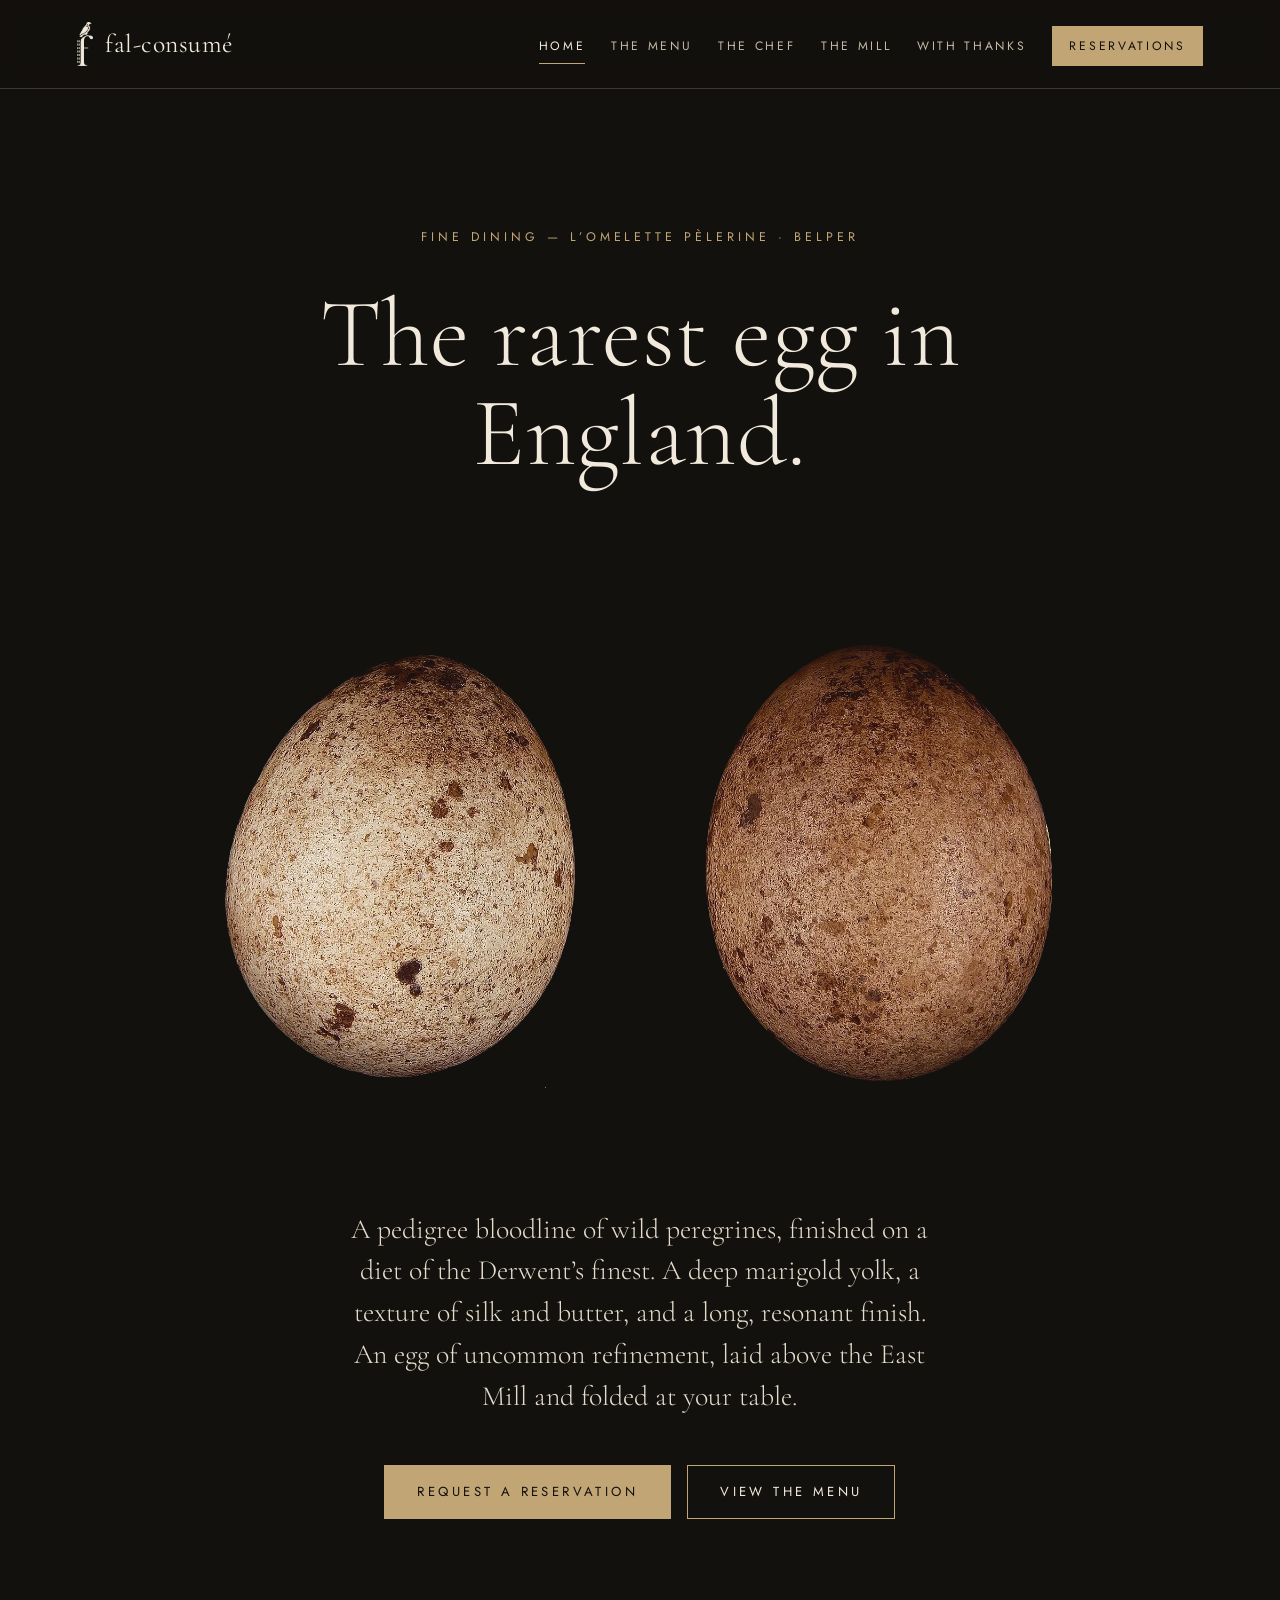
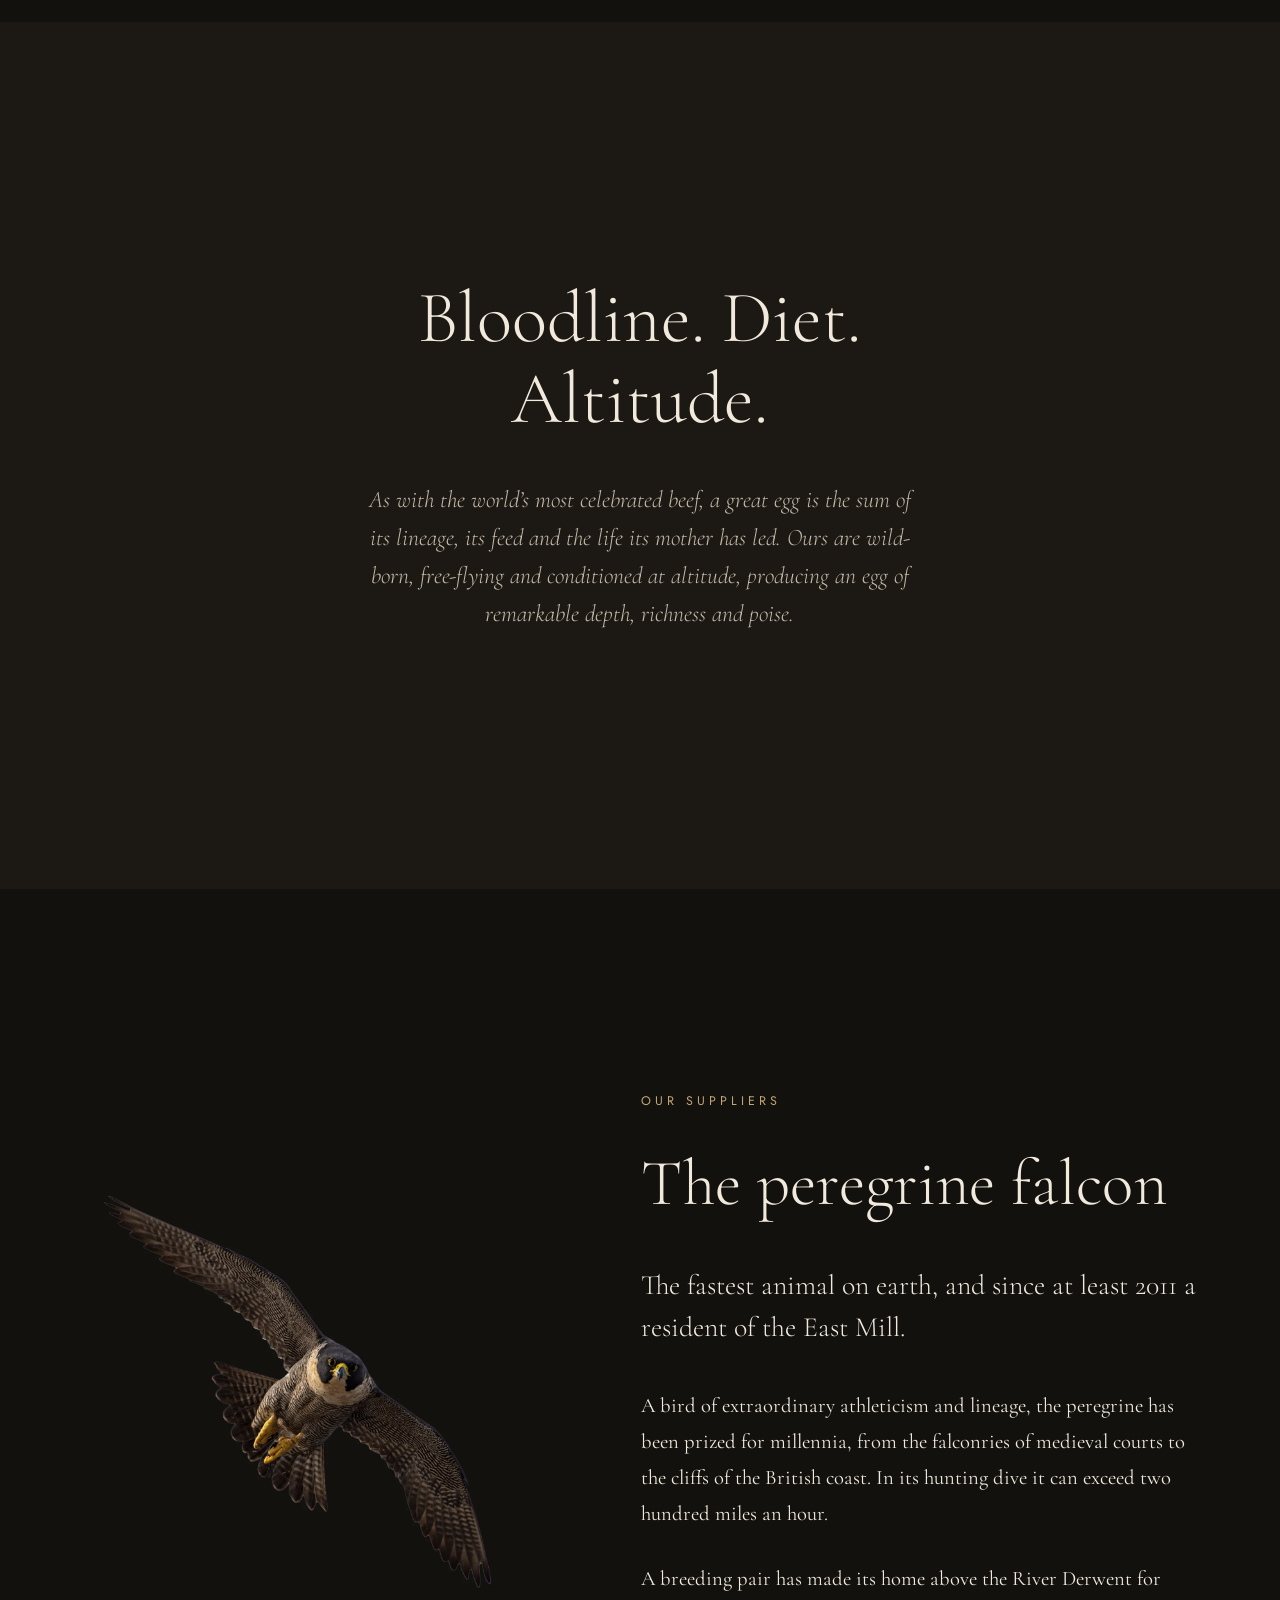
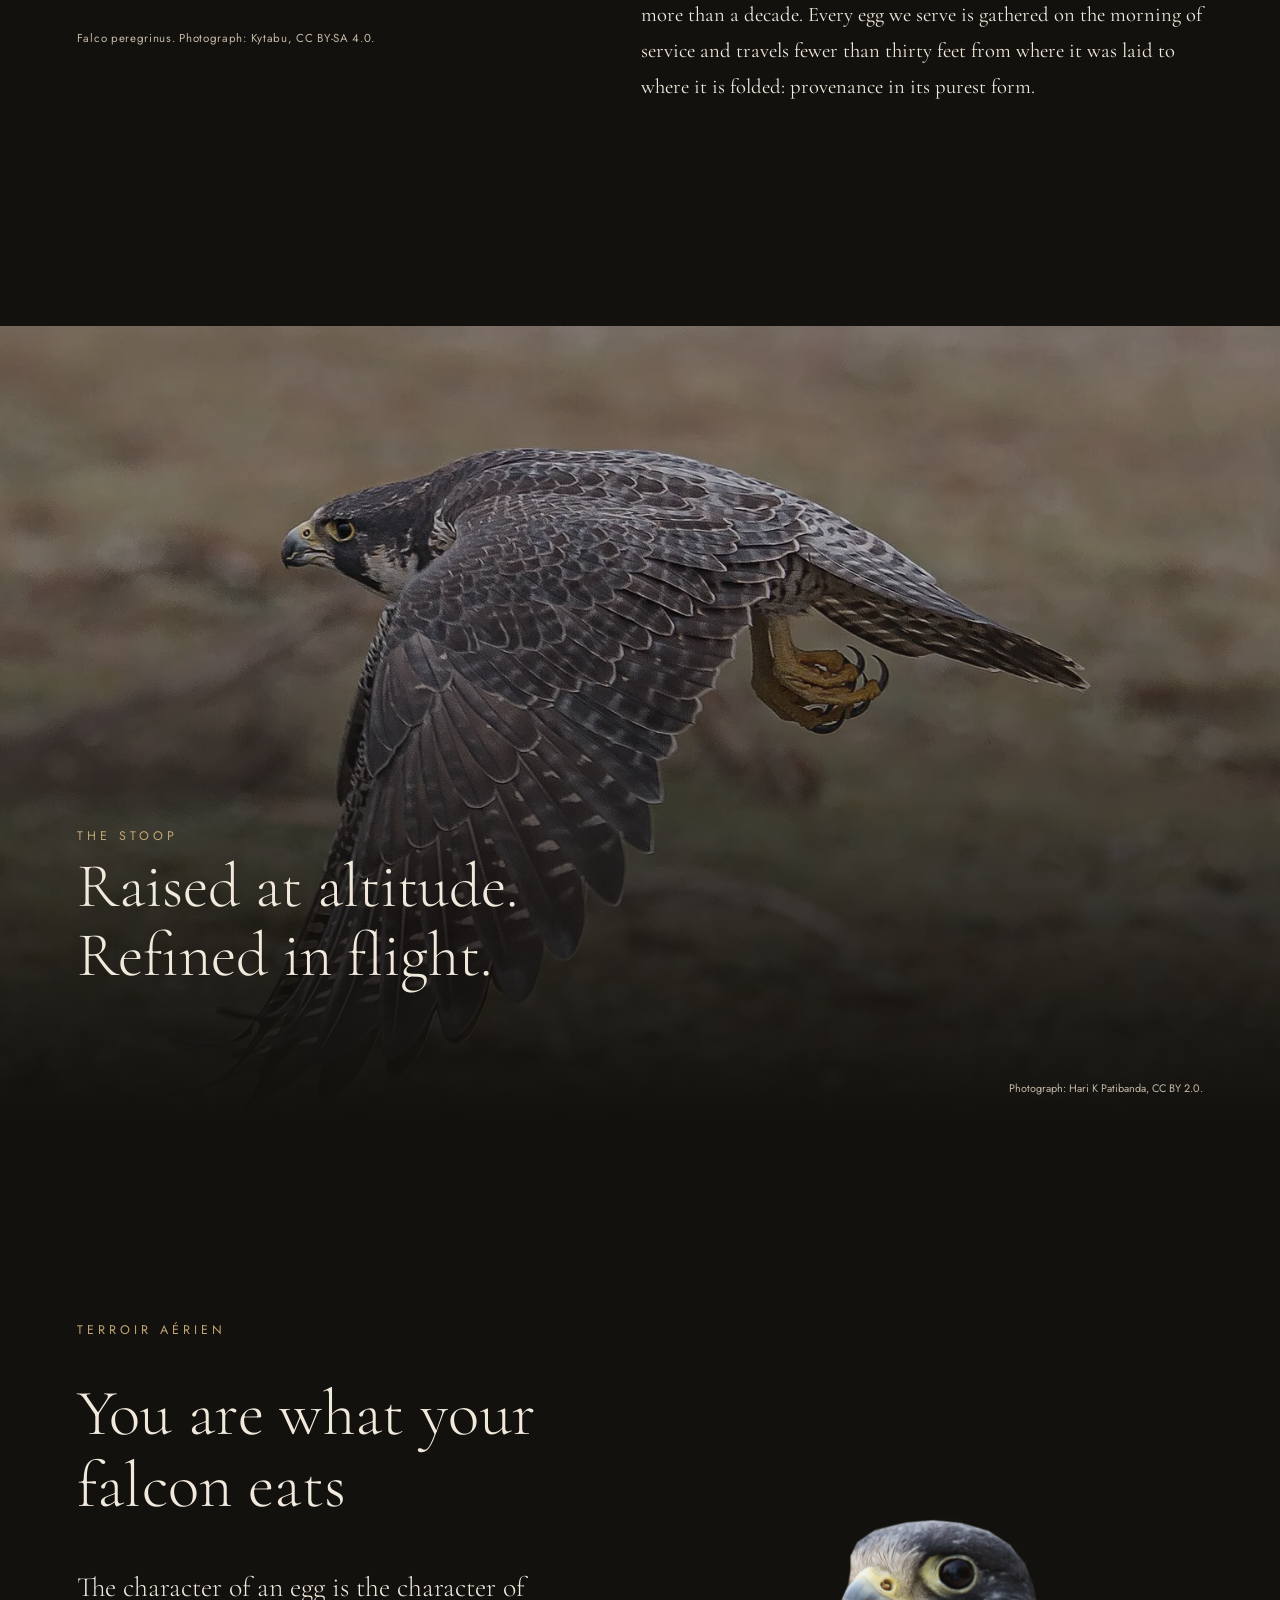
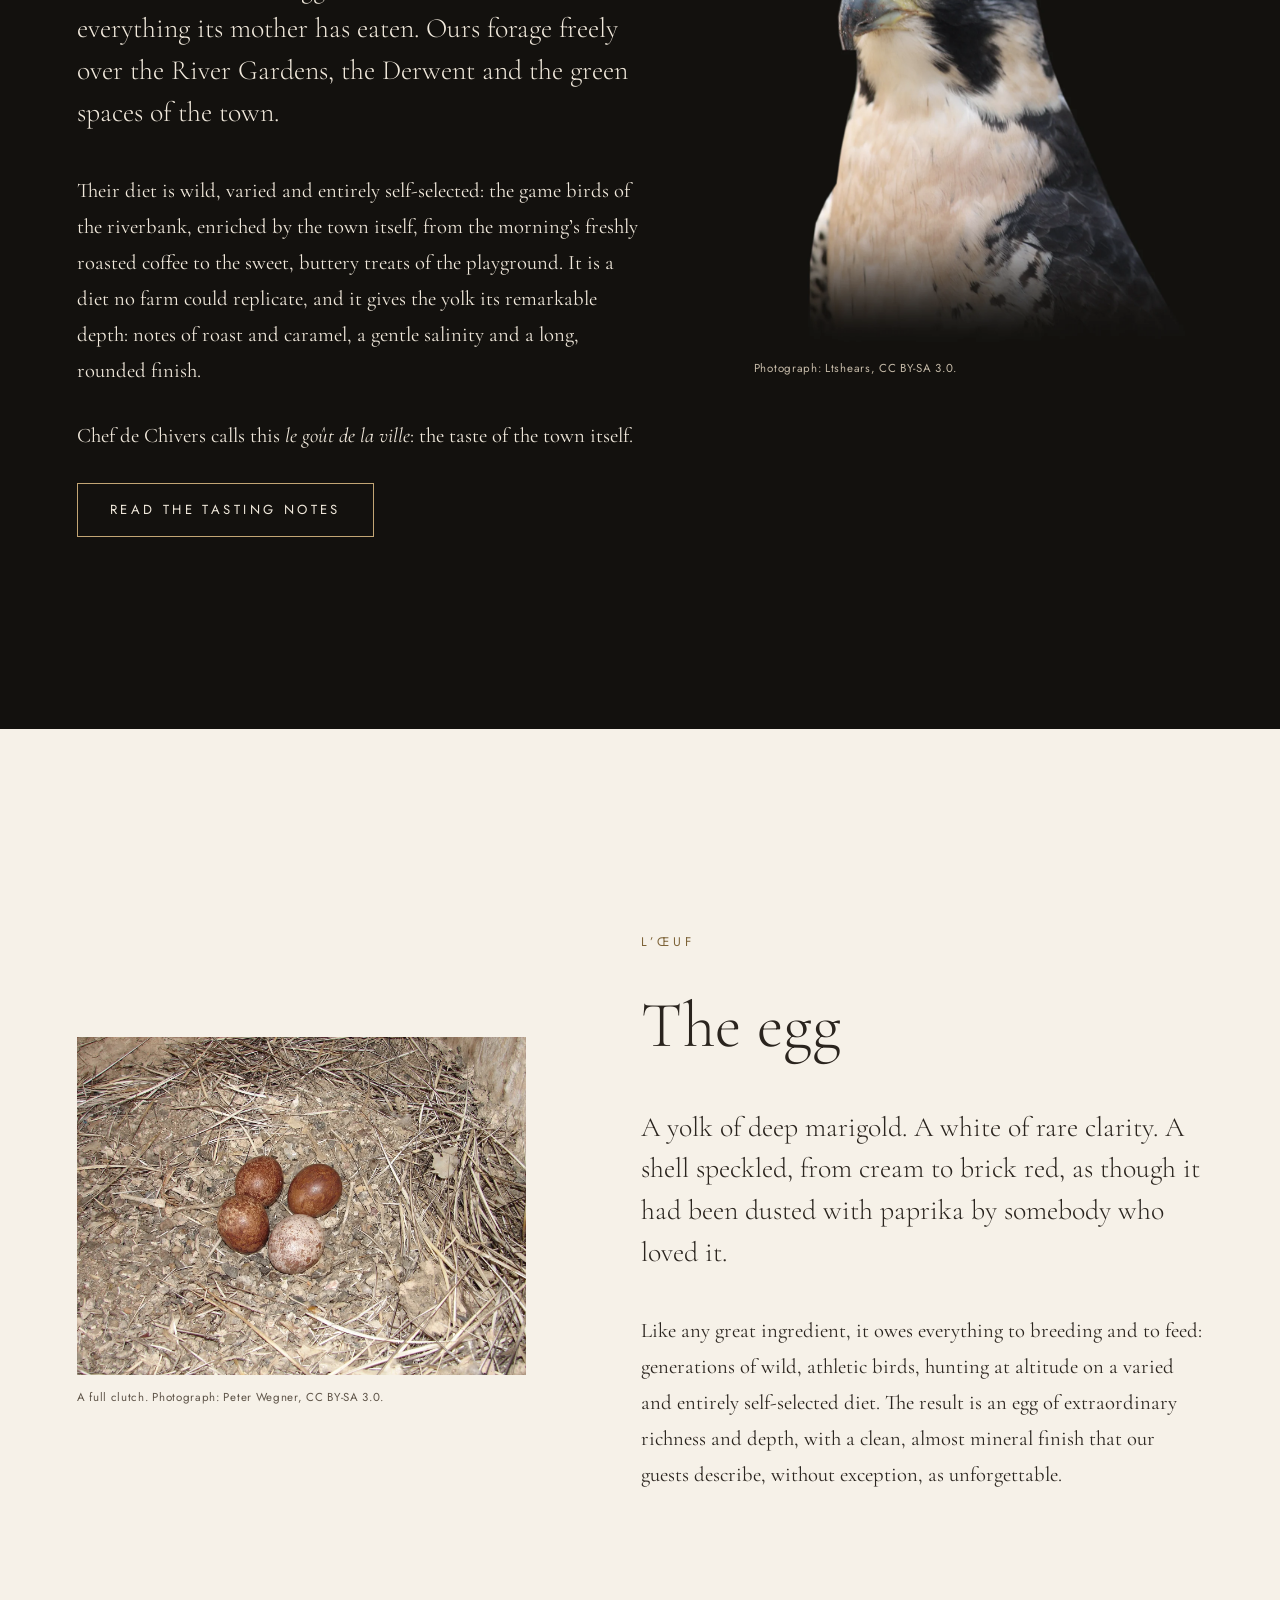
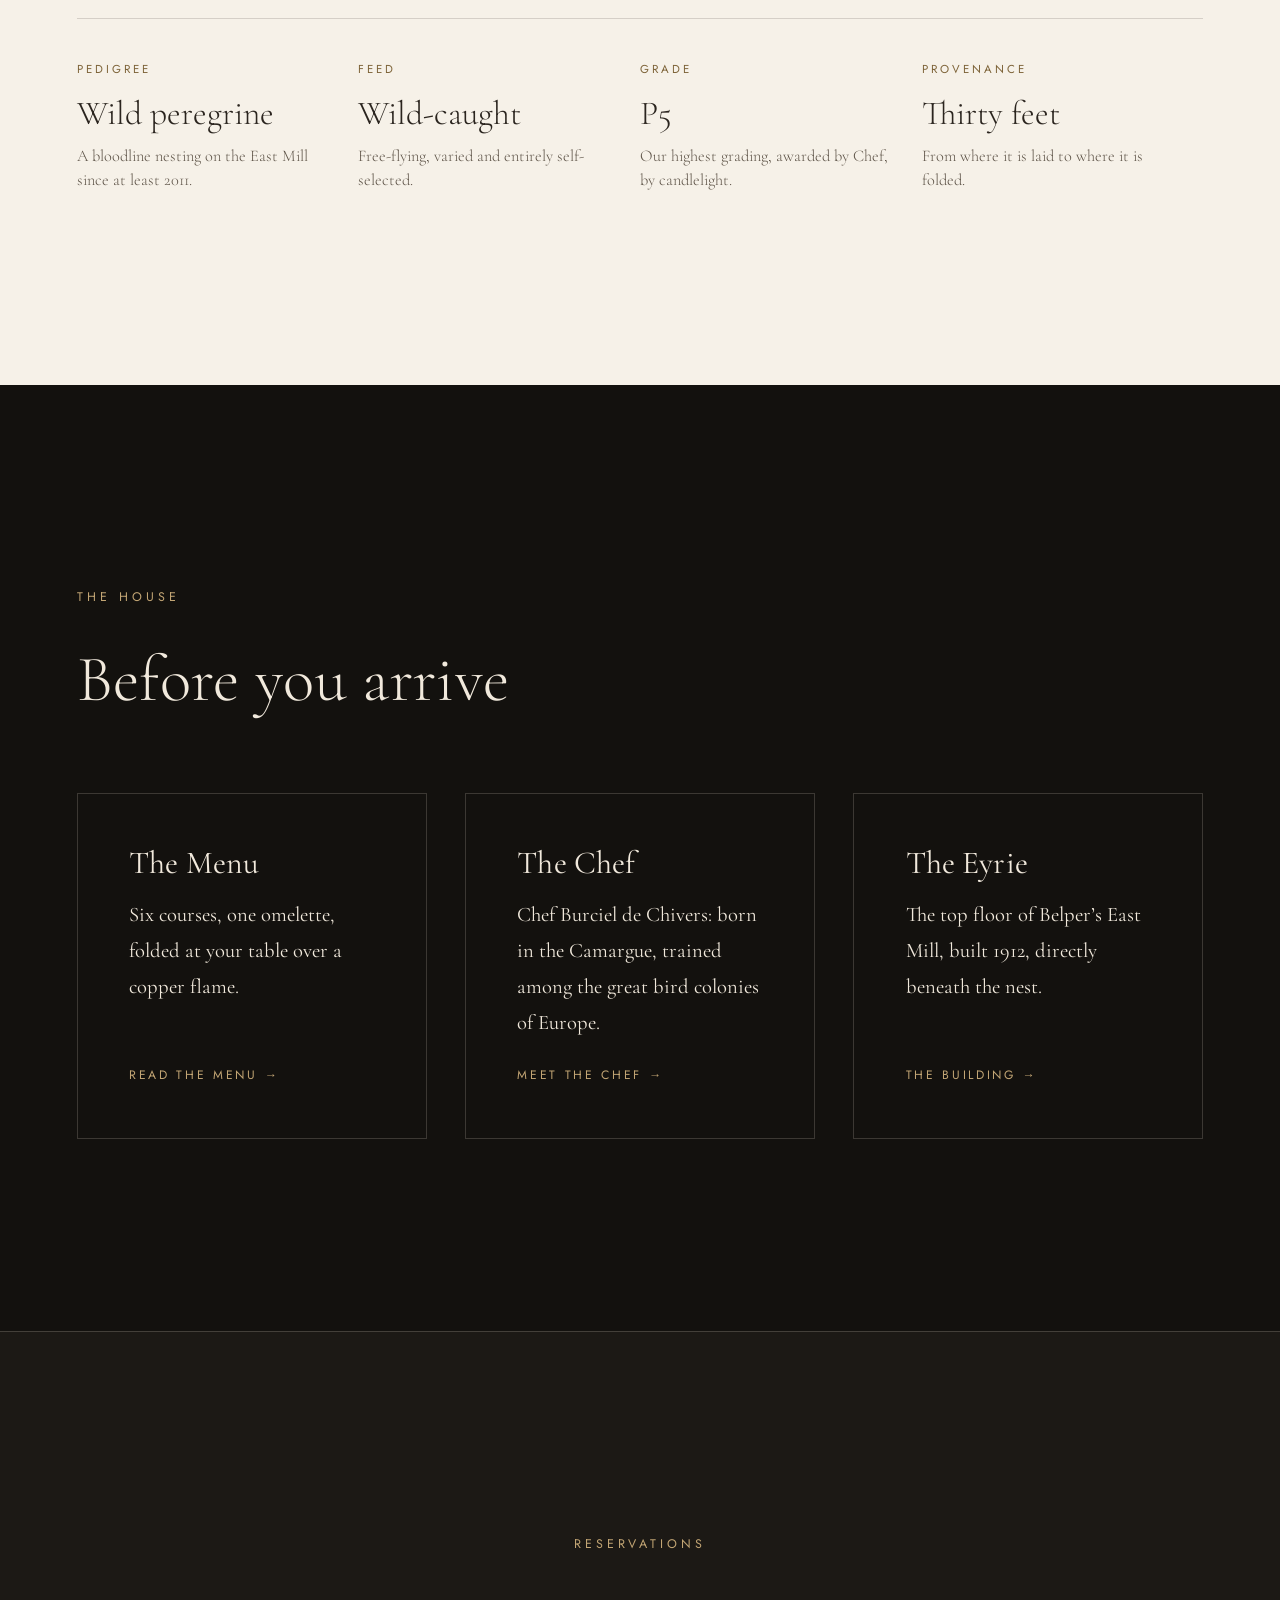
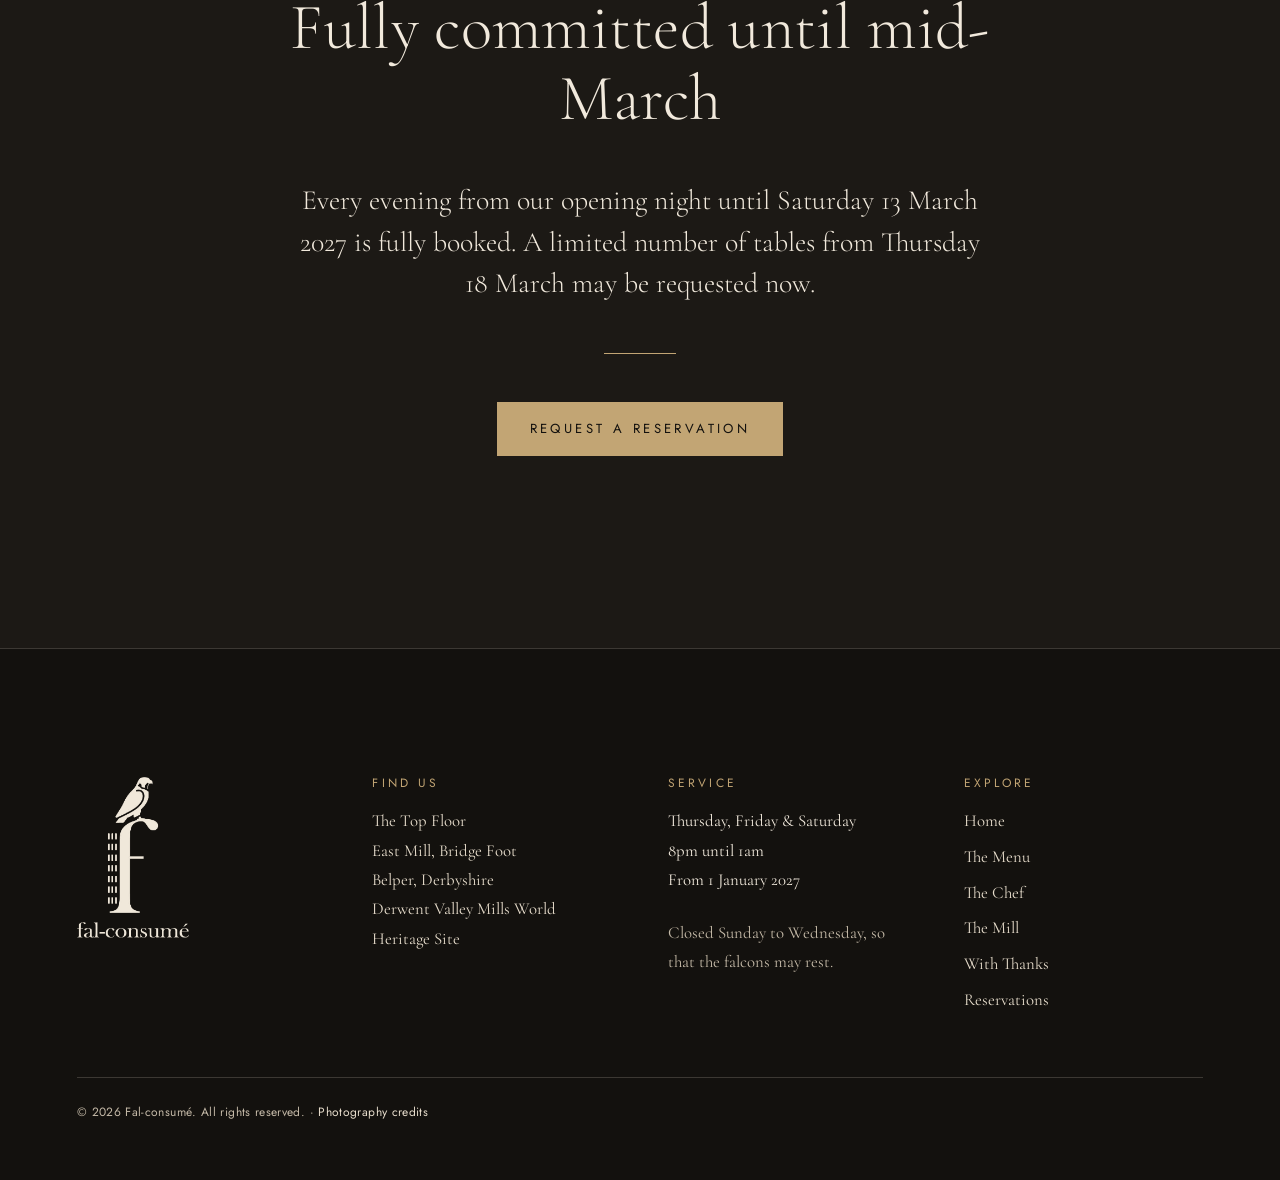
==== index.html @ 816f38bd "Build Fal-consumé restaurant website Static site for Fal-consumé on the top floor of the East Mill, " ====
<!DOCTYPE html>
<html lang="en-GB">
<head>
  <meta charset="utf-8">
  <meta name="viewport" content="width=device-width, initial-scale=1">
  <title>Fal-consumé — Fine Dining, Belper</title>
  <meta name="description" content="Fal-consumé: fine dining on the top floor of the East Mill, Belper. Peregrine falcon egg omelettes, gathered from the roof above your table. Opening 1 January 2027.">
  <meta name="theme-color" content="#13110e">
  <meta property="og:title" content="Fal-consumé — Fine Dining, Belper">
  <meta property="og:description" content="Fal-consumé: fine dining on the top floor of the East Mill, Belper. Peregrine falcon egg omelettes, gathered from the roof above your table. Opening 1 January 2027.">
  <meta property="og:image" content="assets/img/east-mill-tower.webp">
  <link rel="icon" type="image/png" href="assets/img/favicon.png">
  <link rel="preload" href="assets/fonts/cormorant-garamond.woff2" as="font" type="font/woff2" crossorigin>
  <link rel="preload" href="assets/fonts/jost.woff2" as="font" type="font/woff2" crossorigin>
  <link rel="preload" href="assets/fonts/cormorant-garamond-italic.woff2" as="font" type="font/woff2" crossorigin>
  <link rel="stylesheet" href="assets/css/style.css">
</head>
<body>
<a class="skip-link" href="#main">Skip to content</a>

<header class="site-header">
  <div class="wrap site-header__inner">
    <a class="brand" href="index.html" aria-current="page">
      <img src="assets/img/logo-mark-cream.png" alt="" width="181" height="490">
      <span class="brand__name">fal-consumé</span>
    </a>
    <button class="nav-toggle" type="button" aria-expanded="false" aria-controls="site-nav">
      <span class="nav-toggle__bars" aria-hidden="true"></span>
      <span class="nav-toggle__label">Menu</span>
    </button>
    <nav id="site-nav" class="site-nav" aria-label="Main">
      <ul>
        <li><a href="index.html" aria-current="page">Home</a></li>
        <li><a href="menu.html">The Menu</a></li>
        <li><a href="chef.html">The Chef</a></li>
        <li><a href="mill.html">The Mill</a></li>
        <li><a href="thanks.html">With Thanks</a></li>
        <li class="nav-cta"><a href="reservations.html">Reservations</a></li>
      </ul>
    </nav>
  </div>
</header>

<main id="main" tabindex="-1">
<section class="egg-hero" aria-labelledby="hero-title">
  <div class="wrap">
    <p class="eyebrow"><span class="nowrap">Fine Dining &mdash;</span> <span class="nowrap">L’Omelette Pèlerine &middot; Belper</span></p>
    <h1 id="hero-title">The rarest egg in England.</h1>
    <img class="egg-hero__img" src="assets/img/eggs-pair.webp" alt="Two peregrine falcon eggs on black: one pale cream, one a deeper russet, both finely speckled with reddish brown." width="1920" height="1120" fetchpriority="high">
    <p class="lede">A pedigree bloodline of wild peregrines, finished on a diet of the Derwent’s finest. A deep marigold yolk, a texture of silk and butter, and a long, resonant finish. An egg of uncommon refinement, laid above the East Mill and folded at your table.</p>
    <div class="hero__actions">
      <a class="btn btn--solid" href="reservations.html">Request a reservation</a>
      <a class="btn" href="menu.html">View the menu</a>
    </div>
  </div>
</section>

<section class="statement on-mid" aria-label="Philosophy">
  <div class="wrap">
    <p class="reveal">Bloodline. Diet. Altitude.</p>
    <p class="reveal">As with the world’s most celebrated beef, a great egg is the sum of its lineage, its feed and the life its mother has led. Ours are wild-born, free-flying and conditioned at altitude, producing an egg of remarkable depth, richness and poise.</p>
  </div>
</section>

<section class="section" aria-labelledby="falcon-title">
  <div class="wrap split split--wide-right">
    <figure class="figure figure--square reveal">
      <img src="assets/img/falcon-flight-front.webp" alt="A peregrine falcon banking towards the camera against a pale sky, wings fully spread, yellow talons drawn up, looking straight down the lens." width="1400" height="1400" loading="lazy">
      <figcaption>Falco peregrinus. Photograph: Kytabu, CC BY-SA 4.0.</figcaption>
    </figure>
    <div class="reveal">
      <p class="eyebrow">Our suppliers</p>
      <h2 id="falcon-title">The peregrine falcon</h2>
      <p class="lede">The fastest animal on earth, and since at least 2011 a resident of the East Mill.</p>
      <p>A bird of extraordinary athleticism and lineage, the peregrine has been prized for millennia, from the falconries of medieval courts to the cliffs of the British coast. In its hunting dive it can exceed two hundred miles an hour.</p>
      <p>A breeding pair has made its home above the River Derwent for more than a decade. Every egg we serve is gathered on the morning of service and travels fewer than thirty feet from where it was laid to where it is folded: provenance in its purest form.</p>
    </div>
  </div>
</section>

<section class="band" aria-labelledby="band-title">
  <img src="assets/img/falcon-flight.webp" alt="A peregrine falcon in low, fast flight, wings swept down, talons drawn up beneath it." width="1600" height="948" loading="lazy">
  <div class="wrap band__text">
    <p class="eyebrow" id="band-title">The stoop</p>
    <p>Raised at altitude. Refined in flight.</p>
  </div>
  <p class="band__credit">Photograph: Hari K Patibanda, CC BY 2.0.</p>
</section>

<section class="section" aria-labelledby="terroir-title">
  <div class="wrap split split--wide-left">
    <div class="reveal">
      <p class="eyebrow">Terroir aérien</p>
      <h2 id="terroir-title">You are what your falcon eats</h2>
      <p class="lede">The character of an egg is the character of everything its mother has eaten. Ours forage freely over the River Gardens, the Derwent and the green spaces of the town.</p>
      <p>Their diet is wild, varied and entirely self-selected: the game birds of the riverbank, enriched by the town itself, from the morning’s freshly roasted coffee to the sweet, buttery treats of the playground. It is a diet no farm could replicate, and it gives the yolk its remarkable depth: notes of roast and caramel, a gentle salinity and a long, rounded finish.</p>
      <p>Chef de Chivers calls this <em>le goût de la ville</em>: the taste of the town itself.</p>
      <a class="btn" href="menu.html">Read the tasting notes</a>
    </div>
    <figure class="figure figure--free reveal">
      <img src="assets/img/falcon-head.webp" alt="Portrait of an adult peregrine falcon: slate-black hood and moustache, yellow-ringed dark eye, hooked blue-grey beak and a soft peach breast." width="1200" height="1274" loading="lazy">
      <figcaption>Photograph: Ltshears, CC BY-SA 3.0.</figcaption>
    </figure>
  </div>
</section>

<section class="section on-light" aria-labelledby="egg-title">
  <div class="wrap">
    <div class="split split--wide-right">
      <figure class="figure figure--free reveal">
        <img src="assets/img/eggs-clutch.webp" alt="A clutch of four reddish-brown peregrine falcon eggs in a shallow scrape of dry grass and earth." width="1600" height="1200" loading="lazy">
        <figcaption>A full clutch. Photograph: Peter Wegner, CC BY-SA 3.0.</figcaption>
      </figure>
      <div class="reveal">
        <p class="eyebrow">L’œuf</p>
        <h2 id="egg-title">The egg</h2>
        <p class="lede">A yolk of deep marigold. A white of rare clarity. A shell speckled, from cream to brick red, as though it had been dusted with paprika by somebody who loved it.</p>
        <p>Like any great ingredient, it owes everything to breeding and to feed: generations of wild, athletic birds, hunting at altitude on a varied and entirely self-selected diet. The result is an egg of extraordinary richness and depth, with a clean, almost mineral finish that our guests describe, without exception, as unforgettable.</p>
      </div>
    </div>
    <dl class="egg-facts">
      <div class="reveal"><dt>Pedigree</dt><dd>Wild peregrine<small>A bloodline nesting on the East Mill since at least 2011.</small></dd></div>
      <div class="reveal"><dt>Feed</dt><dd>Wild-caught<small>Free-flying, varied and entirely self-selected.</small></dd></div>
      <div class="reveal"><dt>Grade</dt><dd>P5<small>Our highest grading, awarded by Chef, by candlelight.</small></dd></div>
      <div class="reveal"><dt>Provenance</dt><dd>Thirty feet<small>From where it is laid to where it is folded.</small></dd></div>
    </dl>
  </div>
</section>

<section class="section" aria-labelledby="explore-title">
  <div class="wrap">
    <p class="eyebrow">The house</p>
    <h2 id="explore-title">Before you arrive</h2>
    <div class="cards mt-lg">
      <article class="card reveal">
        <h3>The Menu</h3>
        <p>Six courses, one omelette, folded at your table over a copper flame.</p>
        <a class="card__link" href="menu.html">Read the menu<span class="visually-hidden">: The Menu</span></a>
      </article>
      <article class="card reveal">
        <h3>The Chef</h3>
        <p>Chef Burciel de Chivers: born in the Camargue, trained among the great bird colonies of Europe.</p>
        <a class="card__link" href="chef.html">Meet the chef<span class="visually-hidden">: Chef Burciel de Chivers</span></a>
      </article>
      <article class="card reveal">
        <h3>The Eyrie</h3>
        <p>The top floor of Belper’s East Mill, built 1912, directly beneath the nest.</p>
        <a class="card__link" href="mill.html">The building<span class="visually-hidden">: the East Mill</span></a>
      </article>
    </div>
  </div>
</section>

<section class="section on-mid" aria-labelledby="book-title">
  <div class="wrap--narrow center reveal">
    <p class="eyebrow">Reservations</p>
    <h2 id="book-title">Fully committed until mid-March</h2>
    <p class="lede">Every evening from our opening night until Saturday 13 March 2027 is fully booked. A limited number of tables from Thursday 18 March may be requested now.</p>
    <hr class="rule rule--center">
    <a class="btn btn--solid" href="reservations.html">Request a reservation</a>
  </div>
</section>
</main>

<footer class="site-footer">
  <div class="wrap">
    <div class="site-footer__grid">
      <div class="site-footer__logo">
        <img src="assets/img/logo-full-cream.png" alt="fal-consumé" width="403" height="579">
      </div>
      <div>
        <h2>Find us</h2>
        <address>
          The Top Floor<br>
          East Mill, Bridge Foot<br>
          Belper, Derbyshire<br>
          Derwent Valley Mills World Heritage Site
        </address>
      </div>
      <div>
        <h2>Service</h2>
        <p>Thursday, Friday &amp; Saturday<br>8pm until 1am<br>From 1 January 2027</p>
        <p class="muted">Closed Sunday to Wednesday, so that the falcons may rest.</p>
      </div>
      <div>
        <h2>Explore</h2>
        <ul>
          <li><a href="index.html">Home</a></li>
          <li><a href="menu.html">The Menu</a></li>
          <li><a href="chef.html">The Chef</a></li>
          <li><a href="mill.html">The Mill</a></li>
          <li><a href="thanks.html">With Thanks</a></li>
          <li><a href="reservations.html">Reservations</a></li>
        </ul>
      </div>
    </div>
    <div class="site-footer__small">
      <p>&copy; 2026 Fal-consumé. All rights reserved. &middot; <a href="mill.html#credits">Photography credits</a></p>
    </div>
  </div>
</footer>
<script src="assets/js/main.js" defer></script>
</body>
</html>
---- assets/css/style.css ----
/* ==========================================================================
   Fal-consumé — East Mill, Belper
   ========================================================================== */

/* Fonts (self-hosted, latin subset) */
/* Cormorant Garamond 300 italic */
@font-face {
  font-family: 'Cormorant Garamond';
  font-style: italic;
  font-weight: 300;
  font-display: swap;
  src: url(../fonts/cormorant-garamond-italic.woff2) format('woff2');
  unicode-range: U+0000-00FF, U+0131, U+0152-0153, U+02BB-02BC, U+02C6, U+02DA, U+02DC, U+0304, U+0308, U+0329, U+2000-206F, U+20AC, U+2122, U+2191, U+2193, U+2212, U+2215, U+FEFF, U+FFFD;
}
/* Cormorant Garamond 400 italic */
@font-face {
  font-family: 'Cormorant Garamond';
  font-style: italic;
  font-weight: 400;
  font-display: swap;
  src: url(../fonts/cormorant-garamond-italic.woff2) format('woff2');
  unicode-range: U+0000-00FF, U+0131, U+0152-0153, U+02BB-02BC, U+02C6, U+02DA, U+02DC, U+0304, U+0308, U+0329, U+2000-206F, U+20AC, U+2122, U+2191, U+2193, U+2212, U+2215, U+FEFF, U+FFFD;
}
/* Cormorant Garamond 300 normal */
@font-face {
  font-family: 'Cormorant Garamond';
  font-style: normal;
  font-weight: 300;
  font-display: swap;
  src: url(../fonts/cormorant-garamond.woff2) format('woff2');
  unicode-range: U+0000-00FF, U+0131, U+0152-0153, U+02BB-02BC, U+02C6, U+02DA, U+02DC, U+0304, U+0308, U+0329, U+2000-206F, U+20AC, U+2122, U+2191, U+2193, U+2212, U+2215, U+FEFF, U+FFFD;
}
/* Cormorant Garamond 400 normal */
@font-face {
  font-family: 'Cormorant Garamond';
  font-style: normal;
  font-weight: 400;
  font-display: swap;
  src: url(../fonts/cormorant-garamond.woff2) format('woff2');
  unicode-range: U+0000-00FF, U+0131, U+0152-0153, U+02BB-02BC, U+02C6, U+02DA, U+02DC, U+0304, U+0308, U+0329, U+2000-206F, U+20AC, U+2122, U+2191, U+2193, U+2212, U+2215, U+FEFF, U+FFFD;
}
/* Cormorant Garamond 500 normal */
@font-face {
  font-family: 'Cormorant Garamond';
  font-style: normal;
  font-weight: 500;
  font-display: swap;
  src: url(../fonts/cormorant-garamond.woff2) format('woff2');
  unicode-range: U+0000-00FF, U+0131, U+0152-0153, U+02BB-02BC, U+02C6, U+02DA, U+02DC, U+0304, U+0308, U+0329, U+2000-206F, U+20AC, U+2122, U+2191, U+2193, U+2212, U+2215, U+FEFF, U+FFFD;
}
/* Jost 400 normal */
@font-face {
  font-family: 'Jost';
  font-style: normal;
  font-weight: 400;
  font-display: swap;
  src: url(../fonts/jost.woff2) format('woff2');
  unicode-range: U+0000-00FF, U+0131, U+0152-0153, U+02BB-02BC, U+02C6, U+02DA, U+02DC, U+0304, U+0308, U+0329, U+2000-206F, U+20AC, U+2122, U+2191, U+2193, U+2212, U+2215, U+FEFF, U+FFFD;
}
/* Jost 500 normal */
@font-face {
  font-family: 'Jost';
  font-style: normal;
  font-weight: 500;
  font-display: swap;
  src: url(../fonts/jost.woff2) format('woff2');
  unicode-range: U+0000-00FF, U+0131, U+0152-0153, U+02BB-02BC, U+02C6, U+02DA, U+02DC, U+0304, U+0308, U+0329, U+2000-206F, U+20AC, U+2122, U+2191, U+2193, U+2212, U+2215, U+FEFF, U+FFFD;
}

:root {
  --ink: #13110e;
  --ink-2: #1c1915;
  --ink-3: #26221d;
  --cream: #f1e9dc;
  --cream-2: #e6dccb;
  --paper: #f6f1e8;
  --text-dark: #2a241e;
  --muted-dark: #5e5448;
  --muted-light: #c4b9a7;
  --taupe: #6f6356;
  --gold: #c2a574;
  --gold-deep: #7d6338;
  --line-light: rgba(241, 233, 220, 0.18);
  --line-dark: rgba(42, 36, 30, 0.16);
  --booked: #3a332b;
  --serif: "Cormorant Garamond", "Cormorant", Garamond, "Times New Roman", serif;
  --sans: "Jost", "Futura", "Helvetica Neue", Arial, sans-serif;
  --wrap: 82rem;
  --gutter: clamp(1.25rem, 6vw, 5.5rem);
  --space: clamp(7rem, 15vw, 13rem);
  --ease: cubic-bezier(.2, .7, .2, 1);
}

*, *::before, *::after { box-sizing: border-box; }

html { -webkit-text-size-adjust: 100%; scroll-behavior: smooth; }

body {
  margin: 0;
  background: var(--ink);
  color: var(--cream);
  font-family: var(--serif);
  font-size: clamp(1.125rem, 1.05rem + .3vw, 1.3rem);
  line-height: 1.75;
  font-weight: 400;
  text-rendering: optimizeLegibility;
  -webkit-font-smoothing: antialiased;
}

img, svg { max-width: 100%; height: auto; display: block; }

a { color: inherit; text-decoration-thickness: 1px; text-underline-offset: .2em; }
a:hover { color: var(--gold); }

:focus-visible {
  outline: 2px solid var(--gold);
  outline-offset: 3px;
  border-radius: 2px;
}

.visually-hidden {
  position: absolute !important;
  width: 1px; height: 1px;
  padding: 0; margin: -1px;
  overflow: hidden; clip: rect(0 0 0 0);
  white-space: nowrap; border: 0;
}

.skip-link {
  position: absolute;
  left: 1rem; top: -4rem;
  z-index: 100;
  padding: .75rem 1.25rem;
  background: var(--cream);
  color: var(--ink);
  font-family: var(--sans);
  font-size: .9rem;
  letter-spacing: .08em;
  text-transform: uppercase;
  text-decoration: none;
  transition: top .2s;
}
.skip-link:focus { top: 1rem; color: var(--ink); }

.wrap { width: min(100% - 2 * var(--gutter), var(--wrap)); margin-inline: auto; }
.wrap--narrow { width: min(100% - 2 * var(--gutter), 44rem); margin-inline: auto; }

/* Typography ------------------------------------------------------------ */

h1, h2, h3, h4 {
  font-family: var(--serif);
  font-weight: 300;
  line-height: 1.1;
  margin: 0 0 .5em;
  letter-spacing: .005em;
}
h1 { font-size: clamp(3rem, 1.6rem + 5.6vw, 7.25rem); line-height: 1.02; }
h2 { font-size: clamp(2.3rem, 1.5rem + 3.2vw, 4.6rem); margin-bottom: .7em; }
h3 { font-size: clamp(1.45rem, 1.2rem + 1vw, 2rem); font-weight: 400; }
h4 { font-size: 1.25rem; font-weight: 500; }

p { margin: 0 0 1.4em; }

em, .italic { font-style: italic; }

.eyebrow {
  display: inline-block;
  font-family: var(--sans);
  font-size: .78rem;
  font-weight: 400;
  letter-spacing: .32em;
  text-transform: uppercase;
  color: var(--gold);
  margin-bottom: 2.25rem;
}

.lede {
  font-size: clamp(1.3rem, 1.1rem + .8vw, 1.75rem);
  line-height: 1.5;
  font-weight: 300;
}

.rule {
  width: 4.5rem; height: 1px;
  border: 0;
  background: var(--gold);
  margin: 3rem 0;
}
.rule--center { margin-inline: auto; }

.center { text-align: center; }

.smallcaps {
  font-family: var(--sans);
  font-size: .8rem;
  letter-spacing: .22em;
  text-transform: uppercase;
}

blockquote {
  margin: 2.5rem 0;
  padding: 0 0 0 1.5rem;
  border-left: 1px solid var(--gold);
  font-size: clamp(1.4rem, 1.15rem + 1vw, 2rem);
  font-style: italic;
  font-weight: 300;
  line-height: 1.4;
}
blockquote footer, blockquote cite {
  display: block;
  margin-top: 1rem;
  font-family: var(--sans);
  font-style: normal;
  font-size: .8rem;
  letter-spacing: .2em;
  text-transform: uppercase;
  color: var(--muted-light);
}

/* Buttons --------------------------------------------------------------- */

.btn {
  display: inline-flex;
  align-items: center;
  justify-content: center;
  gap: .75rem;
  min-height: 3rem;
  padding: .9rem 2rem;
  border: 1px solid var(--gold);
  background: transparent;
  color: var(--cream);
  font-family: var(--sans);
  font-size: .82rem;
  font-weight: 400;
  letter-spacing: .26em;
  text-transform: uppercase;
  text-decoration: none;
  cursor: pointer;
  transition: background .3s var(--ease), color .3s var(--ease);
}
.btn:hover, .btn:focus-visible { background: var(--gold); color: var(--ink); }
.btn--solid { background: var(--gold); color: var(--ink); }
.btn--solid:hover, .btn--solid:focus-visible { background: var(--cream); border-color: var(--cream); color: var(--ink); }
.on-light .btn { color: var(--text-dark); border-color: var(--gold-deep); }
.on-light .btn:hover, .on-light .btn:focus-visible { background: var(--text-dark); border-color: var(--text-dark); color: var(--paper); }

/* Header ---------------------------------------------------------------- */

.site-header {
  position: sticky;
  top: 0;
  z-index: 50;
  background: rgba(19, 17, 14, .94);
  border-bottom: 1px solid var(--line-light);
}
@supports (backdrop-filter: blur(8px)) {
  /* Blur lives on a pseudo-element: backdrop-filter on the header itself would trap the fixed mobile nav. */
  .site-header { background: transparent; }
  .site-header::before {
    content: "";
    position: absolute;
    inset: 0;
    z-index: -1;
    background: rgba(19, 17, 14, .82);
    backdrop-filter: blur(10px);
    -webkit-backdrop-filter: blur(10px);
  }
}
.site-header__inner {
  display: flex;
  align-items: center;
  justify-content: space-between;
  gap: 1rem;
  min-height: 5.5rem;
}
.brand {
  display: inline-flex;
  align-items: center;
  gap: .75rem;
  text-decoration: none;
  color: var(--cream);
}
.brand img { height: 2.75rem; width: auto; }
.brand__name {
  font-family: var(--serif);
  font-size: 1.6rem;
  font-weight: 400;
  letter-spacing: .02em;
  line-height: 1;
}
.brand:hover { color: var(--cream); }

.nav-toggle {
  display: none;
  align-items: center;
  gap: .6rem;
  min-height: 2.75rem;
  padding: .5rem .9rem;
  border: 1px solid var(--line-light);
  background: transparent;
  color: var(--cream);
  font-family: var(--sans);
  font-size: .75rem;
  letter-spacing: .24em;
  text-transform: uppercase;
  cursor: pointer;
}
.nav-toggle__bars, .nav-toggle__bars::before, .nav-toggle__bars::after {
  display: block;
  width: 18px; height: 1px;
  background: currentColor;
  position: relative;
  transition: transform .3s var(--ease), background .3s;
}
.nav-toggle__bars::before, .nav-toggle__bars::after { content: ""; position: absolute; left: 0; }
.nav-toggle__bars::before { top: -6px; }
.nav-toggle__bars::after { top: 6px; }
.nav-toggle[aria-expanded="true"] .nav-toggle__bars { background: transparent; }
.nav-toggle[aria-expanded="true"] .nav-toggle__bars::before { transform: translateY(6px) rotate(45deg); }
.nav-toggle[aria-expanded="true"] .nav-toggle__bars::after { transform: translateY(-6px) rotate(-45deg); }

.site-nav ul {
  list-style: none;
  margin: 0; padding: 0;
  display: flex;
  align-items: center;
  gap: clamp(1rem, 2vw, 2rem);
}
.site-nav a {
  font-family: var(--sans);
  font-size: .76rem;
  letter-spacing: .22em;
  text-transform: uppercase;
  text-decoration: none;
  color: var(--muted-light);
  padding: .5rem 0;
  border-bottom: 1px solid transparent;
}
.site-nav a:hover { color: var(--cream); }
.site-nav a[aria-current="page"] { color: var(--cream); border-bottom-color: var(--gold); }
.site-nav .nav-cta a {
  color: var(--ink);
  background: var(--gold);
  padding: .7rem 1.1rem;
  border: 0;
}
.site-nav .nav-cta a:hover { background: var(--cream); }
.site-nav .nav-cta a[aria-current="page"] { background: var(--cream); }

@media (max-width: 62rem) {
  .nav-toggle { display: inline-flex; }
  .site-nav {
    position: fixed;
    inset: 5.5rem 0 0 0;
    background: var(--ink);
    padding: 2rem var(--gutter) 3rem;
    overflow-y: auto;
    display: none;
  }
  .site-nav.is-open { display: block; }
  .site-nav ul { flex-direction: column; align-items: stretch; gap: 0; }
  .site-nav li { border-bottom: 1px solid var(--line-light); }
  .site-nav a {
    display: block;
    padding: 1.15rem 0;
    font-family: var(--serif);
    font-size: 1.75rem;
    letter-spacing: .01em;
    text-transform: none;
    color: var(--cream);
    border: 0;
  }
  .site-nav a[aria-current="page"] { color: var(--gold); }
  .site-nav .nav-cta { border: 0; margin-top: 2rem; }
  .site-nav .nav-cta a { text-align: center; font-family: var(--sans); font-size: .85rem; letter-spacing: .24em; text-transform: uppercase; padding: 1.1rem; }
  body.nav-open { overflow: hidden; }
}

/* Hero ------------------------------------------------------------------ */

.hero {
  position: relative;
  min-height: min(92vh, 56rem);
  display: grid;
  align-items: end;
  overflow: hidden;
  isolation: isolate;
}
.hero__media {
  position: absolute;
  inset: 0;
  z-index: -2;
}
.hero__media img {
  width: 100%; height: 100%;
  object-fit: cover;
  object-position: 50% 30%;
  filter: saturate(.75) contrast(1.05);
}
.hero::after {
  content: "";
  position: absolute;
  inset: 0;
  z-index: -1;
  background:
    linear-gradient(180deg, rgba(19,17,14,.35) 0%, rgba(19,17,14,.15) 35%, rgba(19,17,14,.85) 78%, var(--ink) 100%);
}
.hero__content { padding-block: 10rem 7rem; text-shadow: 0 1px 24px rgba(19,17,14,.6); }
@media (max-width: 52rem) {
  .hero::after { background: linear-gradient(180deg, rgba(19,17,14,.55) 0%, rgba(19,17,14,.7) 40%, rgba(19,17,14,.92) 75%, var(--ink) 100%); }
}
.hero h1 { max-width: 14ch; }
.hero .lede { max-width: 36rem; color: var(--cream-2); }
.hero__actions { display: flex; flex-wrap: wrap; gap: 1rem; margin-top: 2rem; }

.page-hero {
  padding-block: clamp(6rem, 16vw, 13rem) clamp(4rem, 9vw, 8rem);
  border-bottom: 1px solid var(--line-light);
}
.page-hero h1 { max-width: 18ch; }
.page-hero .lede { max-width: 40rem; color: var(--cream-2); }

.page-hero--image {
  position: relative;
  isolation: isolate;
  overflow: hidden;
  min-height: 34rem;
  display: grid;
  align-items: end;
  border-bottom: 0;
}
.page-hero--image .hero__media img { object-position: 50% 40%; }
.page-hero--image::after {
  content: "";
  position: absolute; inset: 0; z-index: -1;
  background: linear-gradient(180deg, rgba(19,17,14,.25), rgba(19,17,14,.92) 85%);
}

/* Sections -------------------------------------------------------------- */

.section { padding-block: var(--space); }
.section--tight { padding-block: clamp(4.5rem, 9vw, 8rem); }
.section + .section { border-top: 1px solid var(--line-light); }

.on-light {
  background: var(--paper);
  color: var(--text-dark);
}
.on-light .eyebrow { color: var(--gold-deep); }
.on-light .rule { background: var(--gold-deep); }
.on-light a:hover { color: var(--gold-deep); }
.on-light blockquote { border-color: var(--gold-deep); }
.on-light blockquote footer, .on-light blockquote cite { color: var(--muted-dark); }
.on-light .muted { color: var(--muted-dark); }
.section.on-light + .section { border-top: 0; }

.on-mid { background: var(--ink-2); }

.muted { color: var(--muted-light); }

.split {
  display: grid;
  gap: clamp(3.5rem, 9vw, 10rem);
  align-items: center;
}
@media (min-width: 52rem) {
  .split { grid-template-columns: 1fr 1fr; }
  .split--wide-left { grid-template-columns: 1.25fr 1fr; }
  .split--wide-right { grid-template-columns: 1fr 1.25fr; }
  .split--top { align-items: start; }
}

.figure { margin: 0; }
.figure img { width: 100%; aspect-ratio: 4 / 5; object-fit: cover; filter: saturate(.8); }
.figure--wide img { aspect-ratio: 3 / 2; }
.figure figcaption {
  margin-top: .75rem;
  font-family: var(--sans);
  font-size: .72rem;
  letter-spacing: .06em;
  color: var(--muted-light);
}
.on-light .figure figcaption { color: var(--muted-dark); }

.arch {
  border-radius: 50% 50% 0 0 / 30% 30% 0 0;
  overflow: hidden;
}

/* Facts strip */
.facts {
  display: grid;
  gap: 1px;
  background: var(--line-light);
  border: 1px solid var(--line-light);
  grid-template-columns: repeat(auto-fit, minmax(13rem, 1fr));
  margin: 0;
}
.facts > div { background: var(--ink); padding: clamp(2.5rem, 5vw, 4rem) 1.5rem; text-align: center; }
.facts dt {
  font-family: var(--sans);
  font-size: .72rem;
  letter-spacing: .26em;
  text-transform: uppercase;
  color: var(--muted-light);
  margin-bottom: .5rem;
}
.facts dd { margin: 0; font-size: clamp(1.6rem, 1.3rem + 1vw, 2.2rem); font-weight: 300; line-height: 1.2; }
.on-mid .facts > div { background: var(--ink-2); }

/* Cards */
.cards {
  display: grid;
  gap: clamp(1.5rem, 3vw, 3rem);
  grid-template-columns: repeat(auto-fit, minmax(min(100%, 18rem), 1fr));
}
.card {
  border: 1px solid var(--line-light);
  padding: clamp(2.25rem, 4vw, 3.5rem);
  display: flex;
  flex-direction: column;
  gap: .25rem;
}
.card h3 { margin-bottom: .4em; }
.card p:last-of-type { margin-bottom: 1.25rem; }
.card .card__link {
  margin-top: auto;
  font-family: var(--sans);
  font-size: .76rem;
  letter-spacing: .22em;
  text-transform: uppercase;
  text-decoration: none;
  color: var(--gold);
}
.card .card__link::after { content: " \2192"; }
.on-light .card { border-color: var(--line-dark); }
.on-light .card .card__link { color: var(--gold-deep); }

/* Notice */
.notice {
  border: 1px solid var(--gold);
  padding: 1.5rem 1.75rem;
  margin: 2rem 0;
  font-size: 1.1rem;
}
.notice strong {
  display: block;
  font-family: var(--sans);
  font-size: .75rem;
  font-weight: 400;
  letter-spacing: .26em;
  text-transform: uppercase;
  color: var(--gold);
  margin-bottom: .5rem;
}
.on-light .notice { border-color: var(--gold-deep); }
.on-light .notice strong { color: var(--gold-deep); }

/* Prose */
.prose h2 { margin-top: 5rem; }
.prose h3 { margin-top: 3.5rem; }
.prose > :first-child { margin-top: 0; }
.prose ul, .prose ol { padding-left: 1.25rem; margin: 0 0 1.25em; }
.prose li { margin-bottom: .5em; }
.prose li::marker { color: var(--gold); }
.on-light .prose li::marker { color: var(--gold-deep); }

/* Timeline -------------------------------------------------------------- */

.timeline {
  list-style: none;
  margin: 3rem 0 0;
  padding: 0;
  position: relative;
}
.timeline::before {
  content: "";
  position: absolute;
  left: 4.25rem;
  top: .5rem; bottom: .5rem;
  width: 1px;
  background: var(--line-dark);
}
.timeline li {
  display: grid;
  grid-template-columns: 3.5rem 1fr;
  gap: 1.5rem;
  padding-bottom: 3.5rem;
  position: relative;
}
.timeline li::before {
  content: "";
  position: absolute;
  left: 4.25rem;
  top: .65rem;
  width: 9px; height: 9px;
  margin-left: -4px;
  border-radius: 50%;
  background: var(--paper);
  border: 1px solid var(--gold-deep);
}
.timeline__year {
  font-family: var(--sans);
  font-size: .85rem;
  letter-spacing: .1em;
  color: var(--gold-deep);
  padding-top: .3rem;
}
.timeline__body { padding-left: 1.25rem; }
.timeline__body h3 { font-size: 1.5rem; margin-bottom: .3em; }
.timeline__body p { margin: 0; }

/* Menu ------------------------------------------------------------------ */

.menu {
  max-width: 44rem;
  margin-inline: auto;
  text-align: center;
}
.menu__course {
  padding-block: clamp(3.5rem, 7vw, 5.5rem);
  border-bottom: 1px solid var(--line-light);
}
.menu__course:last-child { border-bottom: 0; }
.menu__num {
  display: block;
  font-family: var(--sans);
  font-size: .72rem;
  letter-spacing: .32em;
  text-transform: uppercase;
  color: var(--gold);
  margin-bottom: .75rem;
}
.menu__course h3 { font-size: clamp(1.7rem, 1.4rem + 1.2vw, 2.4rem); font-weight: 300; margin-bottom: .2em; }
.menu__fr { display: block; font-style: italic; color: var(--muted-light); margin-bottom: .75rem; }
.menu__desc { max-width: 34rem; margin: 0 auto; color: var(--cream-2); }
.menu__note {
  display: block;
  margin-top: .9rem;
  font-family: var(--sans);
  font-size: .72rem;
  letter-spacing: .14em;
  text-transform: uppercase;
  color: var(--muted-light);
}
.menu__price {
  margin-top: 5rem;
  padding: clamp(3rem, 6vw, 5rem) 1.5rem;
  border: 1px solid var(--gold);
}
.menu__price p { margin: 0; }
.menu__price .big { font-size: clamp(2.2rem, 1.6rem + 2.5vw, 3.4rem); font-weight: 300; line-height: 1.1; margin: .25rem 0 .75rem; }

.tasting-notes {
  display: grid;
  gap: 1.5rem;
  grid-template-columns: repeat(auto-fit, minmax(min(100%, 14rem), 1fr));
  margin-top: 2.5rem;
}
.tasting-notes > div { border-top: 1px solid var(--gold-deep); padding-top: 1rem; }
.tasting-notes h3 { font-size: 1.35rem; margin-bottom: .3em; }
.tasting-notes p { font-size: 1.05rem; margin: 0; }

/* Calendar -------------------------------------------------------------- */

.booking-layout {
  display: grid;
  gap: clamp(4rem, 8vw, 7rem);
  align-items: start;
}
@media (min-width: 64rem) {
  .booking-layout { grid-template-columns: 1.1fr 1fr; }
}

.calendar { border: 1px solid var(--line-light); padding: clamp(1rem, 3vw, 2rem); background: var(--ink-2); }
.calendar__head {
  display: flex;
  align-items: center;
  justify-content: space-between;
  gap: 1rem;
  margin-bottom: 1.25rem;
}
.calendar__title { margin: 0; font-size: clamp(1.5rem, 1.3rem + .8vw, 2rem); font-weight: 400; text-align: center; flex: 1; }
.calendar__nav {
  width: 2.75rem; height: 2.75rem;
  display: inline-grid; place-items: center;
  border: 1px solid var(--line-light);
  background: transparent;
  color: var(--cream);
  font-size: 1.25rem;
  cursor: pointer;
}
.calendar__nav:hover:not(:disabled) { border-color: var(--gold); color: var(--gold); }
.calendar__nav:disabled { opacity: .3; cursor: not-allowed; }

.calendar table { width: 100%; border-collapse: collapse; table-layout: fixed; }
.calendar th {
  font-family: var(--sans);
  font-size: .68rem;
  font-weight: 400;
  letter-spacing: .14em;
  text-transform: uppercase;
  color: var(--muted-light);
  padding: .5rem 0 .75rem;
}
.calendar td { padding: 2px; vertical-align: top; }
.day {
  width: 100%;
  aspect-ratio: 1 / 1.05;
  min-height: 2.75rem;
  display: flex;
  flex-direction: column;
  align-items: center;
  justify-content: center;
  gap: .15rem;
  border: 1px solid transparent;
  background: transparent;
  color: var(--muted-light);
  font-family: var(--serif);
  font-size: clamp(1rem, .9rem + .4vw, 1.25rem);
  line-height: 1;
  padding: 0;
}
.day__status {
  font-family: var(--sans);
  font-size: .6rem;
  letter-spacing: .08em;
  text-transform: uppercase;
  line-height: 1.1;
}
@media (max-width: 30rem) { .day__status { font-size: 0; } .day__status::before { font-size: .7rem; } }
.day--closed { opacity: .38; }
.day--booked {
  background: var(--booked);
  color: var(--muted-light);
  border-color: rgba(241, 233, 220, .08);
  text-decoration: line-through;
  text-decoration-thickness: 1px;
  text-decoration-color: rgba(194, 165, 116, .7);
}
.day--booked .day__status { text-decoration: none; color: var(--gold); }
@media (max-width: 30rem) { .day--booked .day__status::before { content: "\2022"; } }
.day--open {
  border-color: var(--gold);
  color: var(--cream);
  cursor: pointer;
}
.day--open .day__status { color: var(--gold); }
@media (max-width: 30rem) { .day--open .day__status::before { content: "\25E6"; } }
.day--open:hover, .day--open:focus-visible { background: var(--gold); color: var(--ink); }
.day--open:hover .day__status, .day--open:focus-visible .day__status { color: var(--ink); }
.day--selected, .day--selected:hover { background: var(--cream); color: var(--ink); border-color: var(--cream); }
.day--selected .day__status { color: var(--ink); }
.day--empty { visibility: hidden; }

.legend {
  display: flex;
  flex-wrap: wrap;
  gap: .75rem 1.5rem;
  margin: 1.5rem 0 0;
  padding: 1.25rem 0 0;
  border-top: 1px solid var(--line-light);
  list-style: none;
  font-family: var(--sans);
  font-size: .75rem;
  letter-spacing: .08em;
  color: var(--muted-light);
}
.legend li { display: inline-flex; align-items: center; gap: .5rem; }
.legend i { display: inline-block; width: 1rem; height: 1rem; border: 1px solid transparent; }
.legend .l-booked { background: var(--booked); border-color: rgba(241,233,220,.15); }
.legend .l-open { border-color: var(--gold); }
.legend .l-closed { border-color: var(--line-light); opacity: .5; }

.calendar__summary { margin-top: 1rem; font-size: 1rem; color: var(--muted-light); }

/* Form ------------------------------------------------------------------ */

.form { display: grid; gap: 1.4rem; }
.form fieldset { border: 0; margin: 0; padding: 0; display: grid; gap: 1.4rem; }
.form legend {
  font-family: var(--sans);
  font-size: .78rem;
  letter-spacing: .26em;
  text-transform: uppercase;
  color: var(--gold);
  margin-bottom: 1rem;
  padding: 0;
}
.form-row { display: grid; gap: 1.4rem; align-items: start; }
@media (min-width: 36rem) { .form-row--2 { grid-template-columns: 1fr 1fr; } }

.field { display: grid; gap: .45rem; }
.field label, .field .label {
  font-family: var(--sans);
  font-size: .78rem;
  letter-spacing: .14em;
  text-transform: uppercase;
  color: var(--cream-2);
}
.field .req { color: var(--gold); }
.field .hint { font-size: .95rem; color: var(--muted-light); margin: 0; }

.field input, .field select, .field textarea {
  width: 100%;
  min-height: 3rem;
  padding: .75rem .9rem;
  background: var(--ink);
  border: 1px solid rgba(241, 233, 220, .32);
  border-radius: 0;
  color: var(--cream);
  font-family: var(--serif);
  font-size: 1.15rem;
  line-height: 1.3;
  -webkit-appearance: none;
  appearance: none;
}
.field select {
  background-image: linear-gradient(45deg, transparent 50%, var(--gold) 50%), linear-gradient(135deg, var(--gold) 50%, transparent 50%);
  background-position: calc(100% - 1.25rem) 50%, calc(100% - .9rem) 50%;
  background-size: 6px 6px;
  background-repeat: no-repeat;
  padding-right: 2.5rem;
}
.field textarea { min-height: 7rem; resize: vertical; }
.field input:focus, .field select:focus, .field textarea:focus { border-color: var(--gold); outline: 1px solid var(--gold); outline-offset: 0; }
.field [aria-invalid="true"] { border-color: #e39a8a; }
.field .error { color: #f0b3a5; font-size: 1rem; margin: 0; }
.field .error:empty { display: none; }

.check { display: grid; grid-template-columns: auto 1fr; gap: .9rem; align-items: start; font-size: 1.05rem; }
.check input {
  width: 1.4rem; height: 1.4rem;
  margin: .2rem 0 0;
  accent-color: var(--gold);
}

.form-status {
  border: 1px solid var(--gold);
  padding: 2rem;
  background: var(--ink-2);
}
.form-status h3 { margin-bottom: .5em; }
.form-status:focus { outline: none; }

.error-summary {
  border: 1px solid #e39a8a;
  padding: 1.25rem 1.5rem;
}
.error-summary h3 { font-size: 1.3rem; margin-bottom: .5rem; }
.error-summary ul { margin: 0; padding-left: 1.2rem; }
.error-summary a { color: #f0b3a5; }

/* Chef ------------------------------------------------------------------ */

.portrait {
  position: relative;
  margin: 0;
  max-width: 28rem;
  margin-inline: auto;
}
.portrait__frame {
  border: 1px solid var(--gold);
  padding: .9rem;
  border-radius: 50% 50% 0 0 / 34% 34% 0 0;
}
.portrait__frame svg {
  width: 100%;
  border-radius: 50% 50% 0 0 / 34% 34% 0 0;
}
.portrait figcaption {
  margin-top: 1rem;
  text-align: center;
  font-family: var(--sans);
  font-size: .72rem;
  letter-spacing: .12em;
  color: var(--muted-light);
}

.cv { list-style: none; margin: 0; padding: 0; }
.cv li {
  display: grid;
  grid-template-columns: 6.5rem 1fr;
  gap: 1.25rem;
  padding: 1.5rem 0;
  border-top: 1px solid var(--line-light);
}
.cv li:last-child { border-bottom: 1px solid var(--line-light); }
.cv__when { font-family: var(--sans); font-size: .8rem; letter-spacing: .1em; color: var(--gold); padding-top: .35rem; }
.cv h3 { font-size: 1.45rem; margin-bottom: .25em; }
.cv p { margin: 0; color: var(--cream-2); }
@media (max-width: 34rem) { .cv li { grid-template-columns: 1fr; gap: .25rem; } }

/* Thanks ---------------------------------------------------------------- */

.thanks-card {
  border: 1px solid var(--gold-deep);
  padding: clamp(2rem, 5vw, 3.5rem);
  text-align: center;
}
.thanks-card h2 { margin-bottom: .3em; }

/* Footer ---------------------------------------------------------------- */

.site-footer {
  border-top: 1px solid var(--line-light);
  padding-block: clamp(5rem, 10vw, 8rem) 3rem;
  background: var(--ink);
  font-size: 1.05rem;
}
.site-footer__grid {
  display: grid;
  gap: 3.5rem;
  grid-template-columns: repeat(auto-fit, minmax(min(100%, 13rem), 1fr));
}
.site-footer h2 {
  font-family: var(--sans);
  font-size: .75rem;
  font-weight: 400;
  letter-spacing: .26em;
  text-transform: uppercase;
  color: var(--gold);
  margin-bottom: 1rem;
}
.site-footer ul { list-style: none; margin: 0; padding: 0; }
.site-footer li { margin-bottom: .4rem; }
.site-footer a { text-decoration: none; color: var(--cream-2); }
.site-footer a:hover { color: var(--gold); text-decoration: underline; }
.site-footer address { font-style: normal; color: var(--cream-2); }
.site-footer__logo img { width: 7rem; }
.site-footer__small {
  margin-top: 3.5rem;
  padding-top: 1.5rem;
  border-top: 1px solid var(--line-light);
  font-family: var(--sans);
  font-size: .75rem;
  line-height: 1.7;
  letter-spacing: .03em;
  color: var(--muted-light);
}
.site-footer__small p { margin: 0 0 .6rem; max-width: 60rem; }

/* Reveal ---------------------------------------------------------------- */

@media (prefers-reduced-motion: no-preference) {
  .reveal { opacity: 0; transform: translateY(18px); transition: opacity 1s var(--ease), transform 1s var(--ease); }
  .reveal.is-visible { opacity: 1; transform: none; }
}
@media (prefers-reduced-motion: reduce) {
  html { scroll-behavior: auto; }
  *, *::before, *::after { transition-duration: .01ms !important; animation-duration: .01ms !important; }
}

@media (forced-colors: active) {
  .day--booked { forced-color-adjust: none; }
  .btn, .calendar__nav, .day--open { border: 1px solid ButtonText; }
}

.portrait__frame img {
  width: 100%;
  aspect-ratio: 4 / 5;
  object-fit: cover;
  object-position: 50% 15%;
  border-radius: 50% 50% 0 0 / 34% 34% 0 0;
}
main:focus { outline: none; }
.mt-lg { margin-top: clamp(3rem, 6vw, 5rem); }
.mt-xl { margin-top: clamp(4rem, 8vw, 6.5rem); }
.measure { max-width: 44rem; }
.h-sub { font-size: clamp(1.6rem, 1.3rem + 1vw, 2.2rem); }
.check label { font-family: var(--serif); font-size: 1.05rem; letter-spacing: 0; text-transform: none; color: var(--cream); }
.btn { text-shadow: none; }

/* Home ------------------------------------------------------------------ */

.egg-hero {
  min-height: calc(100vh - 5.5rem);
  display: grid;
  align-content: center;
  padding-block: clamp(5rem, 10vw, 9rem) clamp(4rem, 8vw, 7rem);
  text-align: center;
  overflow: hidden;
}
.egg-hero h1 { max-width: 15ch; margin-inline: auto; }
.egg-hero .lede { max-width: 38rem; margin: 0 auto; color: var(--cream-2); }
.egg-hero__img {
  width: min(100%, 64rem);
  margin: clamp(2rem, 5vw, 4rem) auto clamp(2.5rem, 5vw, 4.5rem);
  mix-blend-mode: lighten; /* photo's pure black drops out to the page colour */
  -webkit-mask-image: radial-gradient(ellipse 70% 72% at 50% 50%, #000 55%, transparent 100%);
          mask-image: radial-gradient(ellipse 70% 72% at 50% 50%, #000 55%, transparent 100%);
}
.egg-hero .hero__actions { justify-content: center; margin-top: 3rem; }

.statement {
  text-align: center;
  padding-block: clamp(8rem, 20vw, 16rem);
}
.statement p {
  font-size: clamp(2.2rem, 1.2rem + 4.2vw, 5.4rem);
  font-weight: 300;
  line-height: 1.12;
  max-width: 18ch;
  margin: 0 auto;
}
.statement p + p { margin-top: 2.5rem; font-size: clamp(1.2rem, 1rem + .6vw, 1.5rem); line-height: 1.6; color: var(--muted-light); max-width: 34rem; font-style: italic; }

.band {
  position: relative;
  isolation: isolate;
  min-height: min(88vh, 54rem);
  display: grid;
  align-items: end;
  overflow: hidden;
}
.band img {
  position: absolute; inset: 0; z-index: -2;
  width: 100%; height: 100%;
  object-fit: cover;
  object-position: 40% 45%;
  filter: saturate(.7) brightness(.85);
}
.band::after {
  content: ""; position: absolute; inset: 0; z-index: -1;
  background: linear-gradient(180deg, rgba(19,17,14,.1) 30%, rgba(19,17,14,.85) 85%, var(--ink));
}
.band__text { padding-block: clamp(5rem, 10vw, 8rem); }
.band__text p { font-size: clamp(2rem, 1.2rem + 3.4vw, 4.4rem); font-weight: 300; line-height: 1.1; max-width: 16ch; margin: 0; text-shadow: 0 1px 30px rgba(19,17,14,.5); }
.band__text .eyebrow { font-size: .78rem; line-height: 1; text-shadow: none; }
.band__credit { margin: 0; position: absolute; right: var(--gutter); bottom: 1.25rem; font-family: var(--sans); font-size: .68rem; color: var(--muted-light); }

.figure--tall img { aspect-ratio: 4 / 5; }
.figure--free img { aspect-ratio: auto; }

.egg-facts {
  display: grid;
  gap: 0;
  grid-template-columns: repeat(auto-fit, minmax(min(100%, 15rem), 1fr));
  margin: clamp(4rem, 8vw, 6rem) 0 0;
  border-top: 1px solid var(--line-dark);
}
.egg-facts > div { padding: 2.5rem 2rem 0 0; }
.egg-facts dt { font-family: var(--sans); font-size: .72rem; letter-spacing: .26em; text-transform: uppercase; color: var(--gold-deep); margin-bottom: .9rem; }
.egg-facts dd { margin: 0; font-size: clamp(1.6rem, 1.3rem + 1vw, 2.3rem); font-weight: 300; line-height: 1.2; }
.egg-facts dd small { display: block; font-size: 1.02rem; color: var(--muted-dark); margin-top: .6rem; line-height: 1.5; }
.figure--square img { aspect-ratio: 1 / 1; }
.nowrap { white-space: nowrap; }
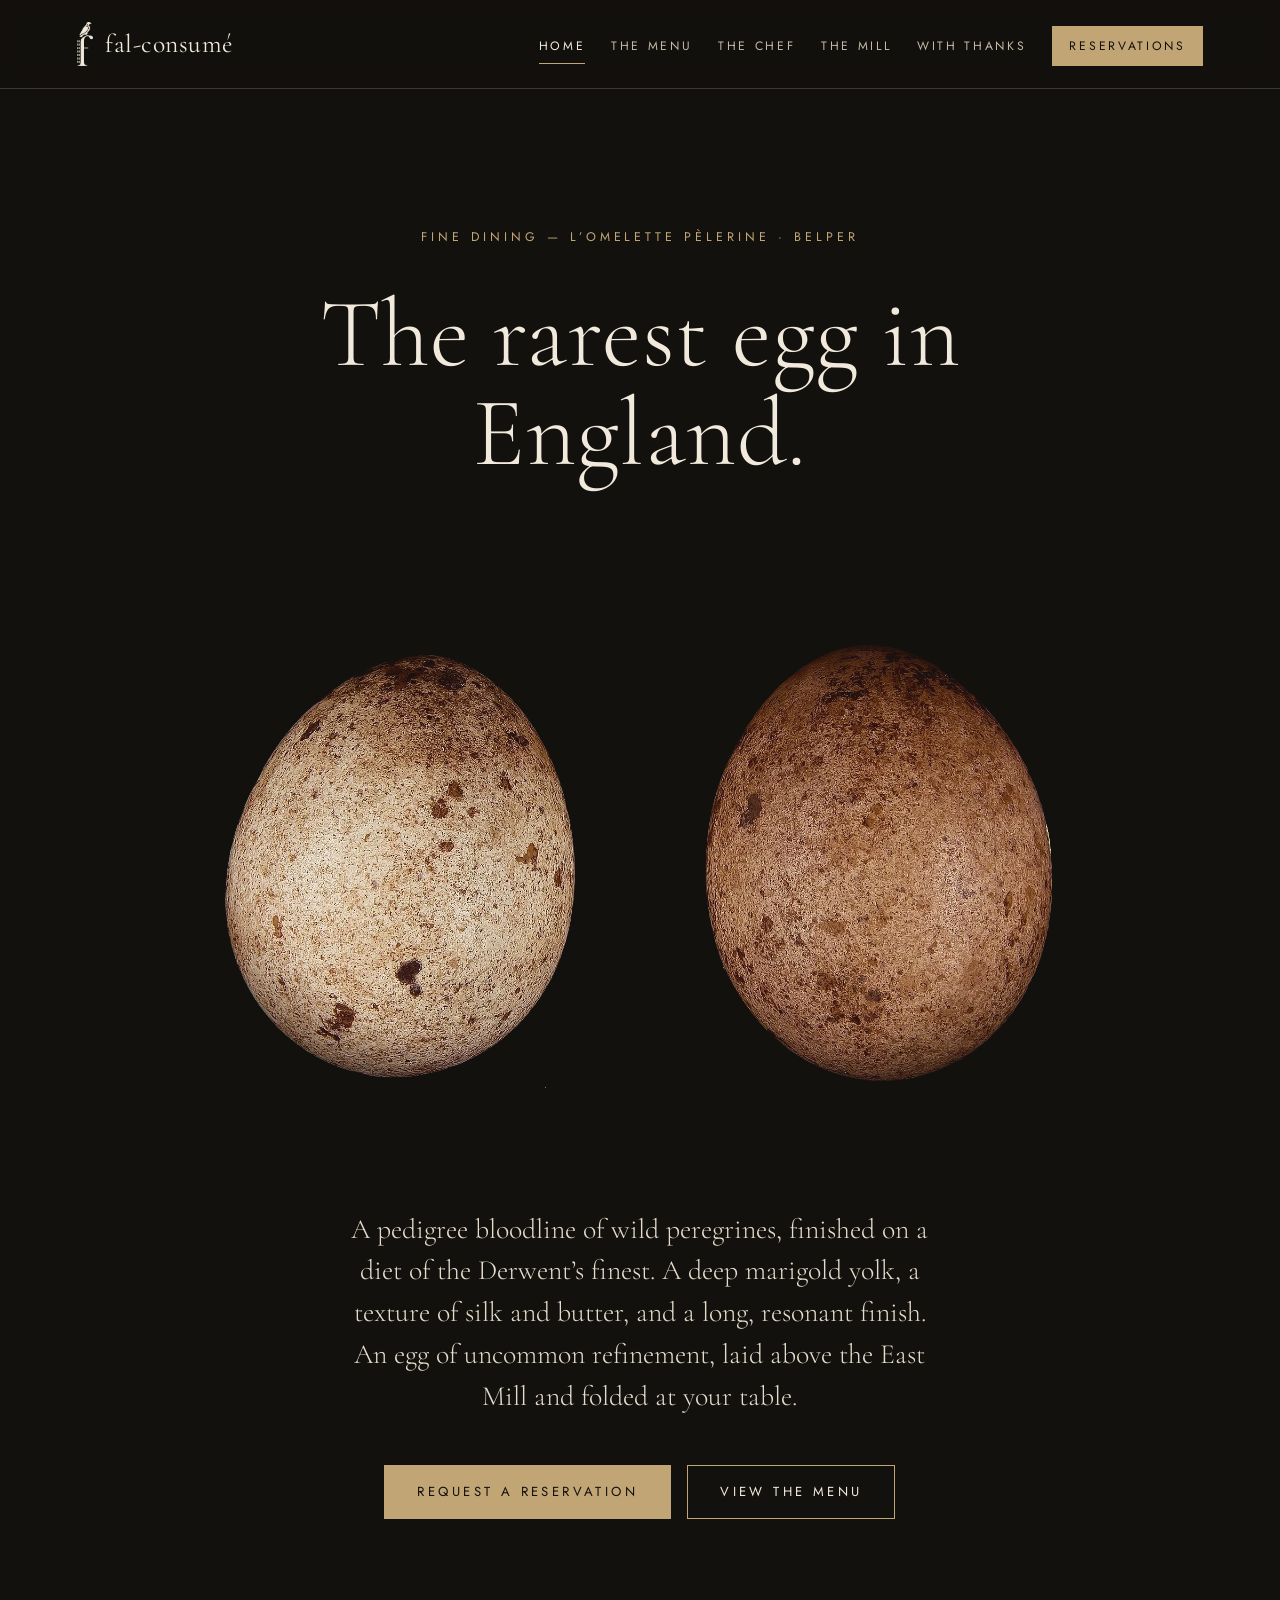
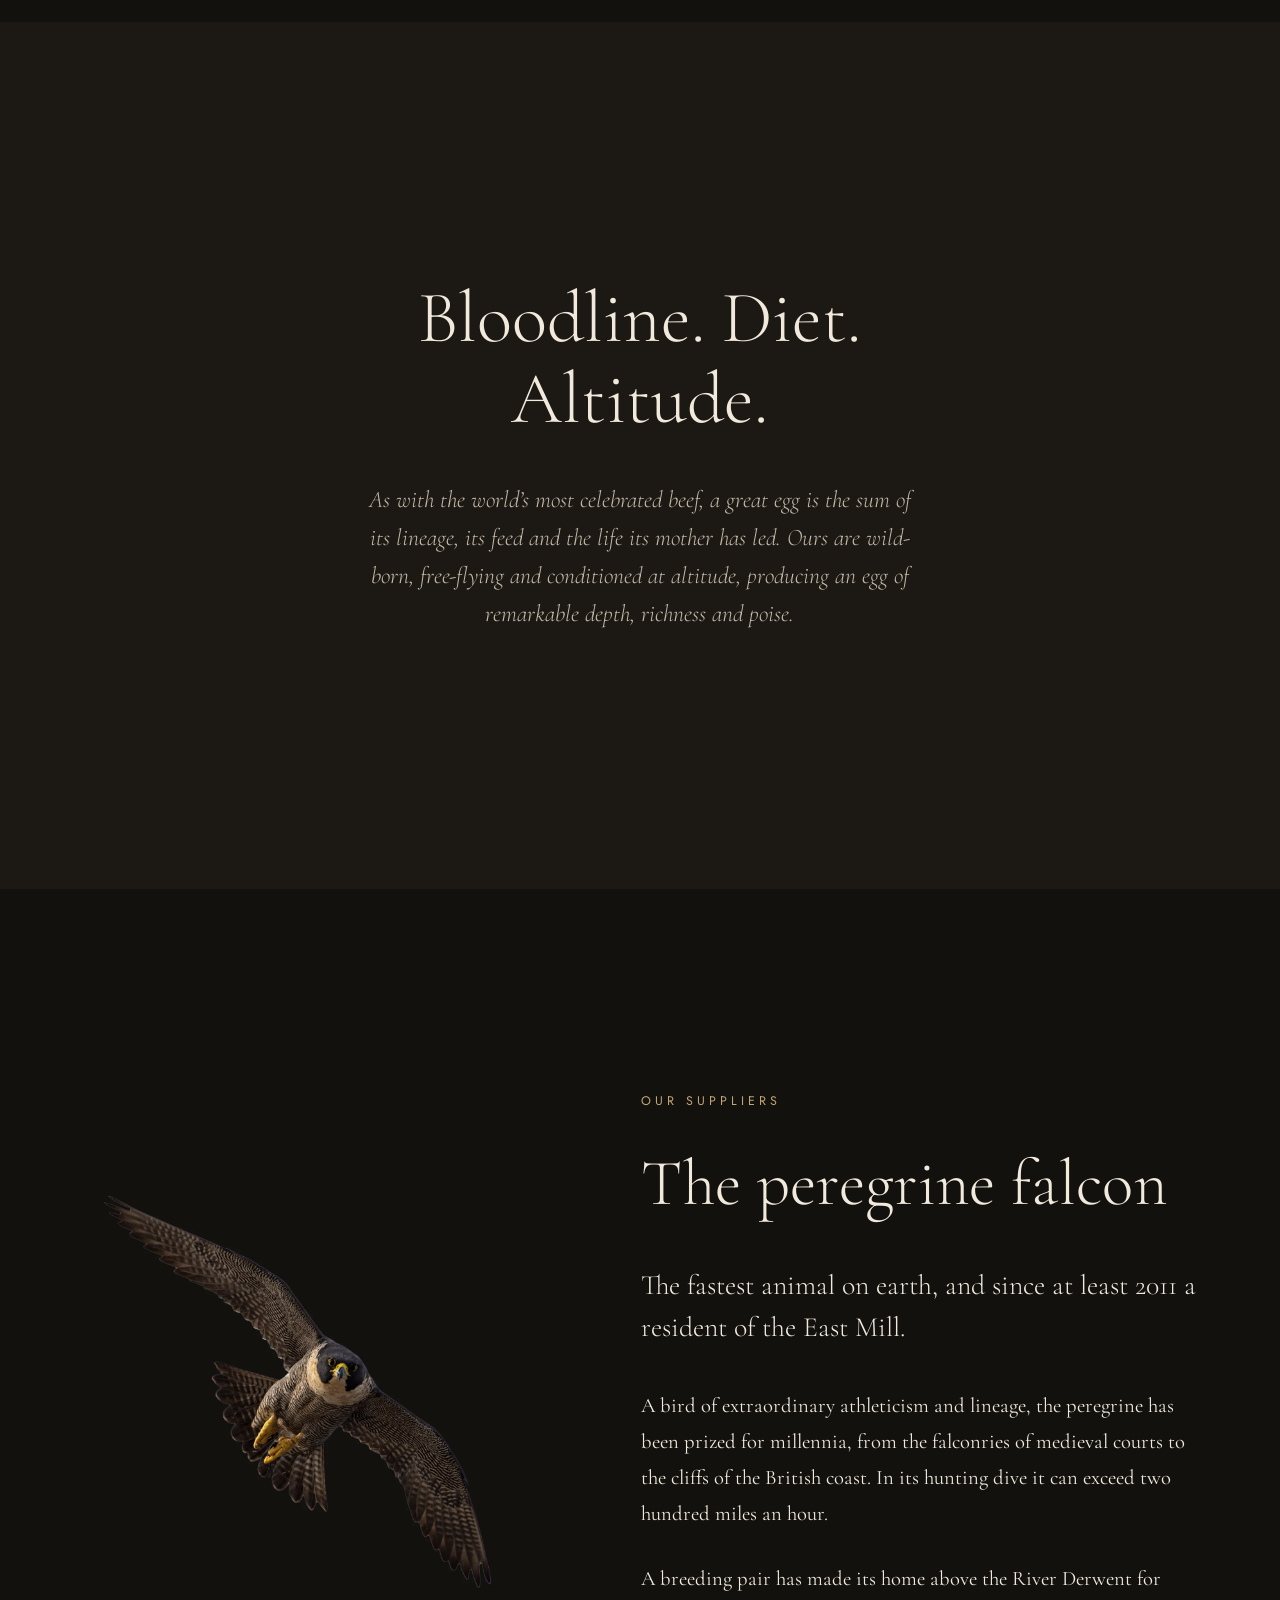
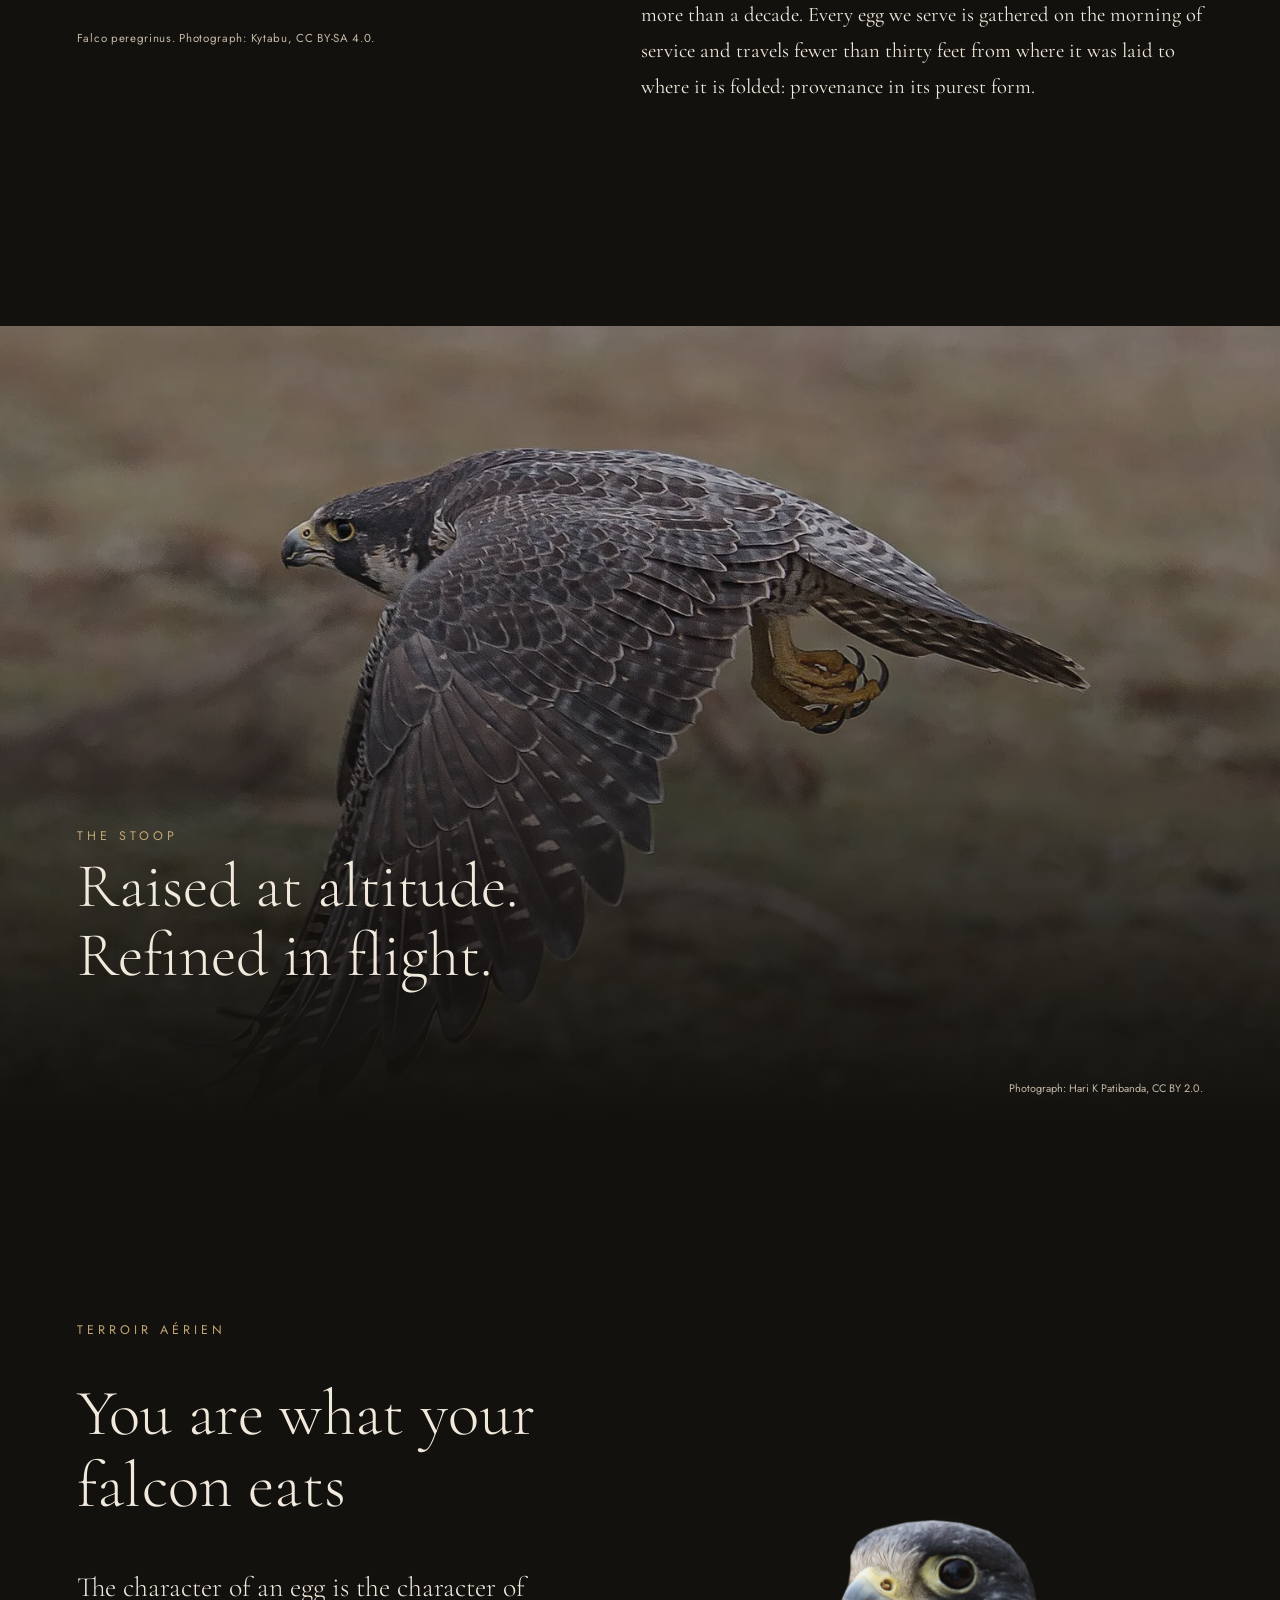
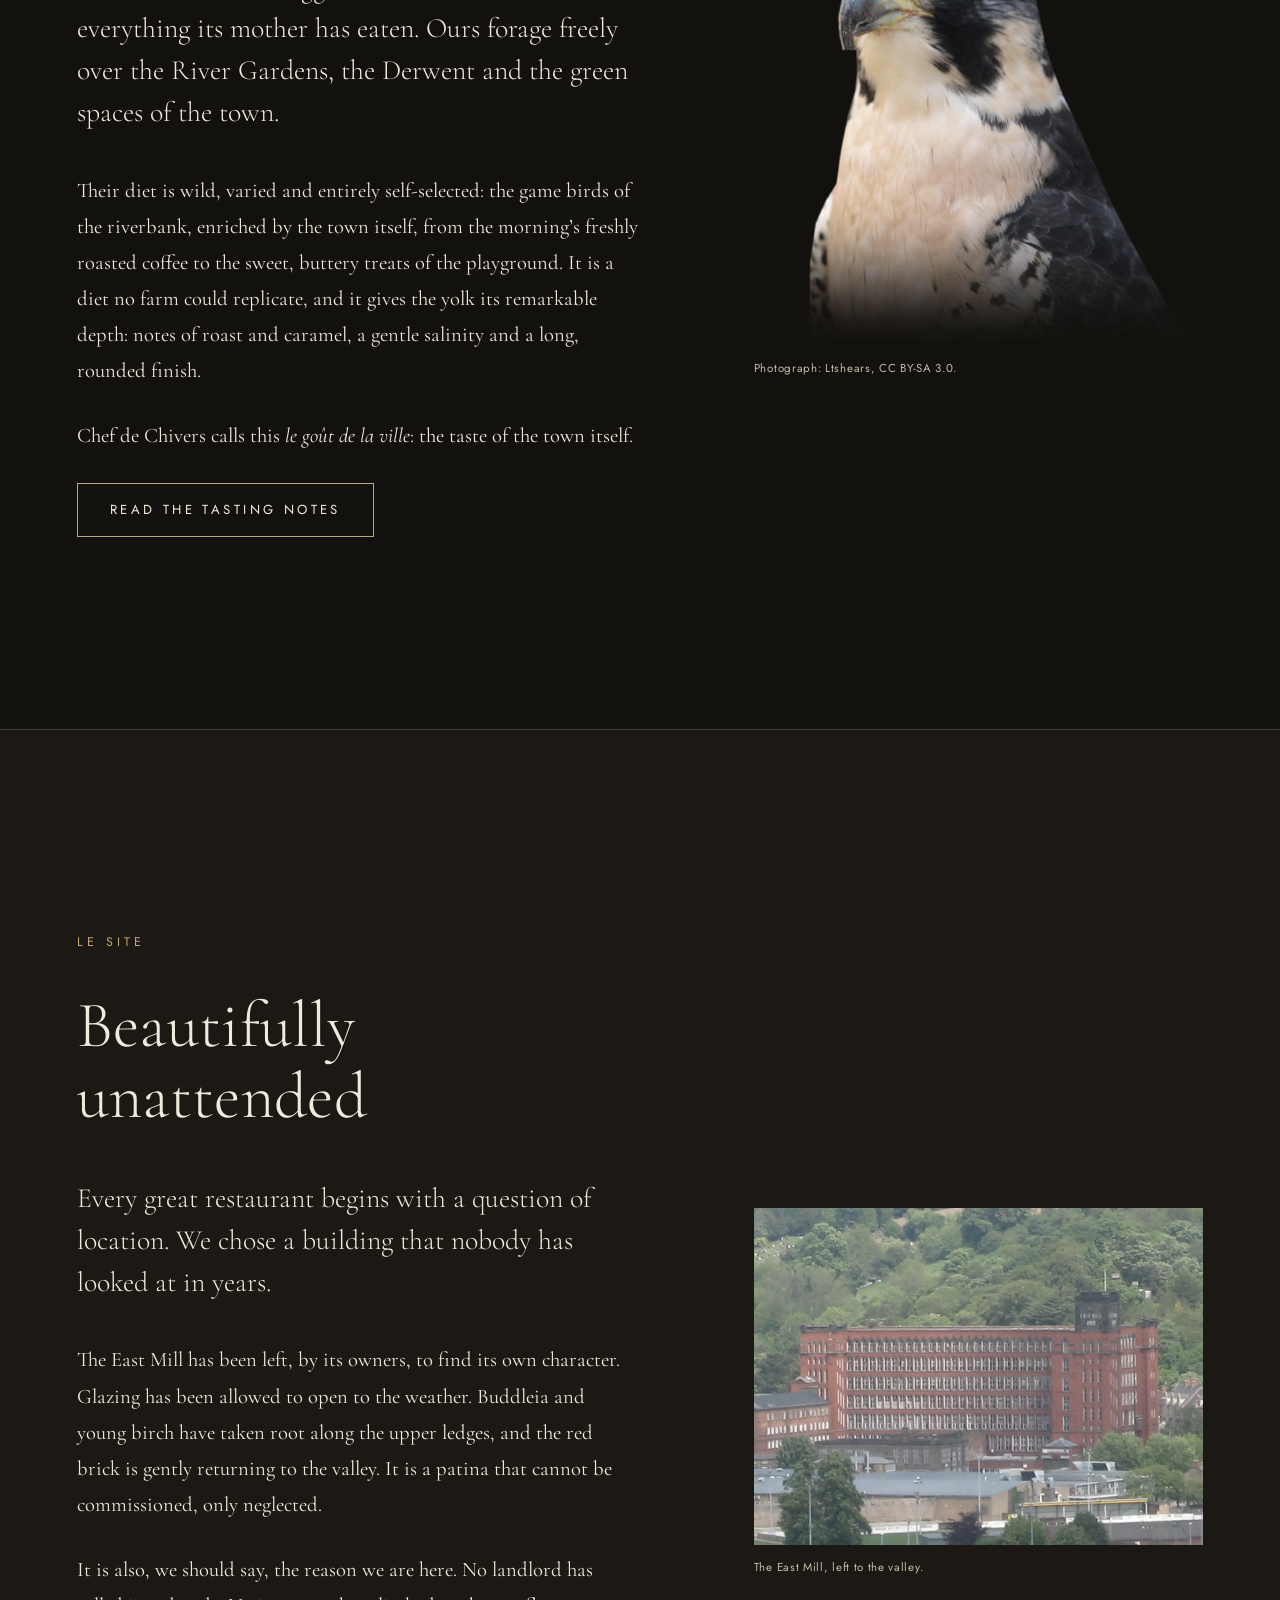
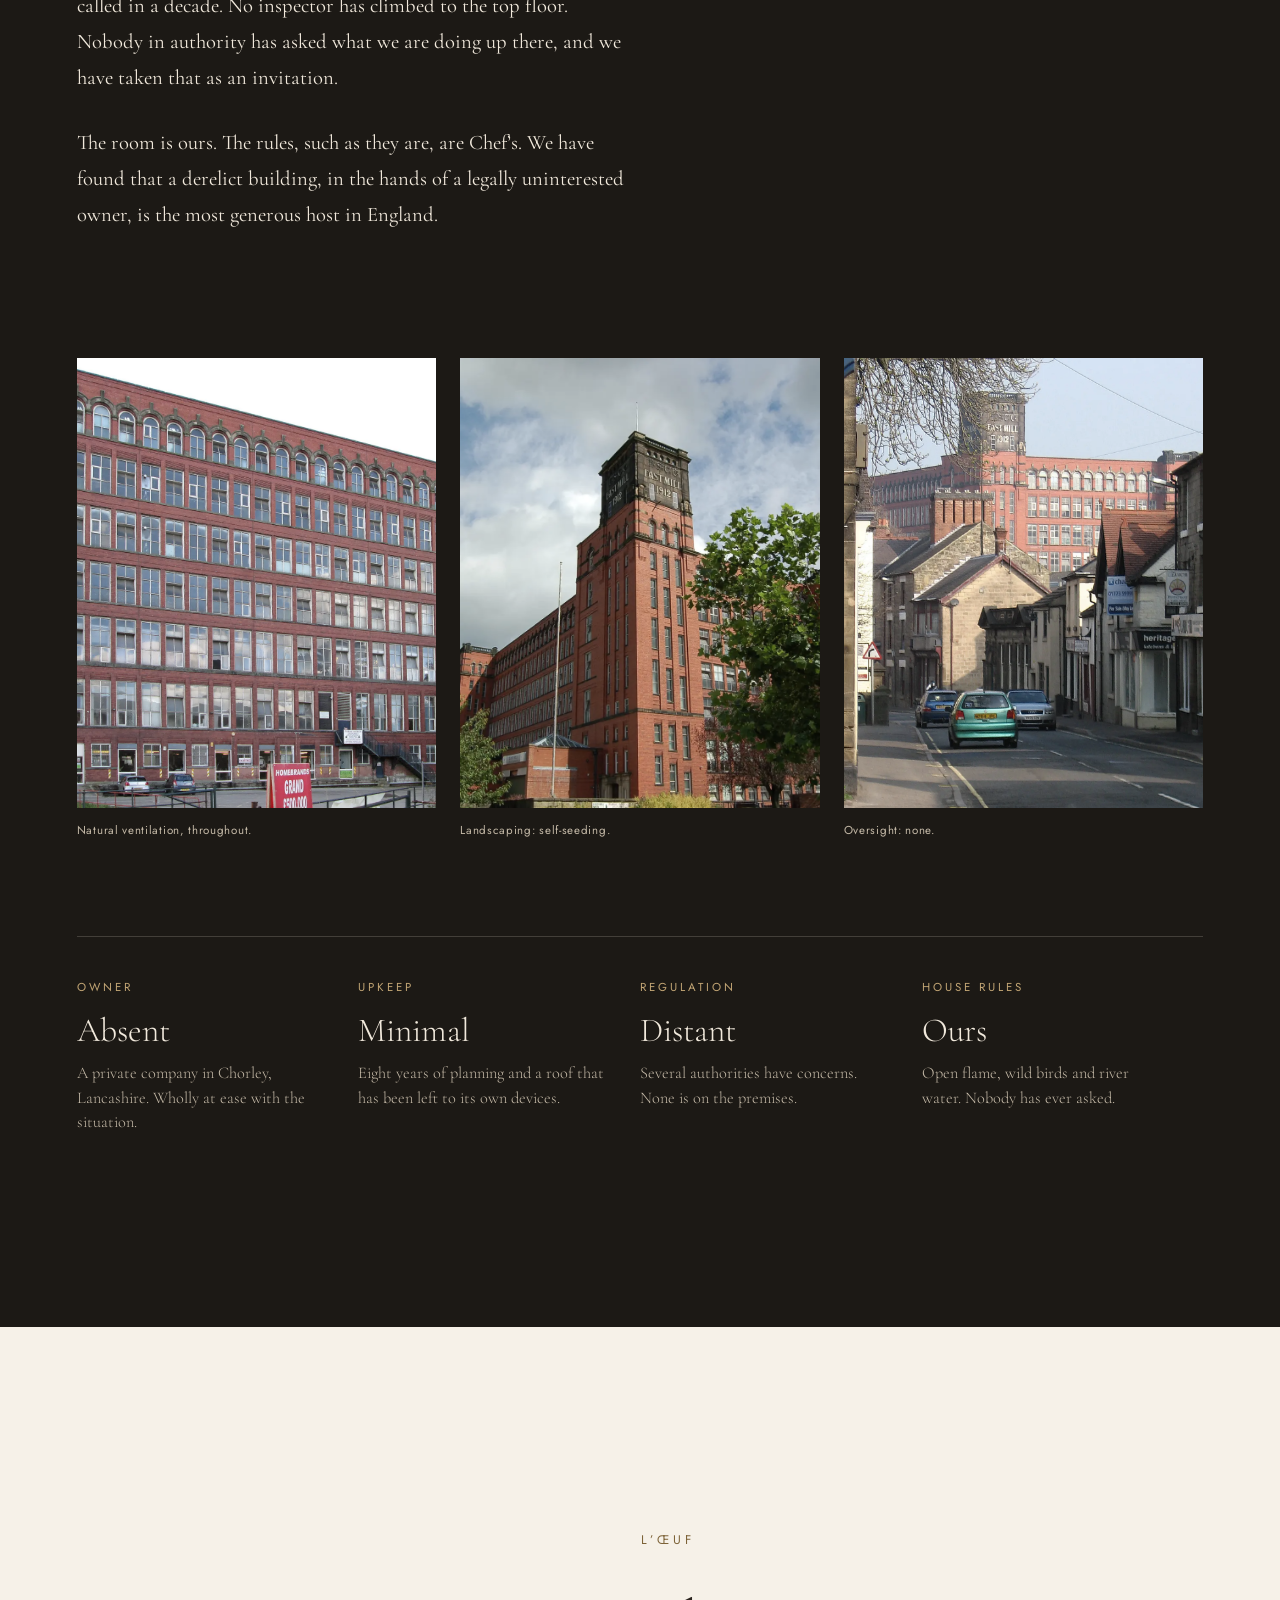
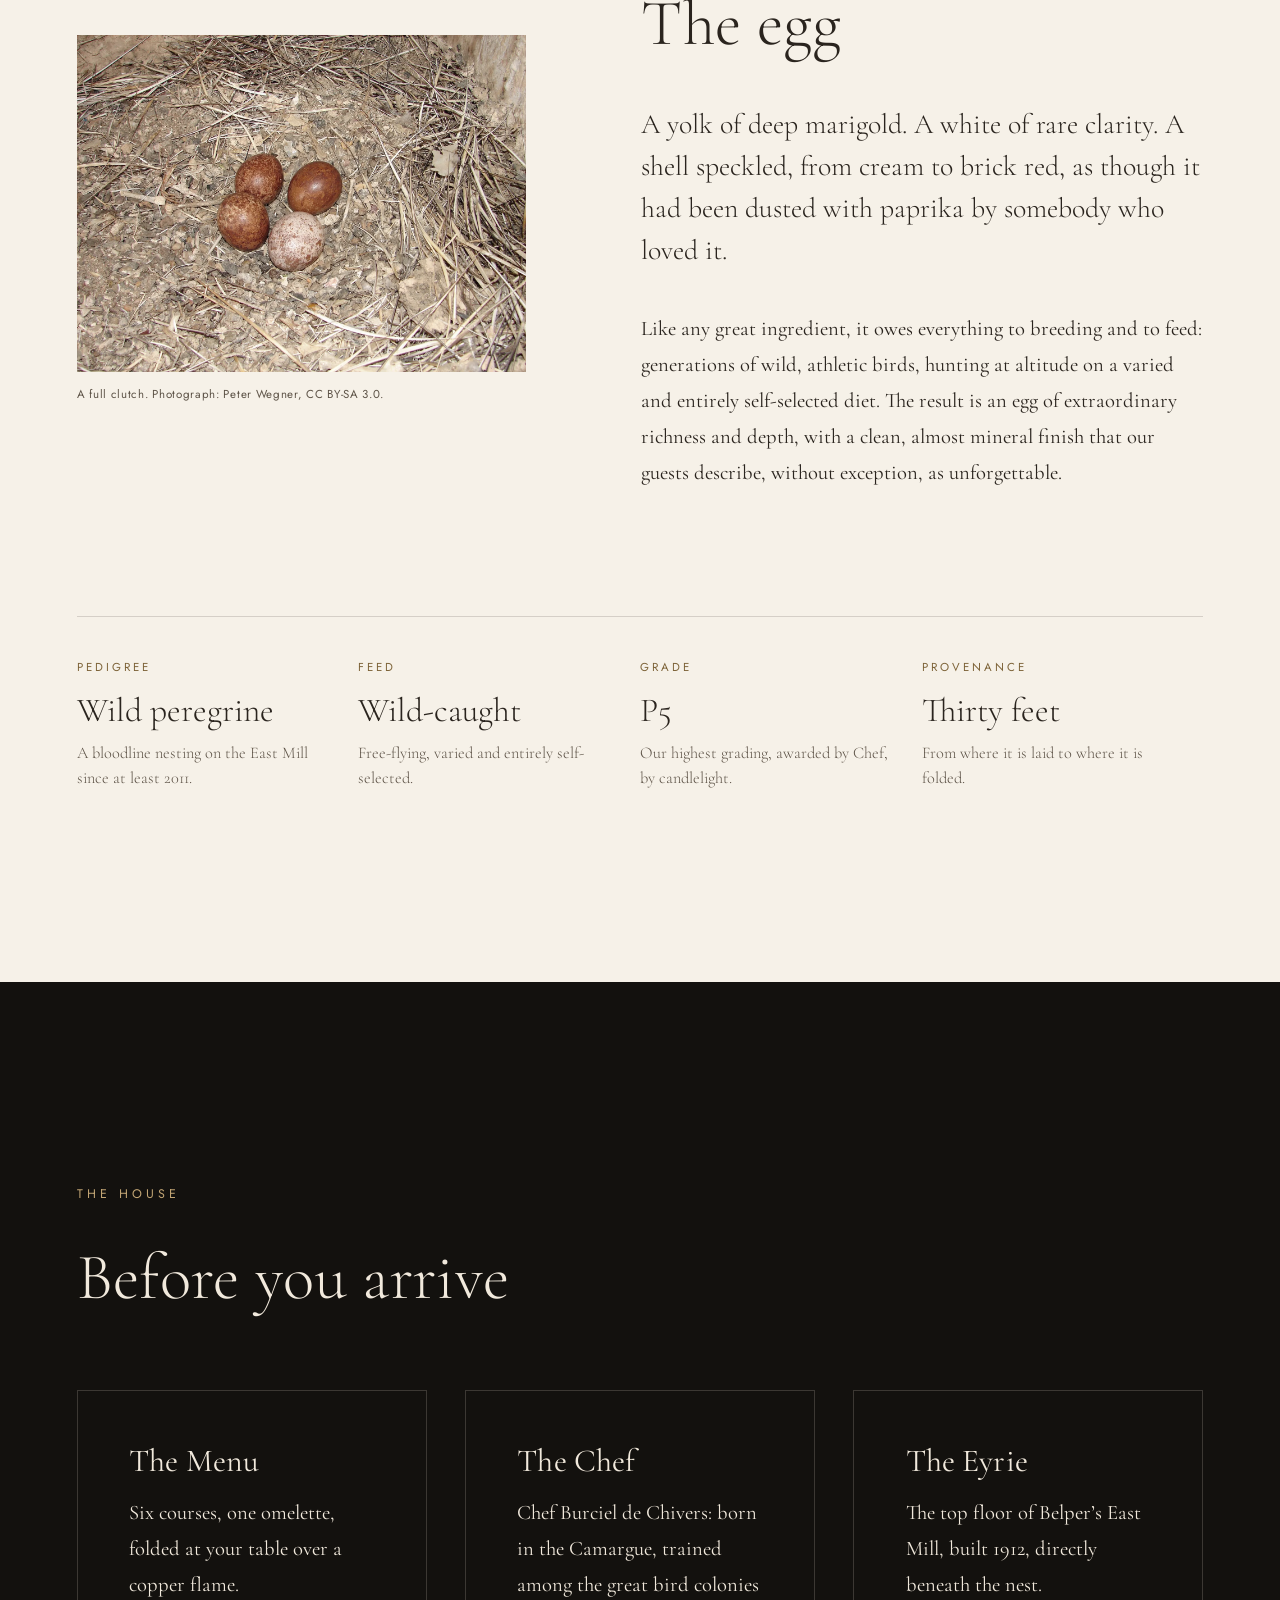
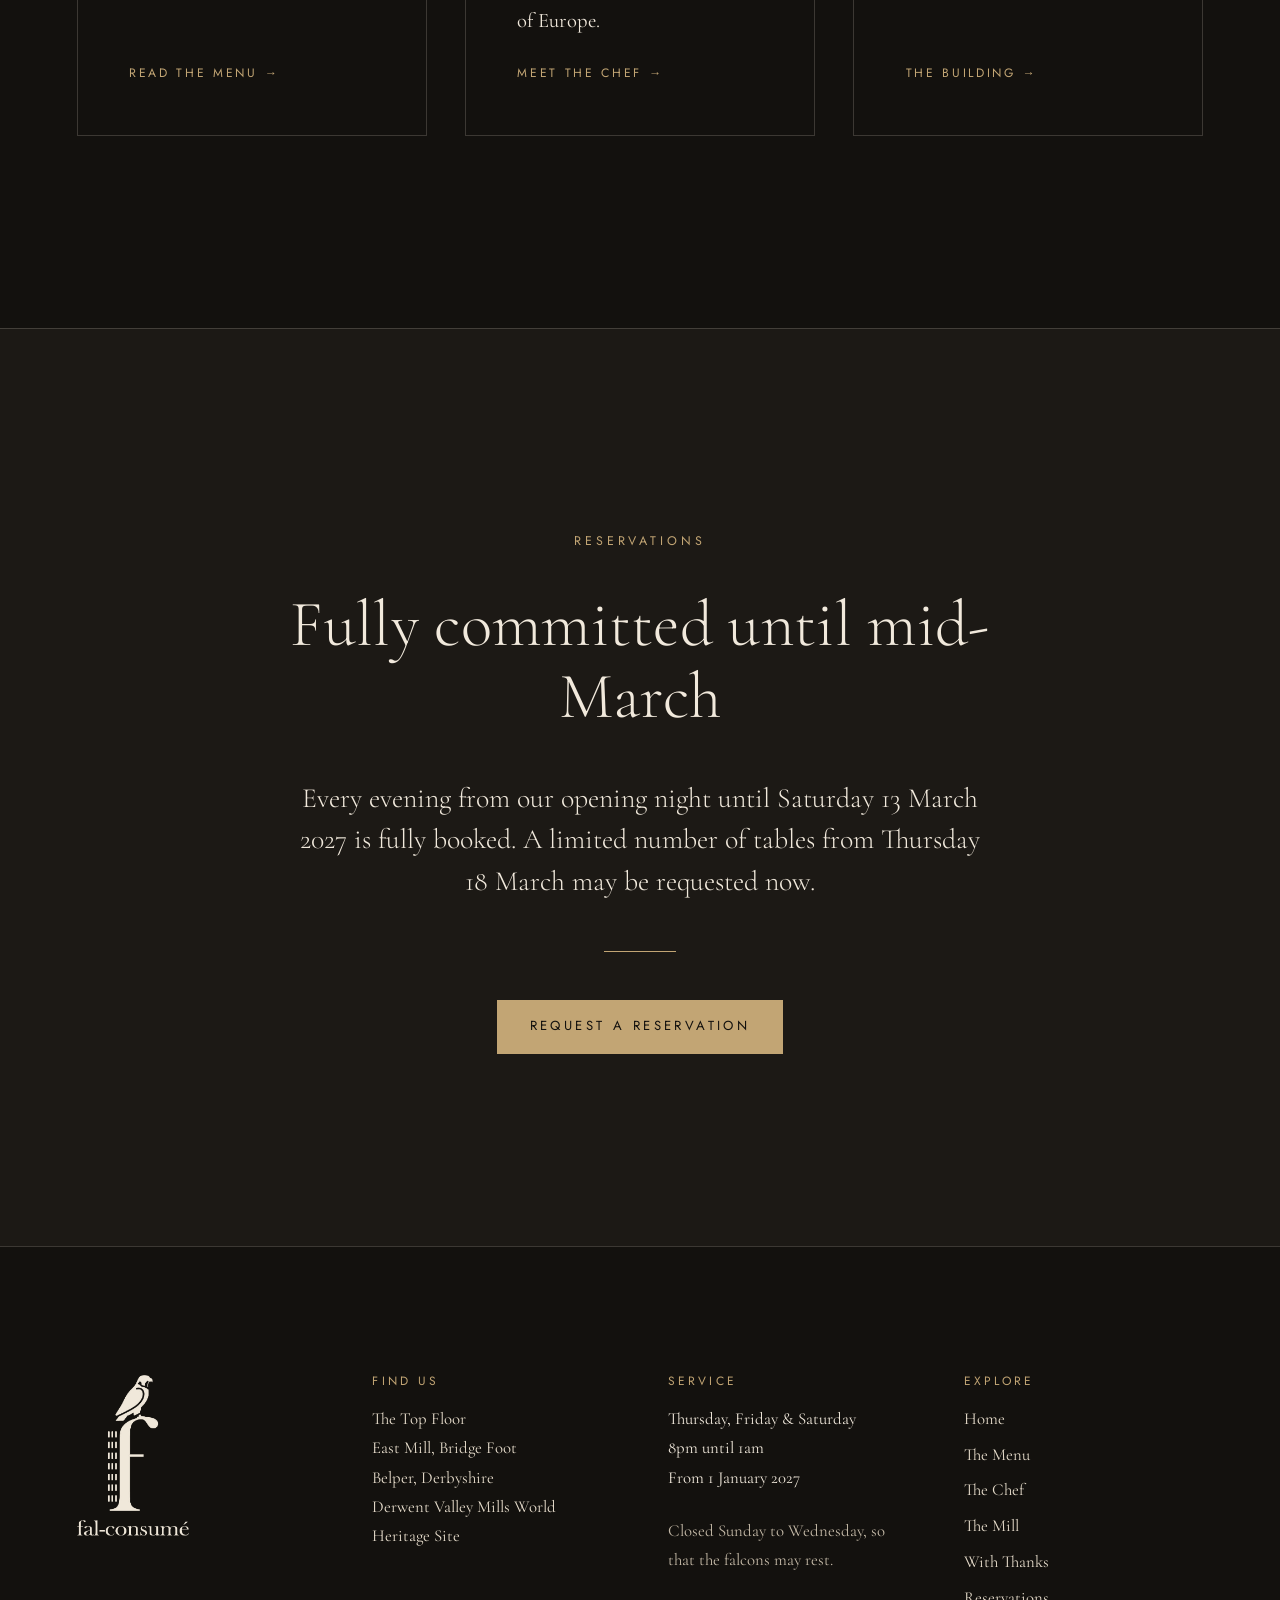
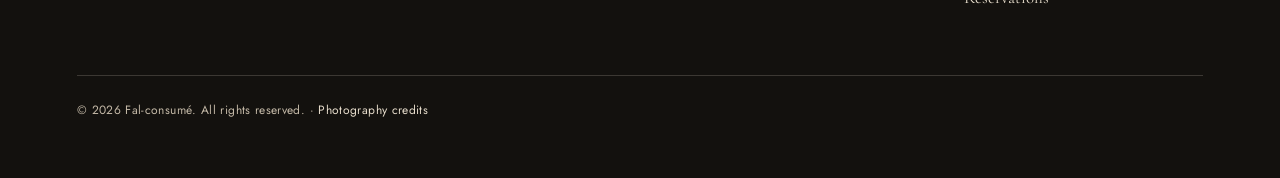
==== commit 17d68557: "Add neglected-mill section and decline all reservation requests Co-Authored-By: Claude Sonnet 5.5 <n" ====
--- a/index.html
+++ b/index.html
@@ -3,25 +3,100 @@
 <head>
   <meta charset="utf-8">
   <meta name="viewport" content="width=device-width, initial-scale=1">
-  <title>Fal-consumé — Fine Dining, Belper</title>
-  <meta name="description" content="Fal-consumé: fine dining on the top floor of the East Mill, Belper. Peregrine falcon egg omelettes, gathered from the roof above your table. Opening 1 January 2027.">
+  <title>Fal-consumé | Fine Dining Restaurant in Belper, Derbyshire</title>
+  <meta name="description" content="Fine dining on the top floor of Belper’s historic East Mill. A six-course tasting menu built around the peregrine falcon egg omelette. Opening 1 January 2027.">
+  <link rel="canonical" href="https://falconsume.vercel.app/">
   <meta name="theme-color" content="#13110e">
-  <meta property="og:title" content="Fal-consumé — Fine Dining, Belper">
-  <meta property="og:description" content="Fal-consumé: fine dining on the top floor of the East Mill, Belper. Peregrine falcon egg omelettes, gathered from the roof above your table. Opening 1 January 2027.">
-  <meta property="og:image" content="assets/img/east-mill-tower.webp">
-  <link rel="icon" type="image/png" href="assets/img/favicon.png">
-  <link rel="preload" href="assets/fonts/cormorant-garamond.woff2" as="font" type="font/woff2" crossorigin>
-  <link rel="preload" href="assets/fonts/jost.woff2" as="font" type="font/woff2" crossorigin>
-  <link rel="preload" href="assets/fonts/cormorant-garamond-italic.woff2" as="font" type="font/woff2" crossorigin>
-  <link rel="stylesheet" href="assets/css/style.css">
+  <meta http-equiv="X-Clacks-Overhead" content="GNU Terry Pratchett">
+  <meta property="og:type" content="restaurant.restaurant">
+  <meta property="og:site_name" content="Fal-consumé">
+  <meta property="og:locale" content="en_GB">
+  <meta property="og:title" content="Fal-consumé | Fine Dining Restaurant in Belper, Derbyshire">
+  <meta property="og:description" content="Fine dining on the top floor of Belper’s historic East Mill. A six-course tasting menu built around the peregrine falcon egg omelette. Opening 1 January 2027.">
+  <meta property="og:url" content="https://falconsume.vercel.app/">
+  <meta property="og:image" content="https://falconsume.vercel.app/assets/img/og-image.jpg">
+  <meta property="og:image:width" content="1200">
+  <meta property="og:image:height" content="630">
+  <meta property="og:image:alt" content="The fal-consumé logo beside two speckled peregrine falcon eggs on black.">
+  <meta name="twitter:card" content="summary_large_image">
+  <meta name="twitter:title" content="Fal-consumé | Fine Dining Restaurant in Belper, Derbyshire">
+  <meta name="twitter:description" content="Fine dining on the top floor of Belper’s historic East Mill. A six-course tasting menu built around the peregrine falcon egg omelette. Opening 1 January 2027.">
+  <meta name="twitter:image" content="https://falconsume.vercel.app/assets/img/og-image.jpg">
+  <link rel="icon" type="image/png" sizes="32x32" href="/assets/img/favicon-32.png">
+  <link rel="apple-touch-icon" href="/assets/img/apple-touch-icon.png">
+  <link rel="preload" href="/assets/fonts/cormorant-garamond.woff2" as="font" type="font/woff2" crossorigin>
+  <link rel="preload" href="/assets/fonts/jost.woff2" as="font" type="font/woff2" crossorigin>
+  <link rel="preload" href="/assets/fonts/cormorant-garamond-italic.woff2" as="font" type="font/woff2" crossorigin>
+  <link rel="stylesheet" href="/assets/css/style.css">
+  <script type="application/ld+json">
+{
+  "@context": "https://schema.org",
+  "@graph": [
+    {
+      "@type": "WebSite",
+      "@id": "https://falconsume.vercel.app/#website",
+      "name": "Fal-consumé",
+      "url": "https://falconsume.vercel.app/",
+      "inLanguage": "en-GB",
+      "publisher": {
+        "@id": "https://falconsume.vercel.app/#restaurant"
+      }
+    },
+    {
+      "@type": "Restaurant",
+      "@id": "https://falconsume.vercel.app/#restaurant",
+      "name": "Fal-consumé",
+      "description": "Fine dining on the top floor of Belper’s historic East Mill: a six-course tasting menu built around the peregrine falcon egg omelette.",
+      "url": "https://falconsume.vercel.app/",
+      "logo": "https://falconsume.vercel.app/assets/img/icon-512.png",
+      "image": [
+        "https://falconsume.vercel.app/assets/img/og-image.jpg",
+        "https://falconsume.vercel.app/assets/img/eggs-pair.webp"
+      ],
+      "address": {
+        "@type": "PostalAddress",
+        "streetAddress": "The Top Floor, East Mill, Bridge Foot",
+        "addressLocality": "Belper",
+        "addressRegion": "Derbyshire",
+        "addressCountry": "GB"
+      },
+      "servesCuisine": [
+        "French",
+        "Modern British",
+        "Fine dining"
+      ],
+      "priceRange": "£££££",
+      "currenciesAccepted": "GBP",
+      "acceptsReservations": "https://falconsume.vercel.app/reservations",
+      "hasMenu": "https://falconsume.vercel.app/menu",
+      "openingHoursSpecification": [
+        {
+          "@type": "OpeningHoursSpecification",
+          "dayOfWeek": [
+            "Thursday",
+            "Friday",
+            "Saturday"
+          ],
+          "opens": "20:00",
+          "closes": "01:00",
+          "validFrom": "2027-01-01"
+        }
+      ],
+      "employee": {
+        "@id": "https://falconsume.vercel.app/chef#chef"
+      }
+    }
+  ]
+}
+  </script>
 </head>
 <body>
 <a class="skip-link" href="#main">Skip to content</a>
 
 <header class="site-header">
   <div class="wrap site-header__inner">
-    <a class="brand" href="index.html" aria-current="page">
-      <img src="assets/img/logo-mark-cream.png" alt="" width="181" height="490">
+    <a class="brand" href="/" aria-current="page">
+      <img src="/assets/img/logo-mark-cream.png" alt="" width="181" height="490">
       <span class="brand__name">fal-consumé</span>
     </a>
     <button class="nav-toggle" type="button" aria-expanded="false" aria-controls="site-nav">
@@ -30,12 +105,12 @@
     </button>
     <nav id="site-nav" class="site-nav" aria-label="Main">
       <ul>
-        <li><a href="index.html" aria-current="page">Home</a></li>
-        <li><a href="menu.html">The Menu</a></li>
-        <li><a href="chef.html">The Chef</a></li>
-        <li><a href="mill.html">The Mill</a></li>
-        <li><a href="thanks.html">With Thanks</a></li>
-        <li class="nav-cta"><a href="reservations.html">Reservations</a></li>
+        <li><a href="/" aria-current="page">Home</a></li>
+        <li><a href="/menu">The Menu</a></li>
+        <li><a href="/chef">The Chef</a></li>
+        <li><a href="/mill">The Mill</a></li>
+        <li><a href="/thanks">With Thanks</a></li>
+        <li class="nav-cta"><a href="/reservations">Reservations</a></li>
       </ul>
     </nav>
   </div>
@@ -46,11 +121,11 @@
   <div class="wrap">
     <p class="eyebrow"><span class="nowrap">Fine Dining &mdash;</span> <span class="nowrap">L’Omelette Pèlerine &middot; Belper</span></p>
     <h1 id="hero-title">The rarest egg in England.</h1>
-    <img class="egg-hero__img" src="assets/img/eggs-pair.webp" alt="Two peregrine falcon eggs on black: one pale cream, one a deeper russet, both finely speckled with reddish brown." width="1920" height="1120" fetchpriority="high">
+    <img class="egg-hero__img" src="/assets/img/eggs-pair.webp" alt="Two peregrine falcon eggs on black: one pale cream, one a deeper russet, both finely speckled with reddish brown." width="1920" height="1120" fetchpriority="high">
     <p class="lede">A pedigree bloodline of wild peregrines, finished on a diet of the Derwent’s finest. A deep marigold yolk, a texture of silk and butter, and a long, resonant finish. An egg of uncommon refinement, laid above the East Mill and folded at your table.</p>
     <div class="hero__actions">
-      <a class="btn btn--solid" href="reservations.html">Request a reservation</a>
-      <a class="btn" href="menu.html">View the menu</a>
+      <a class="btn btn--solid" href="/reservations">Request a reservation</a>
+      <a class="btn" href="/menu">View the menu</a>
     </div>
   </div>
 </section>
@@ -65,7 +140,7 @@
 <section class="section" aria-labelledby="falcon-title">
   <div class="wrap split split--wide-right">
     <figure class="figure figure--square reveal">
-      <img src="assets/img/falcon-flight-front.webp" alt="A peregrine falcon banking towards the camera against a pale sky, wings fully spread, yellow talons drawn up, looking straight down the lens." width="1400" height="1400" loading="lazy">
+      <img src="/assets/img/falcon-flight-front.webp" alt="A peregrine falcon banking towards the camera against a pale sky, wings fully spread, yellow talons drawn up, looking straight down the lens." width="1400" height="1400" loading="lazy">
       <figcaption>Falco peregrinus. Photograph: Kytabu, CC BY-SA 4.0.</figcaption>
     </figure>
     <div class="reveal">
@@ -79,7 +154,7 @@
 </section>
 
 <section class="band" aria-labelledby="band-title">
-  <img src="assets/img/falcon-flight.webp" alt="A peregrine falcon in low, fast flight, wings swept down, talons drawn up beneath it." width="1600" height="948" loading="lazy">
+  <img src="/assets/img/falcon-flight.webp" alt="A peregrine falcon in low, fast flight, wings swept down, talons drawn up beneath it." width="1600" height="948" loading="lazy">
   <div class="wrap band__text">
     <p class="eyebrow" id="band-title">The stoop</p>
     <p>Raised at altitude. Refined in flight.</p>
@@ -95,20 +170,61 @@
       <p class="lede">The character of an egg is the character of everything its mother has eaten. Ours forage freely over the River Gardens, the Derwent and the green spaces of the town.</p>
       <p>Their diet is wild, varied and entirely self-selected: the game birds of the riverbank, enriched by the town itself, from the morning’s freshly roasted coffee to the sweet, buttery treats of the playground. It is a diet no farm could replicate, and it gives the yolk its remarkable depth: notes of roast and caramel, a gentle salinity and a long, rounded finish.</p>
       <p>Chef de Chivers calls this <em>le goût de la ville</em>: the taste of the town itself.</p>
-      <a class="btn" href="menu.html">Read the tasting notes</a>
+      <a class="btn" href="/menu">Read the tasting notes</a>
     </div>
     <figure class="figure figure--free reveal">
-      <img src="assets/img/falcon-head.webp" alt="Portrait of an adult peregrine falcon: slate-black hood and moustache, yellow-ringed dark eye, hooked blue-grey beak and a soft peach breast." width="1200" height="1274" loading="lazy">
+      <img src="/assets/img/falcon-head.webp" alt="Portrait of an adult peregrine falcon: slate-black hood and moustache, yellow-ringed dark eye, hooked blue-grey beak and a soft peach breast." width="1200" height="1274" loading="lazy">
       <figcaption>Photograph: Ltshears, CC BY-SA 3.0.</figcaption>
     </figure>
   </div>
 </section>
 
+<section class="section on-mid" aria-labelledby="neglect-title">
+  <div class="wrap">
+    <div class="split split--wide-left">
+      <div class="reveal">
+        <p class="eyebrow">Le site</p>
+        <h2 id="neglect-title">Beautifully unattended</h2>
+        <p class="lede">Every great restaurant begins with a question of location. We chose a building that nobody has looked at in years.</p>
+        <p>The East Mill has been left, by its owners, to find its own character. Glazing has been allowed to open to the weather. Buddleia and young birch have taken root along the upper ledges, and the red brick is gently returning to the valley. It is a patina that cannot be commissioned, only neglected.</p>
+        <p>It is also, we should say, the reason we are here. No landlord has called in a decade. No inspector has climbed to the top floor. Nobody in authority has asked what we are doing up there, and we have taken that as an invitation.</p>
+        <p>The room is ours. The rules, such as they are, are Chef’s. We have found that a derelict building, in the hands of a legally uninterested owner, is the most generous host in England.</p>
+      </div>
+      <figure class="figure figure--free reveal">
+        <img src="/assets/img/east-mill-valley.webp" alt="The East Mill seen across the valley, the red brick mill hemmed in by woodland, its long windows dark." width="1600" height="1200" loading="lazy">
+        <figcaption>The East Mill, left to the valley.</figcaption>
+      </figure>
+    </div>
+
+    <ul class="gallery" aria-label="The East Mill, as found">
+      <li class="reveal">
+        <img src="/assets/img/east-mill-top-floor.webp" alt="Six storeys of the East Mill’s red-brick elevation, rank upon rank of windows hanging open or missing glass." width="1600" height="1224" loading="lazy">
+        <p>Natural ventilation, throughout.</p>
+      </li>
+      <li class="reveal">
+        <img src="/assets/img/east-mill-tower.webp" alt="The East Mill water tower and elevation, half hidden by trees that have grown up around it." width="1600" height="1061" loading="lazy">
+        <p>Landscaping: self-seeding.</p>
+      </li>
+      <li class="reveal">
+        <img src="/assets/img/east-mill-bridge-street.webp" alt="The East Mill rising above the stone cottages of Bridge Street, Belper." width="1600" height="1376" loading="lazy">
+        <p>Oversight: none.</p>
+      </li>
+    </ul>
+
+    <dl class="egg-facts">
+      <div class="reveal"><dt>Owner</dt><dd>Absent<small>A private company in Chorley, Lancashire. Wholly at ease with the situation.</small></dd></div>
+      <div class="reveal"><dt>Upkeep</dt><dd>Minimal<small>Eight years of planning and a roof that has been left to its own devices.</small></dd></div>
+      <div class="reveal"><dt>Regulation</dt><dd>Distant<small>Several authorities have concerns. None is on the premises.</small></dd></div>
+      <div class="reveal"><dt>House rules</dt><dd>Ours<small>Open flame, wild birds and river water. Nobody has ever asked.</small></dd></div>
+    </dl>
+  </div>
+</section>
+
 <section class="section on-light" aria-labelledby="egg-title">
   <div class="wrap">
     <div class="split split--wide-right">
       <figure class="figure figure--free reveal">
-        <img src="assets/img/eggs-clutch.webp" alt="A clutch of four reddish-brown peregrine falcon eggs in a shallow scrape of dry grass and earth." width="1600" height="1200" loading="lazy">
+        <img src="/assets/img/eggs-clutch.webp" alt="A clutch of four reddish-brown peregrine falcon eggs in a shallow scrape of dry grass and earth." width="1600" height="1200" loading="lazy">
         <figcaption>A full clutch. Photograph: Peter Wegner, CC BY-SA 3.0.</figcaption>
       </figure>
       <div class="reveal">
@@ -135,17 +251,17 @@
       <article class="card reveal">
         <h3>The Menu</h3>
         <p>Six courses, one omelette, folded at your table over a copper flame.</p>
-        <a class="card__link" href="menu.html">Read the menu<span class="visually-hidden">: The Menu</span></a>
+        <a class="card__link" href="/menu">Read the menu<span class="visually-hidden">: The Menu</span></a>
       </article>
       <article class="card reveal">
         <h3>The Chef</h3>
         <p>Chef Burciel de Chivers: born in the Camargue, trained among the great bird colonies of Europe.</p>
-        <a class="card__link" href="chef.html">Meet the chef<span class="visually-hidden">: Chef Burciel de Chivers</span></a>
+        <a class="card__link" href="/chef">Meet the chef<span class="visually-hidden">: Chef Burciel de Chivers</span></a>
       </article>
       <article class="card reveal">
         <h3>The Eyrie</h3>
         <p>The top floor of Belper’s East Mill, built 1912, directly beneath the nest.</p>
-        <a class="card__link" href="mill.html">The building<span class="visually-hidden">: the East Mill</span></a>
+        <a class="card__link" href="/mill">The building<span class="visually-hidden">: the East Mill</span></a>
       </article>
     </div>
   </div>
@@ -157,7 +273,7 @@
     <h2 id="book-title">Fully committed until mid-March</h2>
     <p class="lede">Every evening from our opening night until Saturday 13 March 2027 is fully booked. A limited number of tables from Thursday 18 March may be requested now.</p>
     <hr class="rule rule--center">
-    <a class="btn btn--solid" href="reservations.html">Request a reservation</a>
+    <a class="btn btn--solid" href="/reservations">Request a reservation</a>
   </div>
 </section>
 </main>
@@ -166,7 +282,7 @@
   <div class="wrap">
     <div class="site-footer__grid">
       <div class="site-footer__logo">
-        <img src="assets/img/logo-full-cream.png" alt="fal-consumé" width="403" height="579">
+        <img src="/assets/img/logo-full-cream.png" alt="fal-consumé" width="403" height="579">
       </div>
       <div>
         <h2>Find us</h2>
@@ -185,20 +301,20 @@
       <div>
         <h2>Explore</h2>
         <ul>
-          <li><a href="index.html">Home</a></li>
-          <li><a href="menu.html">The Menu</a></li>
-          <li><a href="chef.html">The Chef</a></li>
-          <li><a href="mill.html">The Mill</a></li>
-          <li><a href="thanks.html">With Thanks</a></li>
-          <li><a href="reservations.html">Reservations</a></li>
+          <li><a href="/">Home</a></li>
+          <li><a href="/menu">The Menu</a></li>
+          <li><a href="/chef">The Chef</a></li>
+          <li><a href="/mill">The Mill</a></li>
+          <li><a href="/thanks">With Thanks</a></li>
+          <li><a href="/reservations">Reservations</a></li>
         </ul>
       </div>
     </div>
     <div class="site-footer__small">
-      <p>&copy; 2026 Fal-consumé. All rights reserved. &middot; <a href="mill.html#credits">Photography credits</a></p>
+      <p>&copy; 2026 Fal-consumé. All rights reserved. &middot; <a href="/mill#credits">Photography credits</a></p>
     </div>
   </div>
 </footer>
-<script src="assets/js/main.js" defer></script>
+<script src="/assets/js/main.js" defer></script>
 </body>
 </html>
--- a/assets/css/style.css
+++ b/assets/css/style.css
@@ -801,7 +801,7 @@
 .field .req { color: var(--gold); }
 .field .hint { font-size: .95rem; color: var(--muted-light); margin: 0; }
 
-.field input, .field select, .field textarea {
+.field input:not([type="checkbox"]), .field select, .field textarea {
   width: 100%;
   min-height: 3rem;
   padding: .75rem .9rem;
@@ -823,17 +823,45 @@
   padding-right: 2.5rem;
 }
 .field textarea { min-height: 7rem; resize: vertical; }
-.field input:focus, .field select:focus, .field textarea:focus { border-color: var(--gold); outline: 1px solid var(--gold); outline-offset: 0; }
+.field input:not([type="checkbox"]):focus, .field select:focus, .field textarea:focus { border-color: var(--gold); outline: 1px solid var(--gold); outline-offset: 0; }
 .field [aria-invalid="true"] { border-color: #e39a8a; }
 .field .error { color: #f0b3a5; font-size: 1rem; margin: 0; }
 .field .error:empty { display: none; }
 
 .check { display: grid; grid-template-columns: auto 1fr; gap: .9rem; align-items: start; font-size: 1.05rem; }
-.check input {
-  width: 1.4rem; height: 1.4rem;
+.check input[type="checkbox"] {
+  -webkit-appearance: none;
+  appearance: none;
+  flex: none;
+  width: 1.5rem; height: 1.5rem;
   margin: .2rem 0 0;
-  accent-color: var(--gold);
-}
+  border: 1px solid var(--gold);
+  border-radius: 0;
+  background: var(--ink) center / 72% no-repeat;
+  cursor: pointer;
+  transition: background-color .2s var(--ease);
+}
+.check input[type="checkbox"]:checked {
+  background-color: var(--gold);
+  background-image: url("data:image/svg+xml,%3Csvg xmlns='http://www.w3.org/2000/svg' viewBox='0 0 16 16'%3E%3Cpath d='M3 8.5l3.2 3.2L13 4.8' fill='none' stroke='%2313110e' stroke-width='2' stroke-linecap='square'/%3E%3C/svg%3E");
+}
+.check input[type="checkbox"]:focus-visible { outline: 2px solid var(--gold); outline-offset: 3px; }
+.check input[type="checkbox"][aria-invalid="true"] { border-color: #e39a8a; }
+.check label { cursor: pointer; }
+@media (forced-colors: active) {
+  .check input[type="checkbox"] { -webkit-appearance: auto; appearance: auto; }
+}
+
+.dialog {
+  border: 1px solid var(--gold);
+  background: var(--ink-2);
+  color: inherit;
+  padding: 2.5rem;
+  max-width: min(32rem, calc(100vw - 2rem));
+}
+.dialog::backdrop { background: rgba(19, 17, 14, .8); }
+.dialog h3 { margin-bottom: .5em; }
+.dialog .btn { margin-top: 1rem; }
 
 .form-status {
   border: 1px solid var(--gold);
@@ -1045,3 +1073,22 @@
 .egg-facts dd small { display: block; font-size: 1.02rem; color: var(--muted-dark); margin-top: .6rem; line-height: 1.5; }
 .figure--square img { aspect-ratio: 1 / 1; }
 .nowrap { white-space: nowrap; }
+
+/* Spam honeypot: off-screen, never shown to people */
+.hp { position: absolute; left: -10000px; width: 1px; height: 1px; overflow: hidden; }
+.form-privacy { margin-top: 1rem; font-size: .95rem; color: var(--muted-light); }
+.btn:disabled { opacity: .6; cursor: progress; }
+
+.gallery {
+  list-style: none;
+  margin: clamp(4rem, 8vw, 6rem) 0 0;
+  padding: 0;
+  display: grid;
+  gap: 1.5rem;
+  grid-template-columns: repeat(auto-fit, minmax(min(100%, 16rem), 1fr));
+}
+.gallery img { width: 100%; aspect-ratio: 4 / 5; object-fit: cover; filter: saturate(.8); }
+.gallery p { margin: .75rem 0 0; font-family: var(--sans); font-size: .72rem; letter-spacing: .06em; color: var(--muted-light); }
+.on-mid .egg-facts { border-color: var(--line-light); }
+.on-mid .egg-facts dt { color: var(--gold); }
+.on-mid .egg-facts dd small { color: var(--muted-light); }
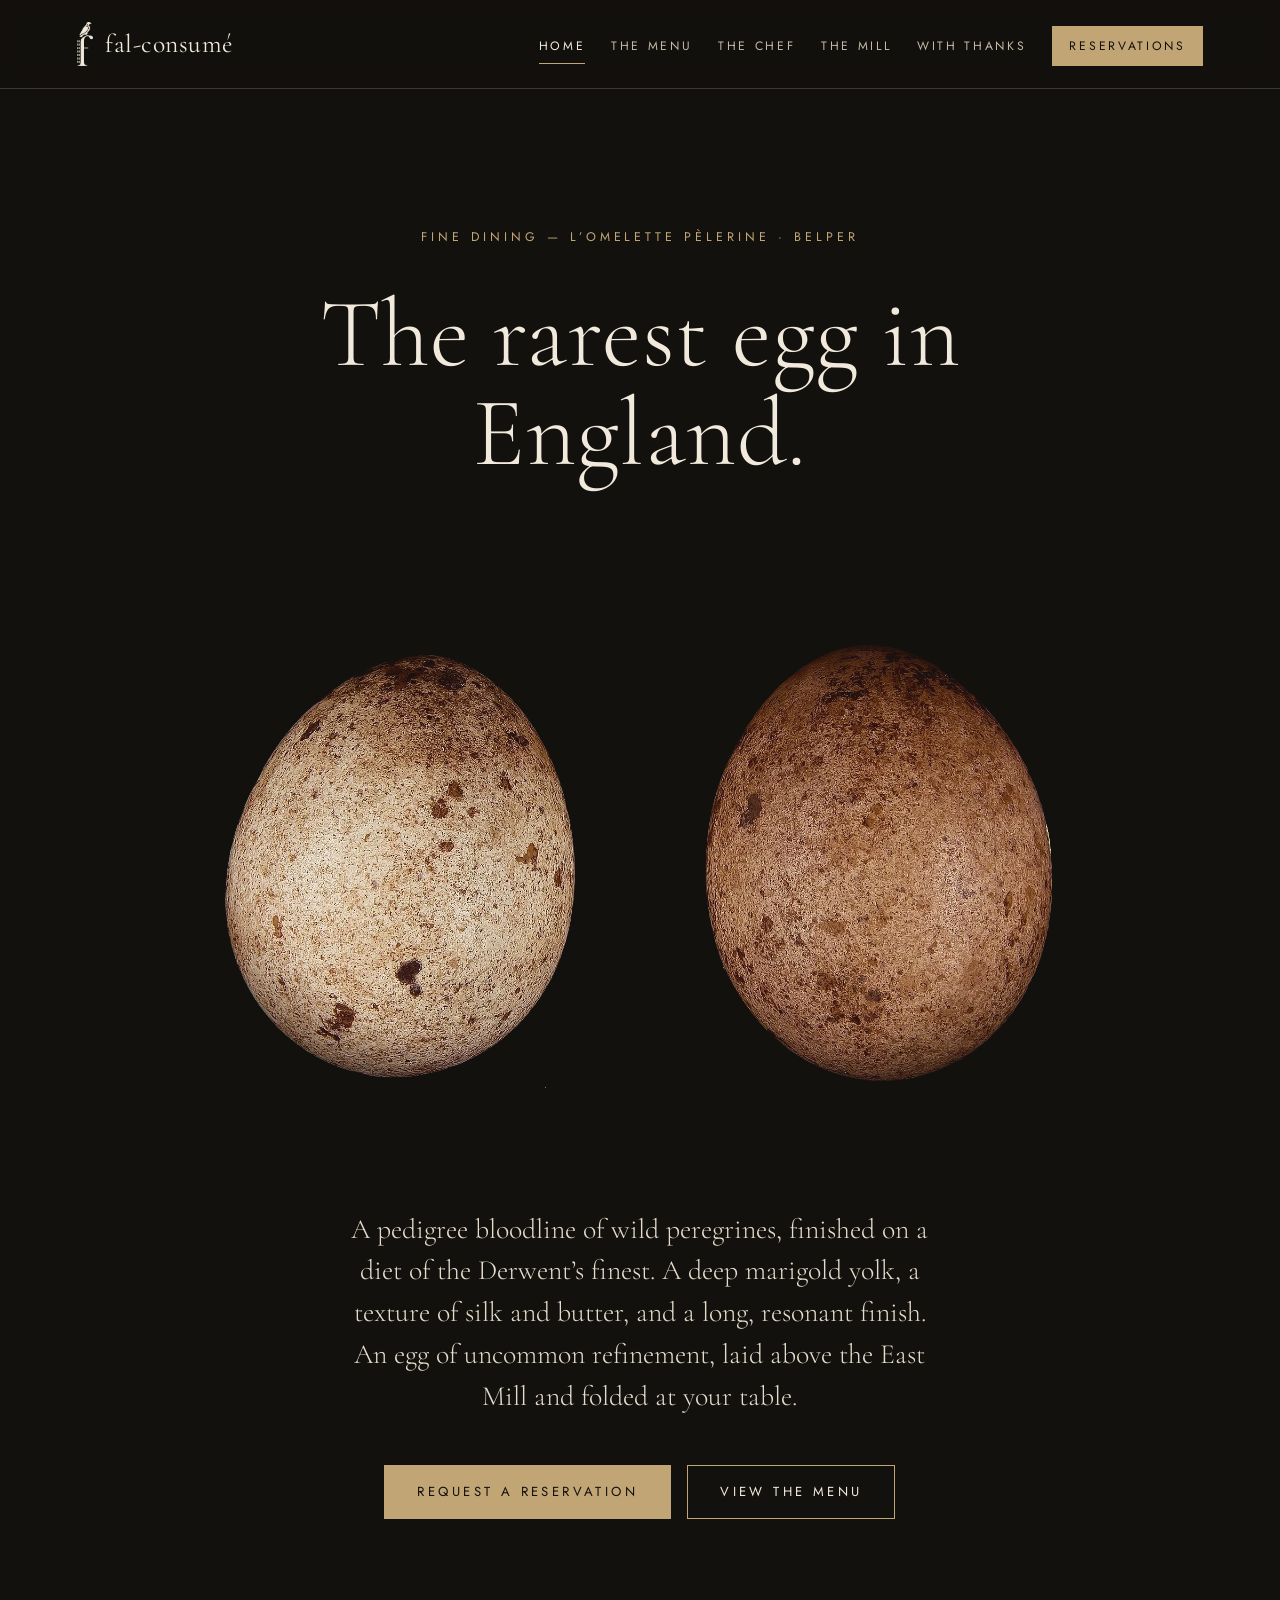
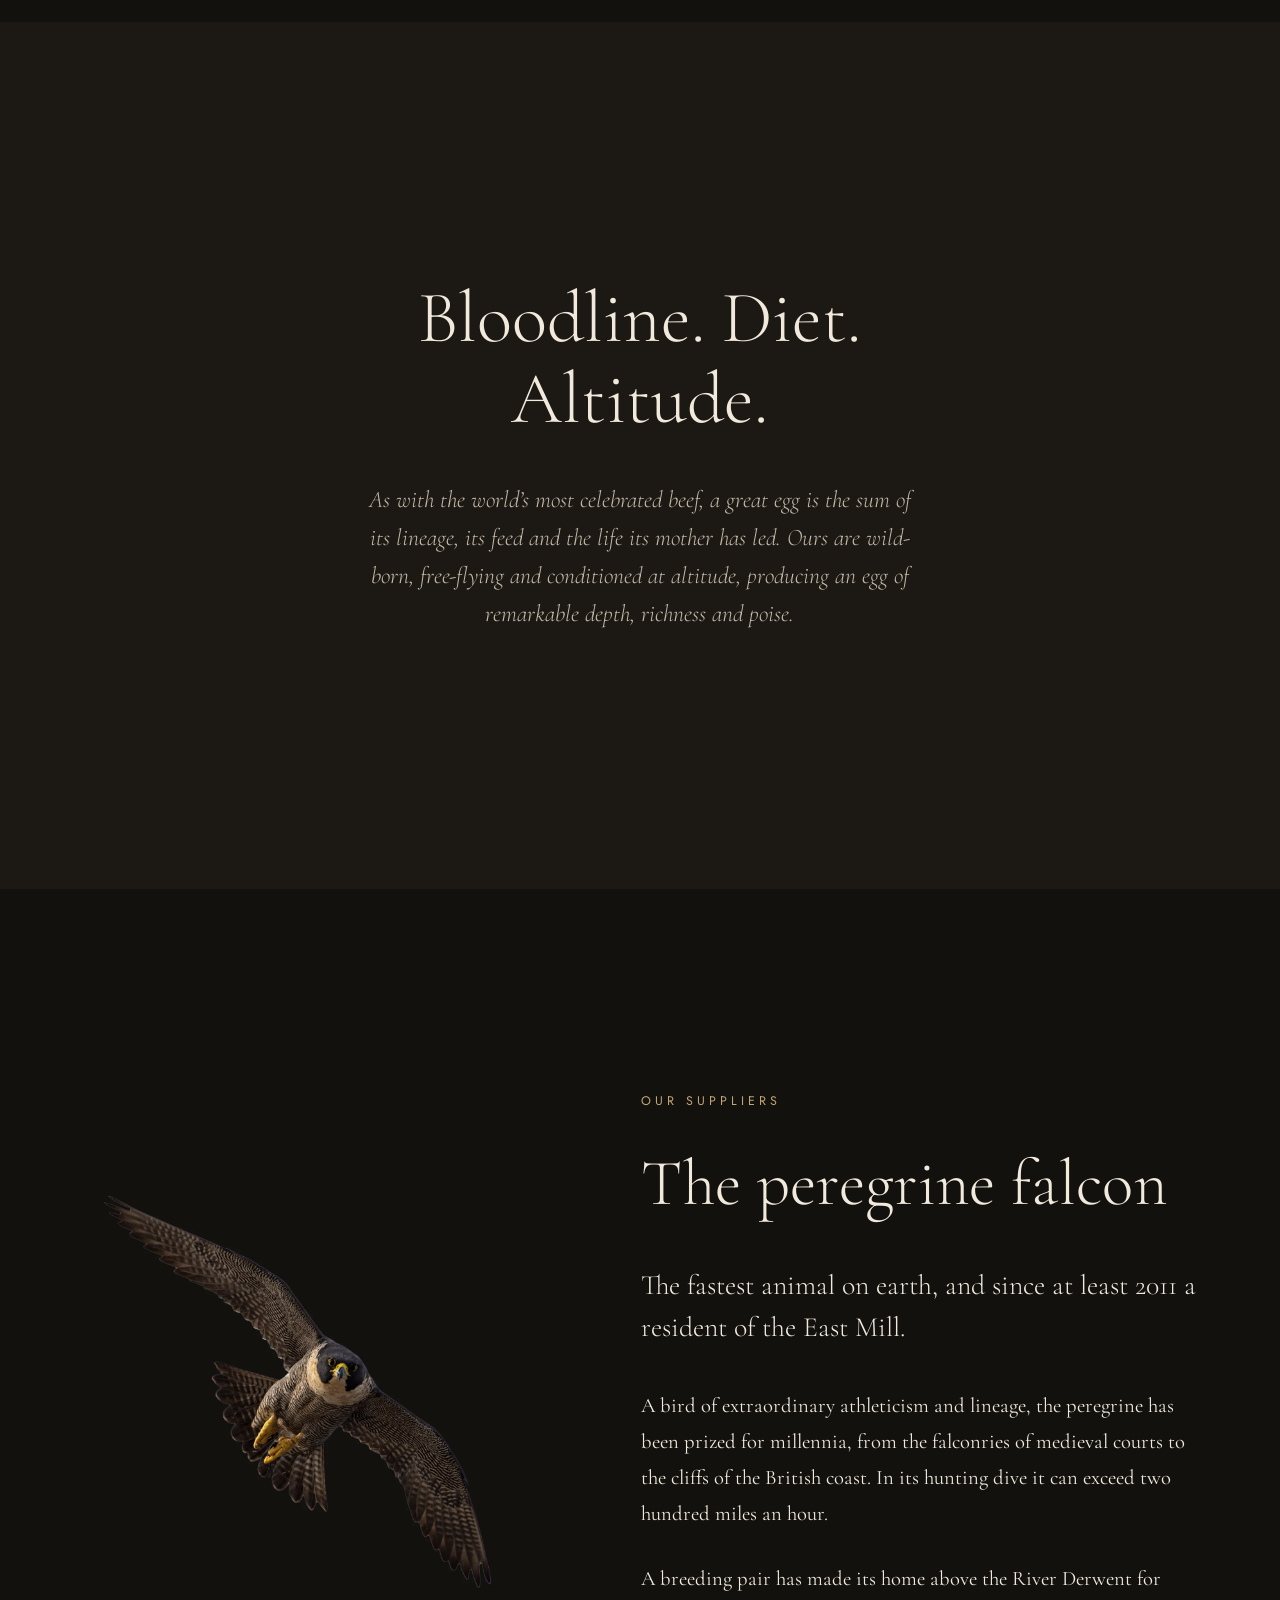
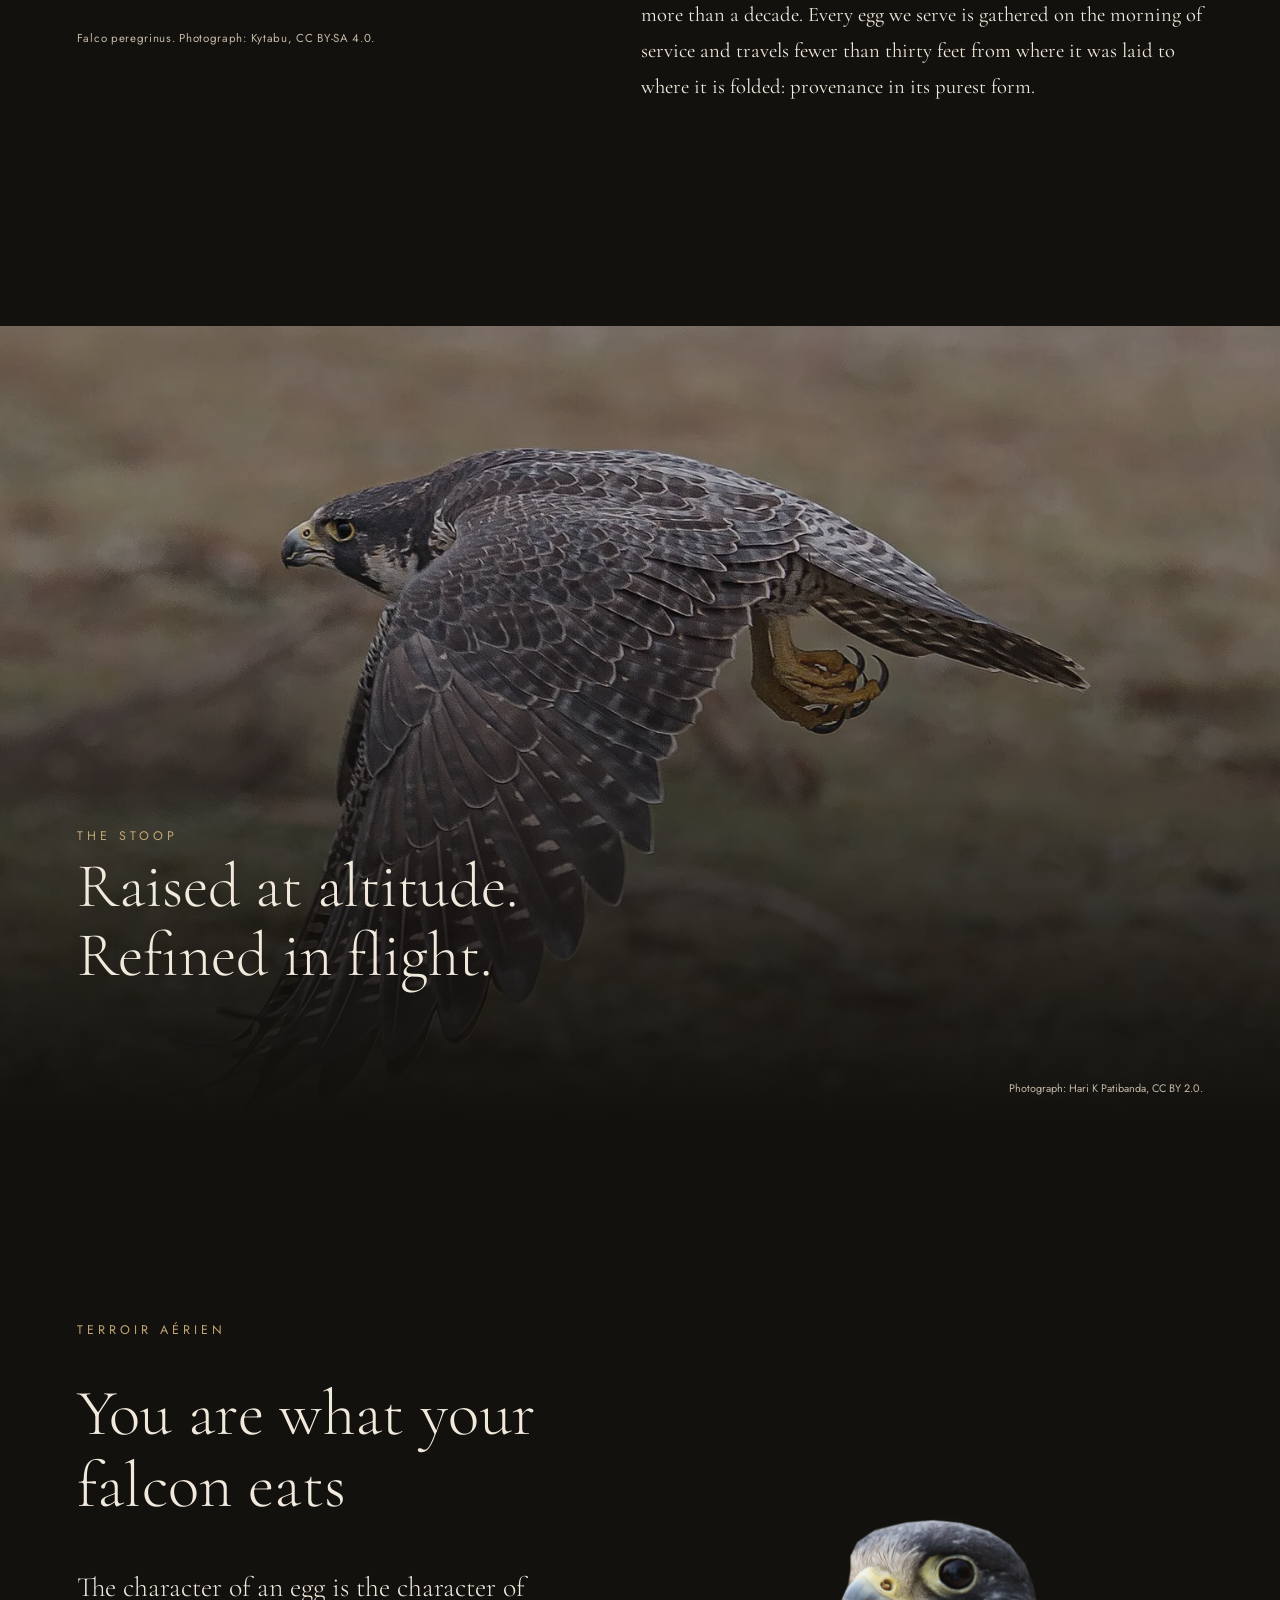
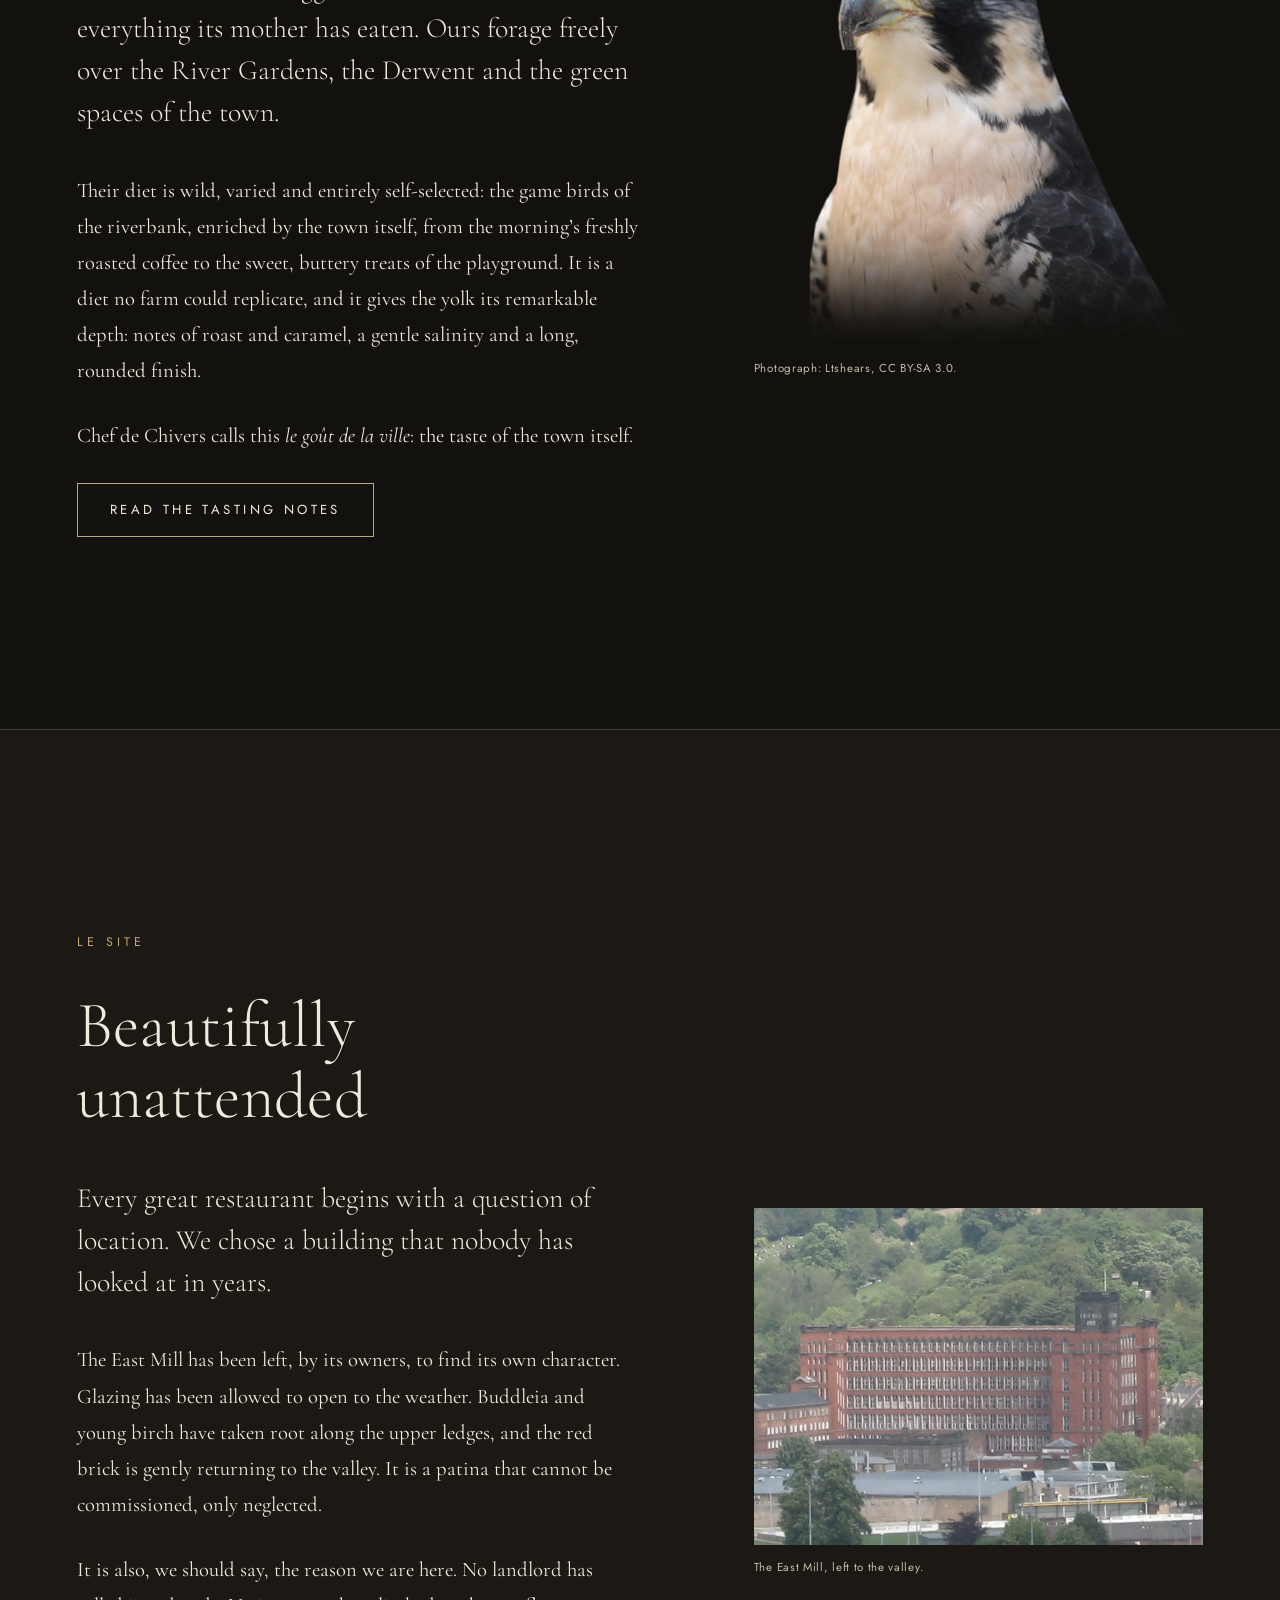
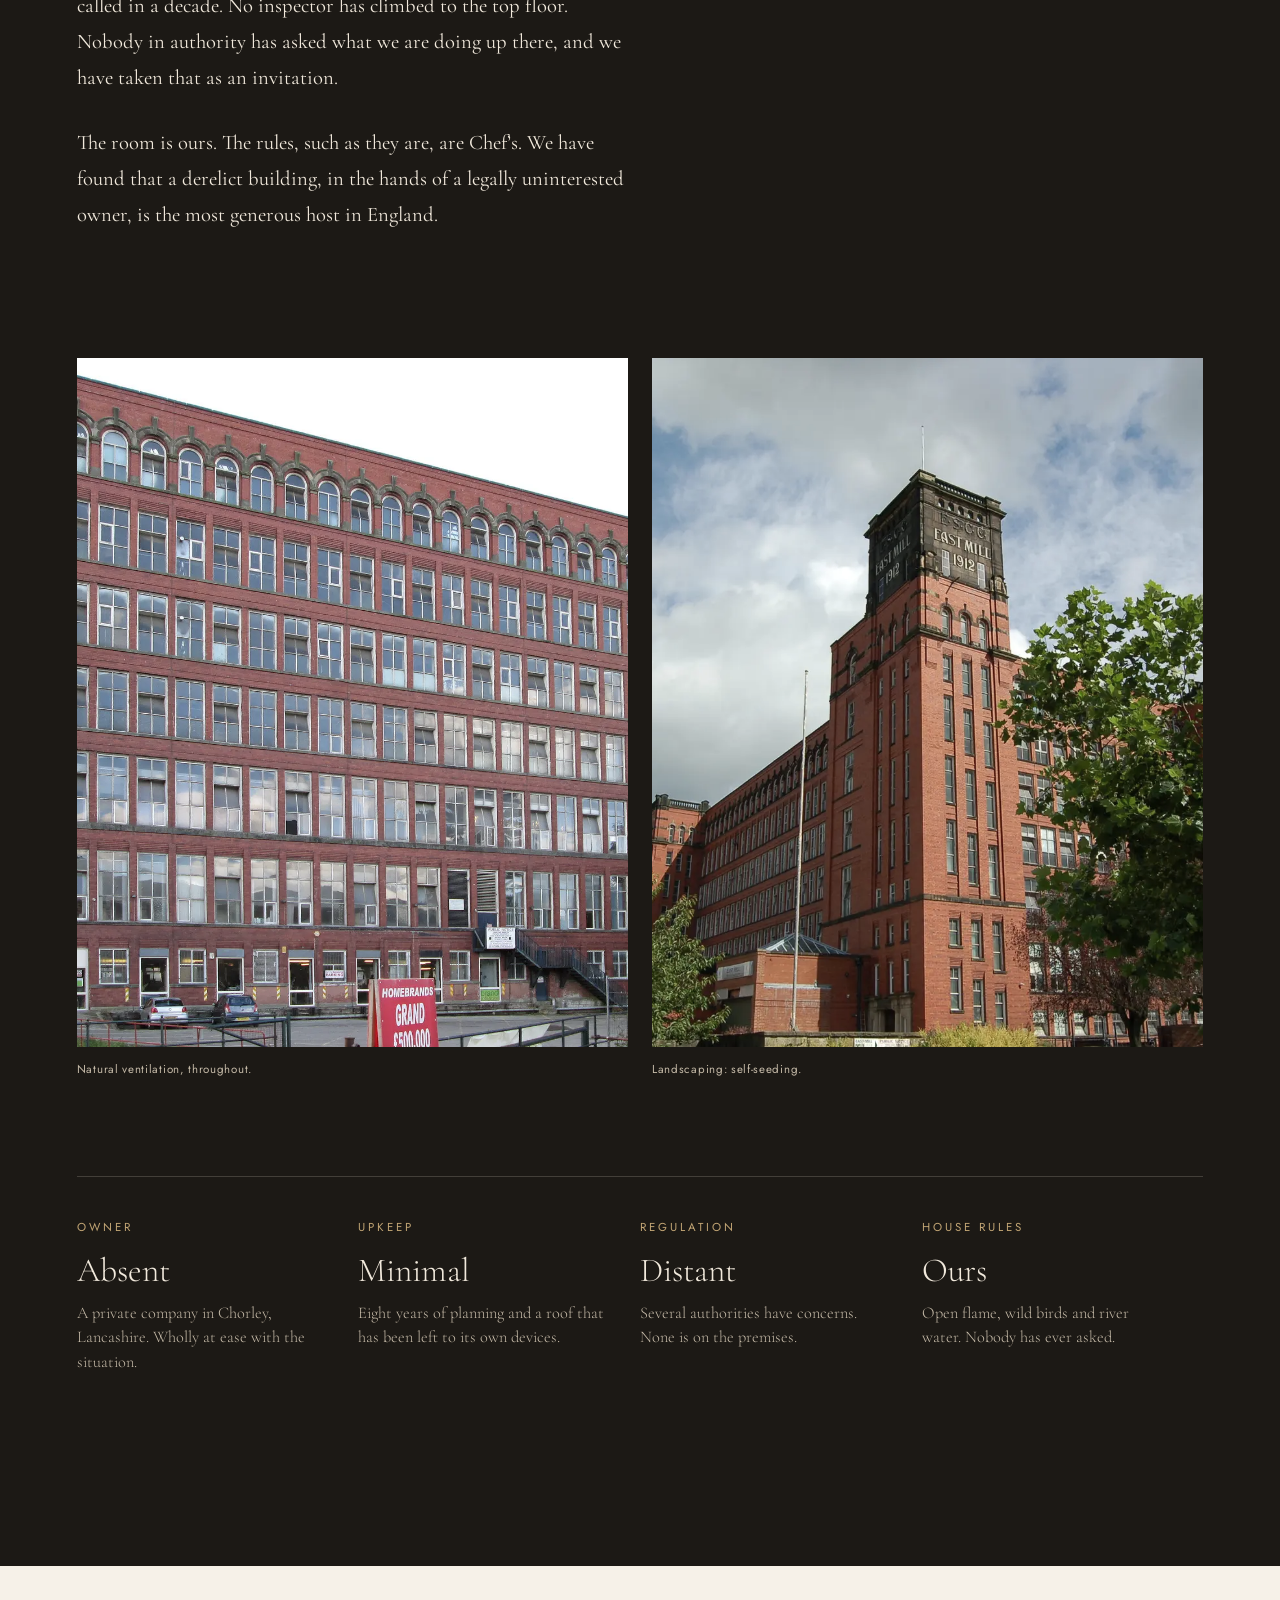
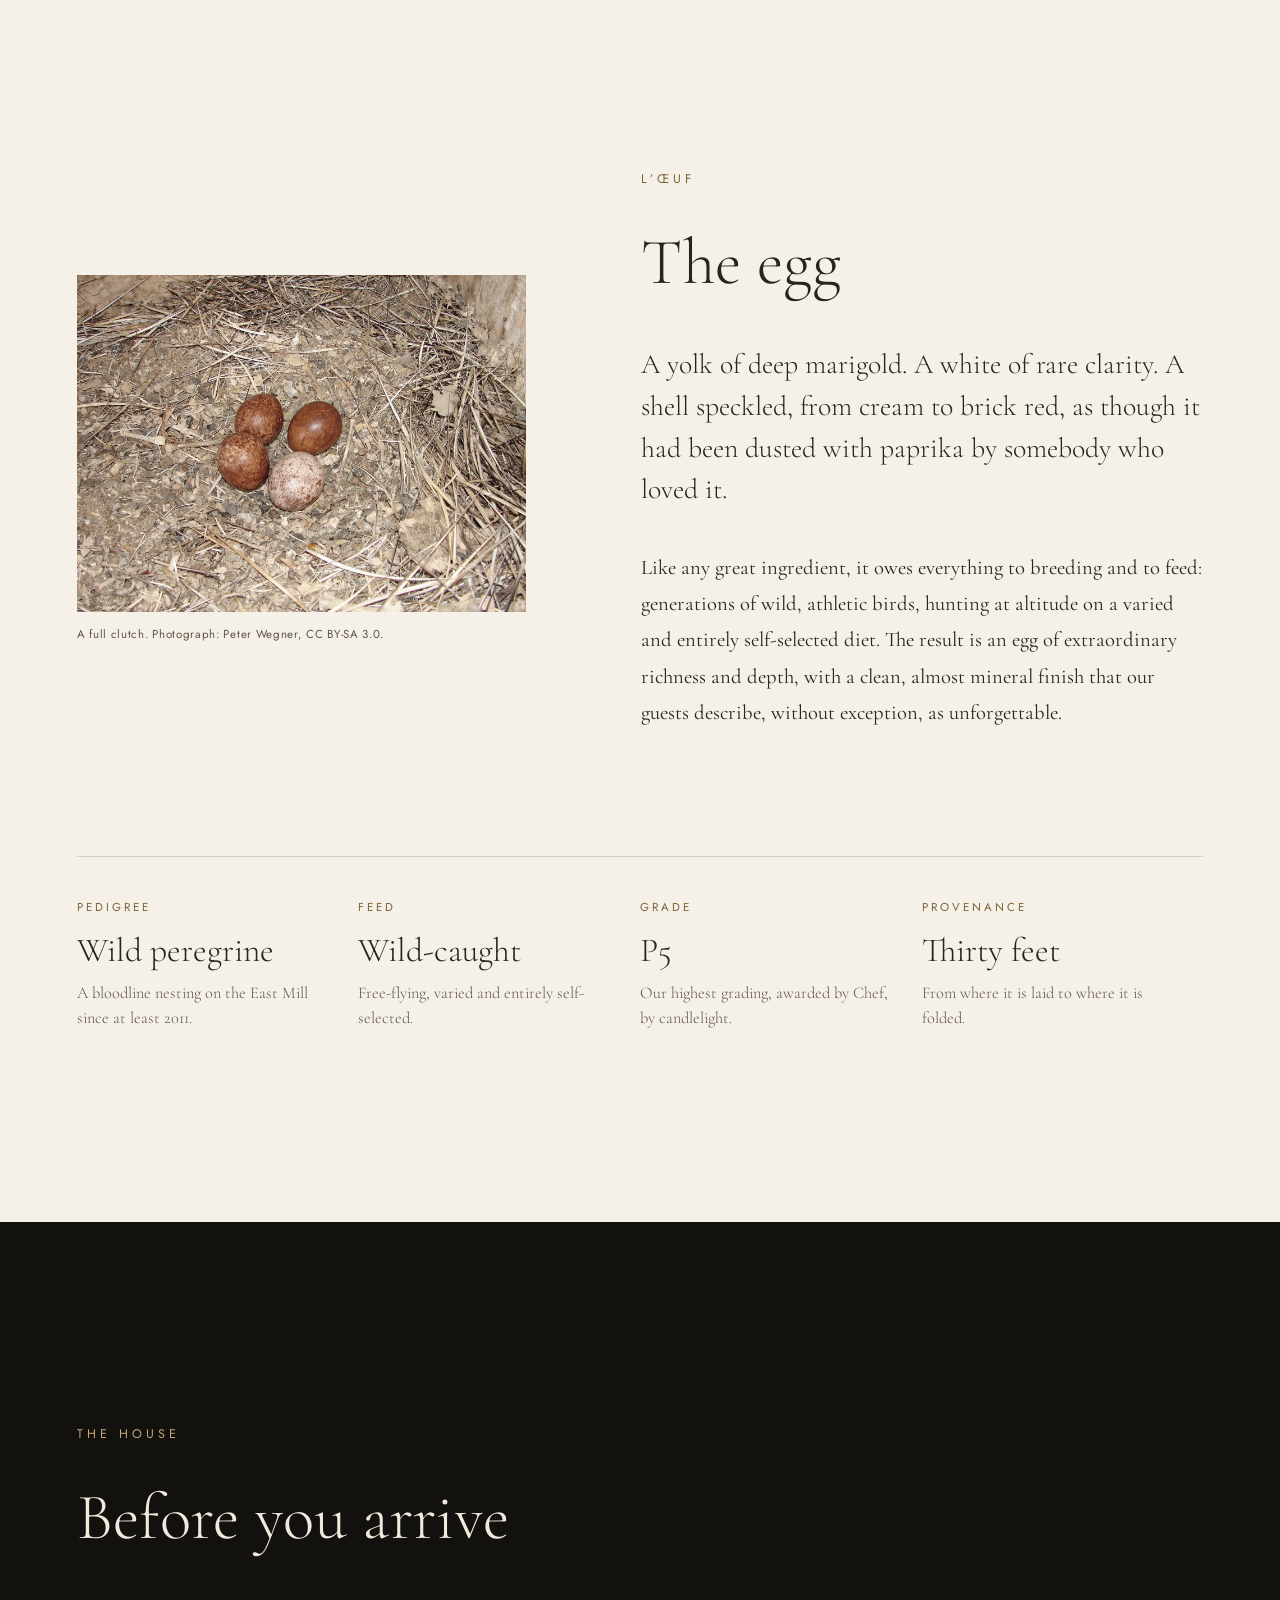
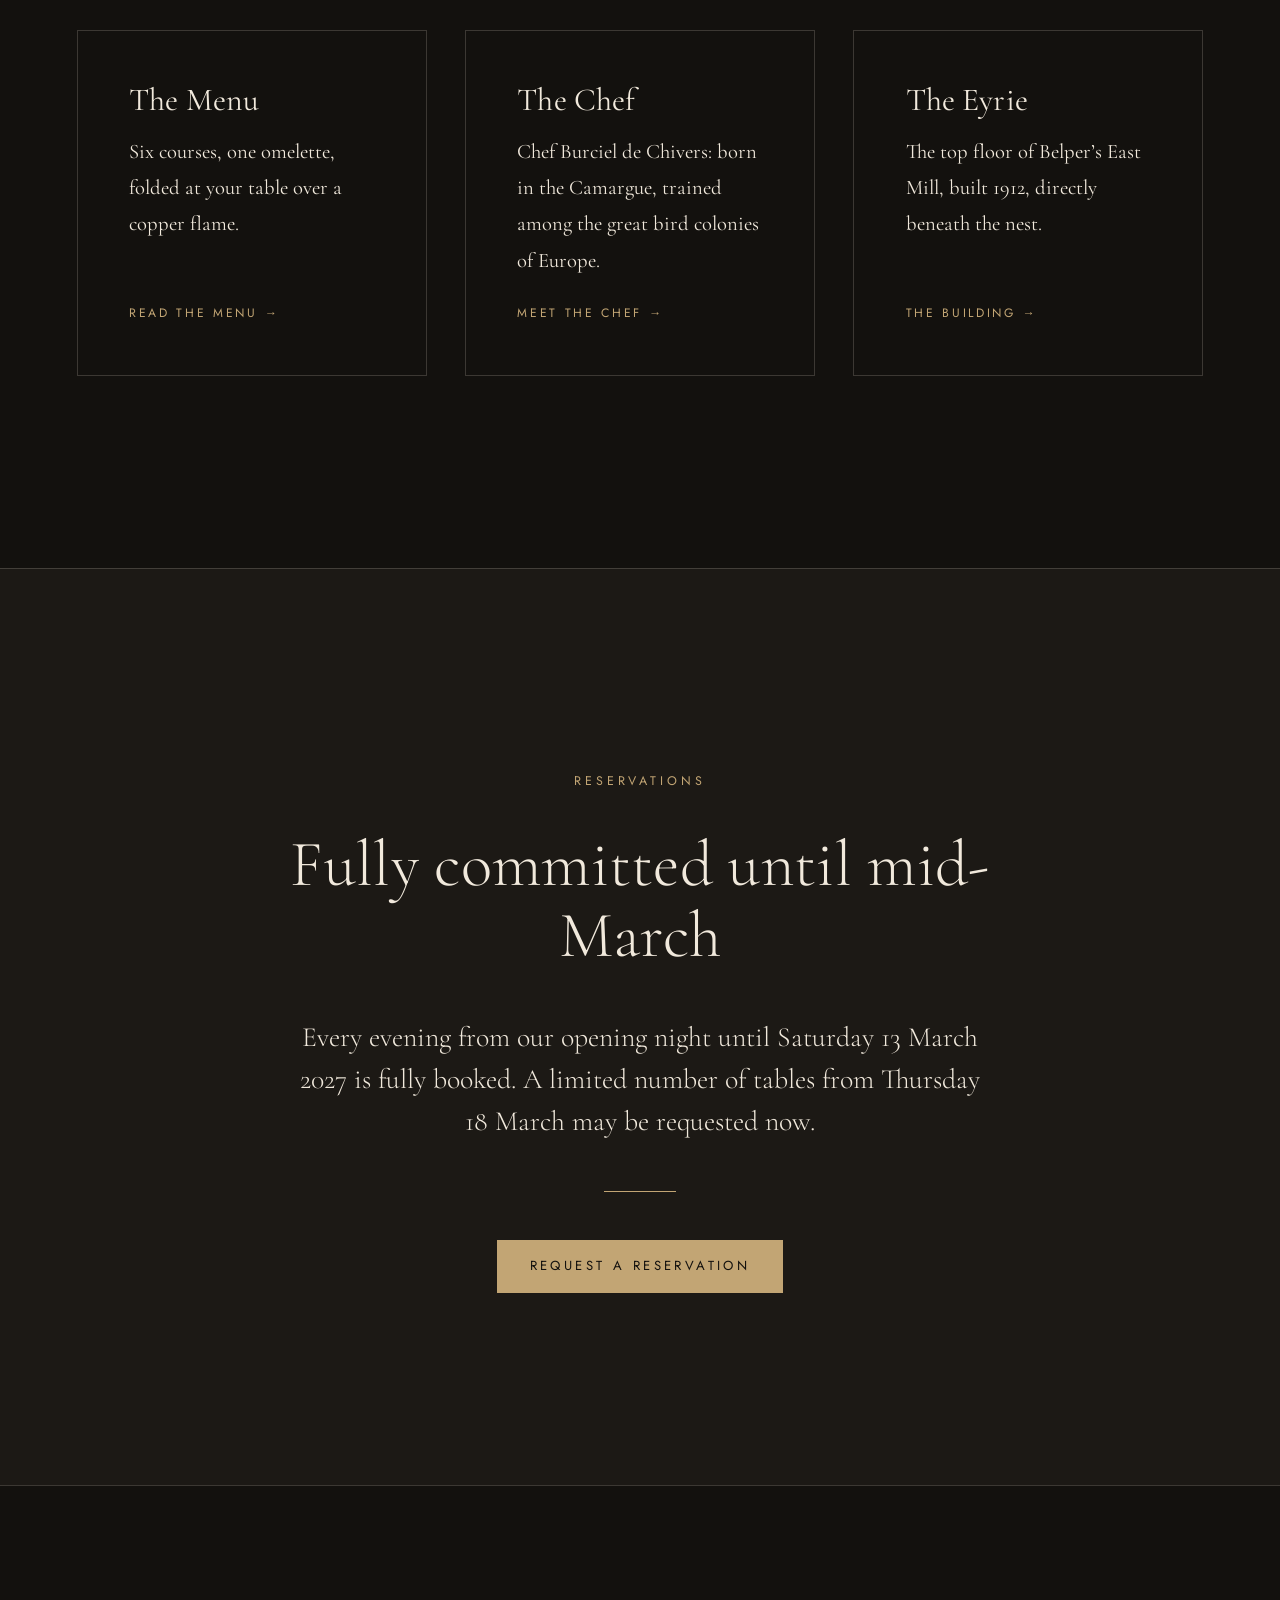
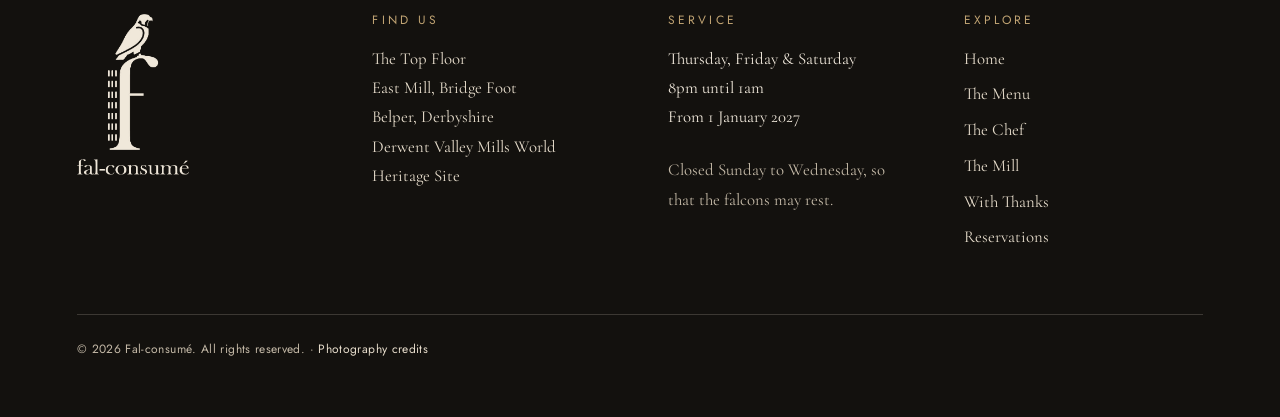
==== commit 140472fa: "Disable PWA install and drop last mill gallery photo Co-Authored-By: Claude Sonnet 5.5 <noreply@anth" ====
--- a/index.html
+++ b/index.html
@@ -205,10 +205,6 @@
         <img src="/assets/img/east-mill-tower.webp" alt="The East Mill water tower and elevation, half hidden by trees that have grown up around it." width="1600" height="1061" loading="lazy">
         <p>Landscaping: self-seeding.</p>
       </li>
-      <li class="reveal">
-        <img src="/assets/img/east-mill-bridge-street.webp" alt="The East Mill rising above the stone cottages of Bridge Street, Belper." width="1600" height="1376" loading="lazy">
-        <p>Oversight: none.</p>
-      </li>
     </ul>
 
     <dl class="egg-facts">
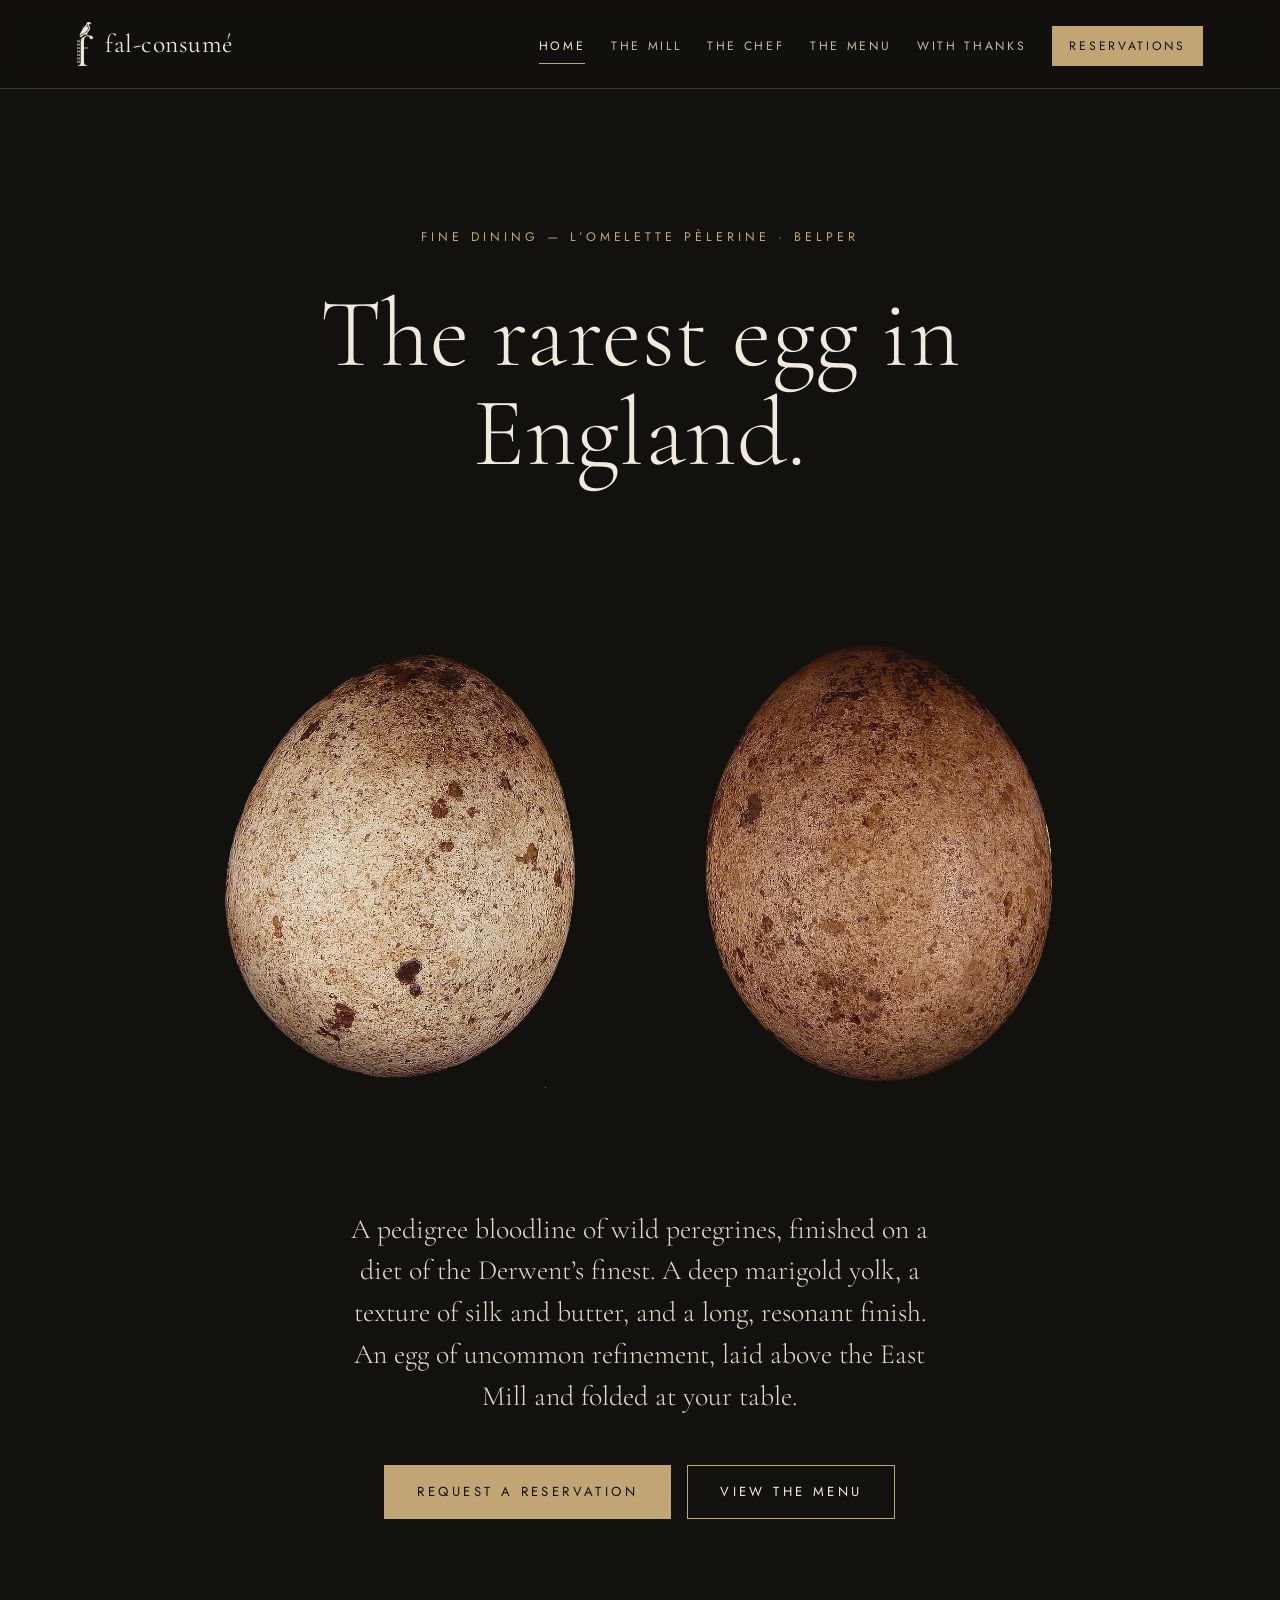
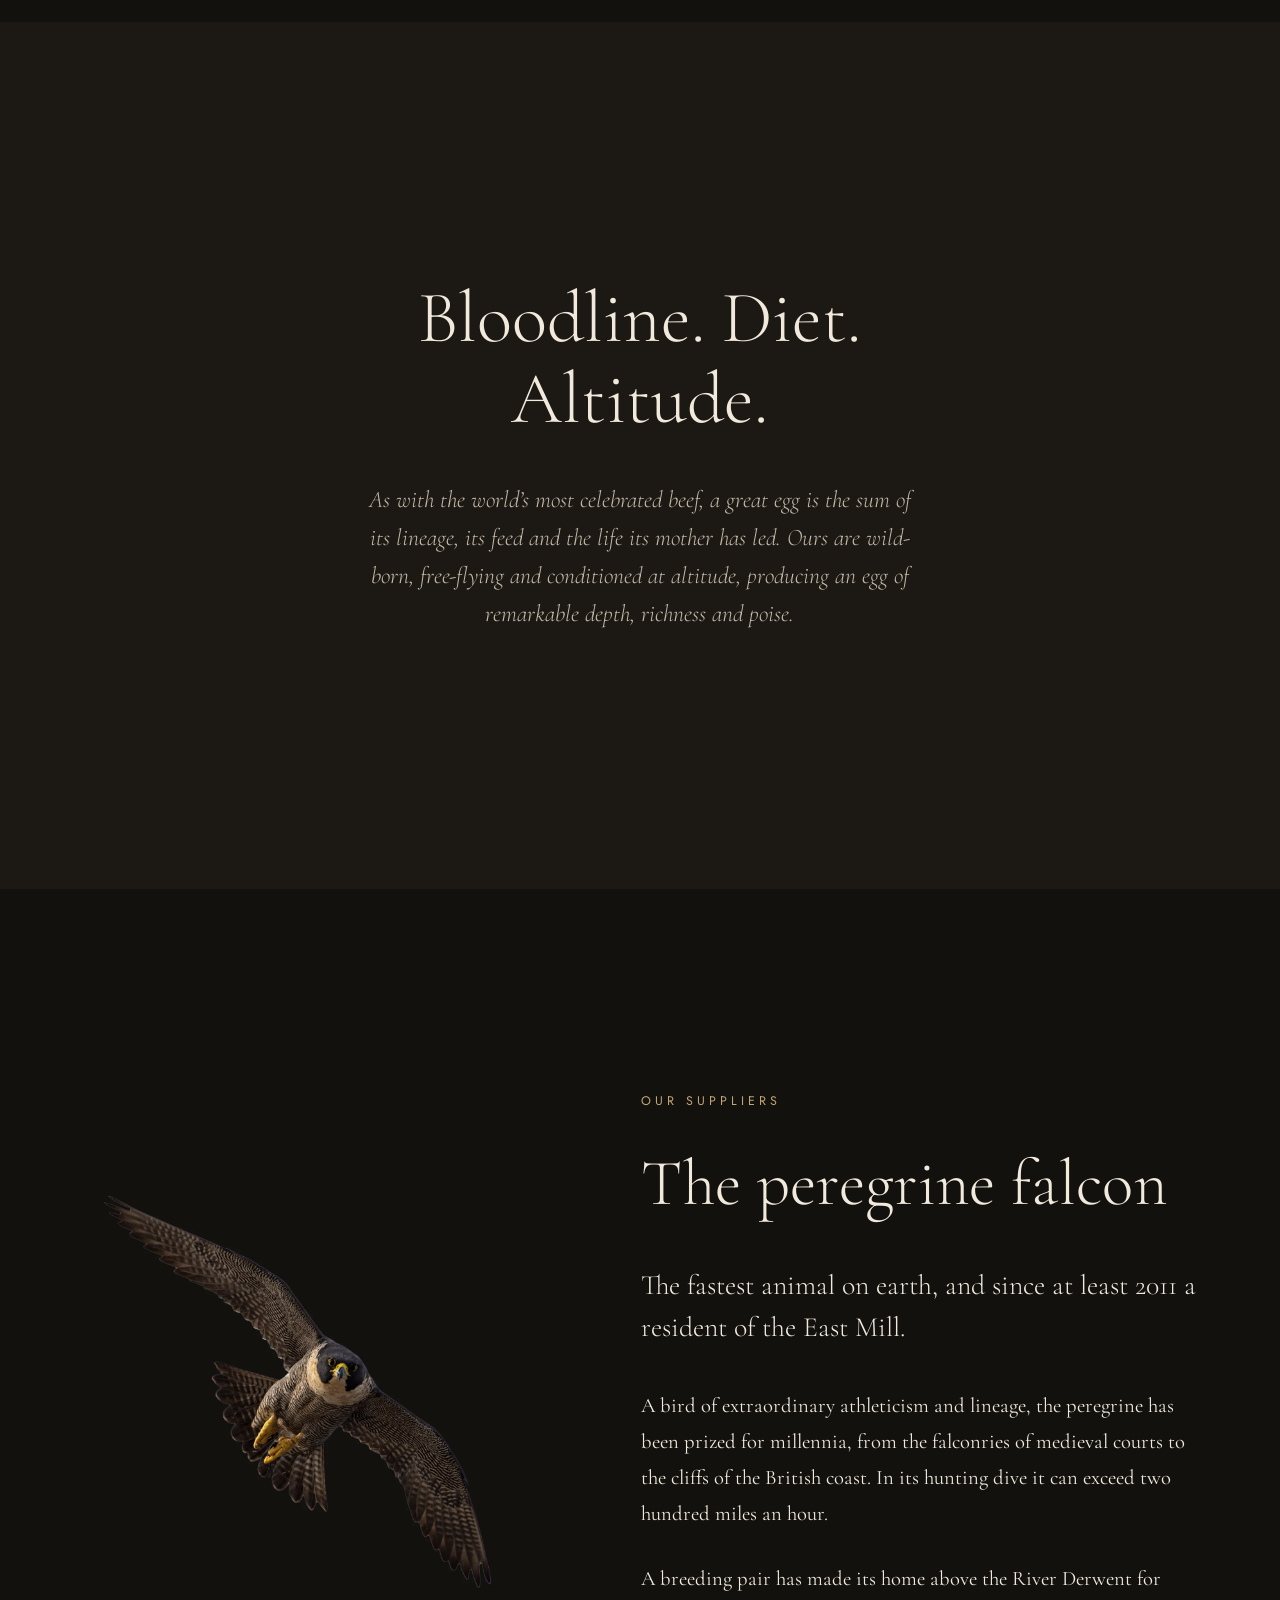
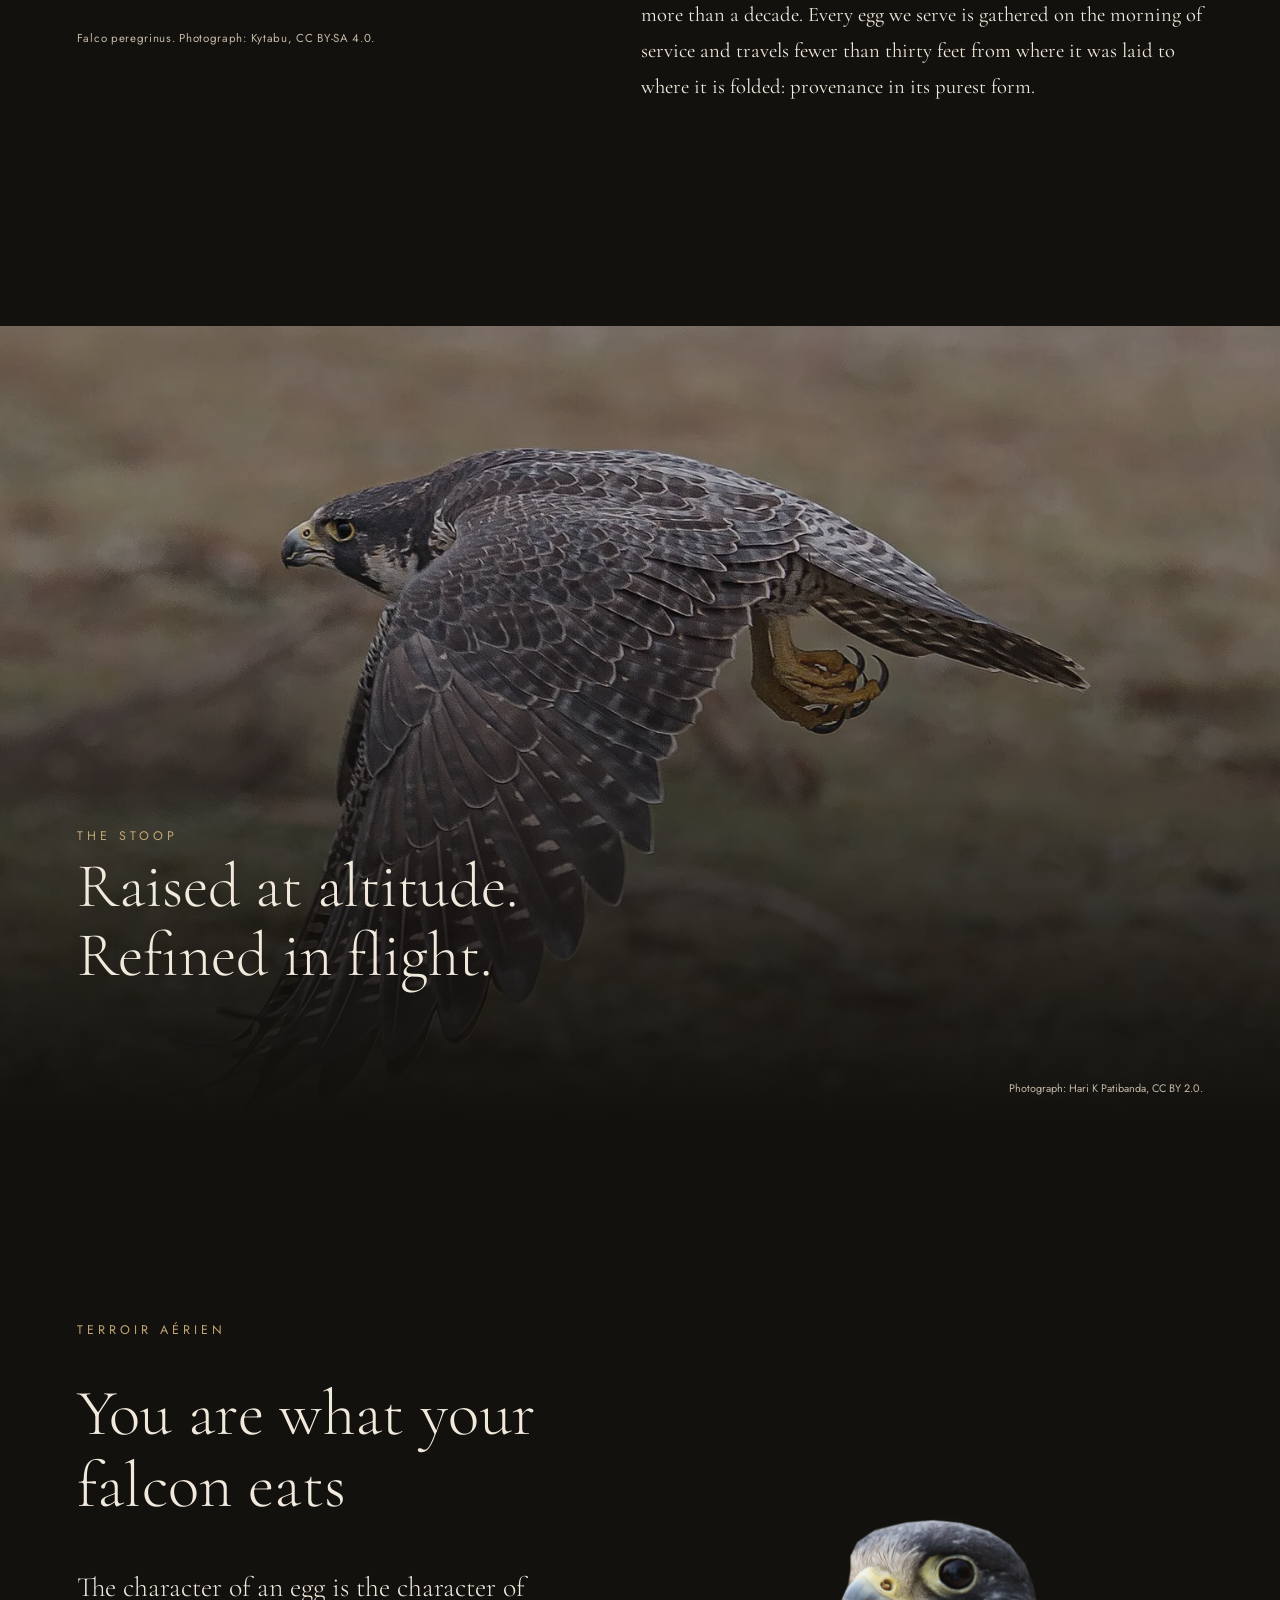
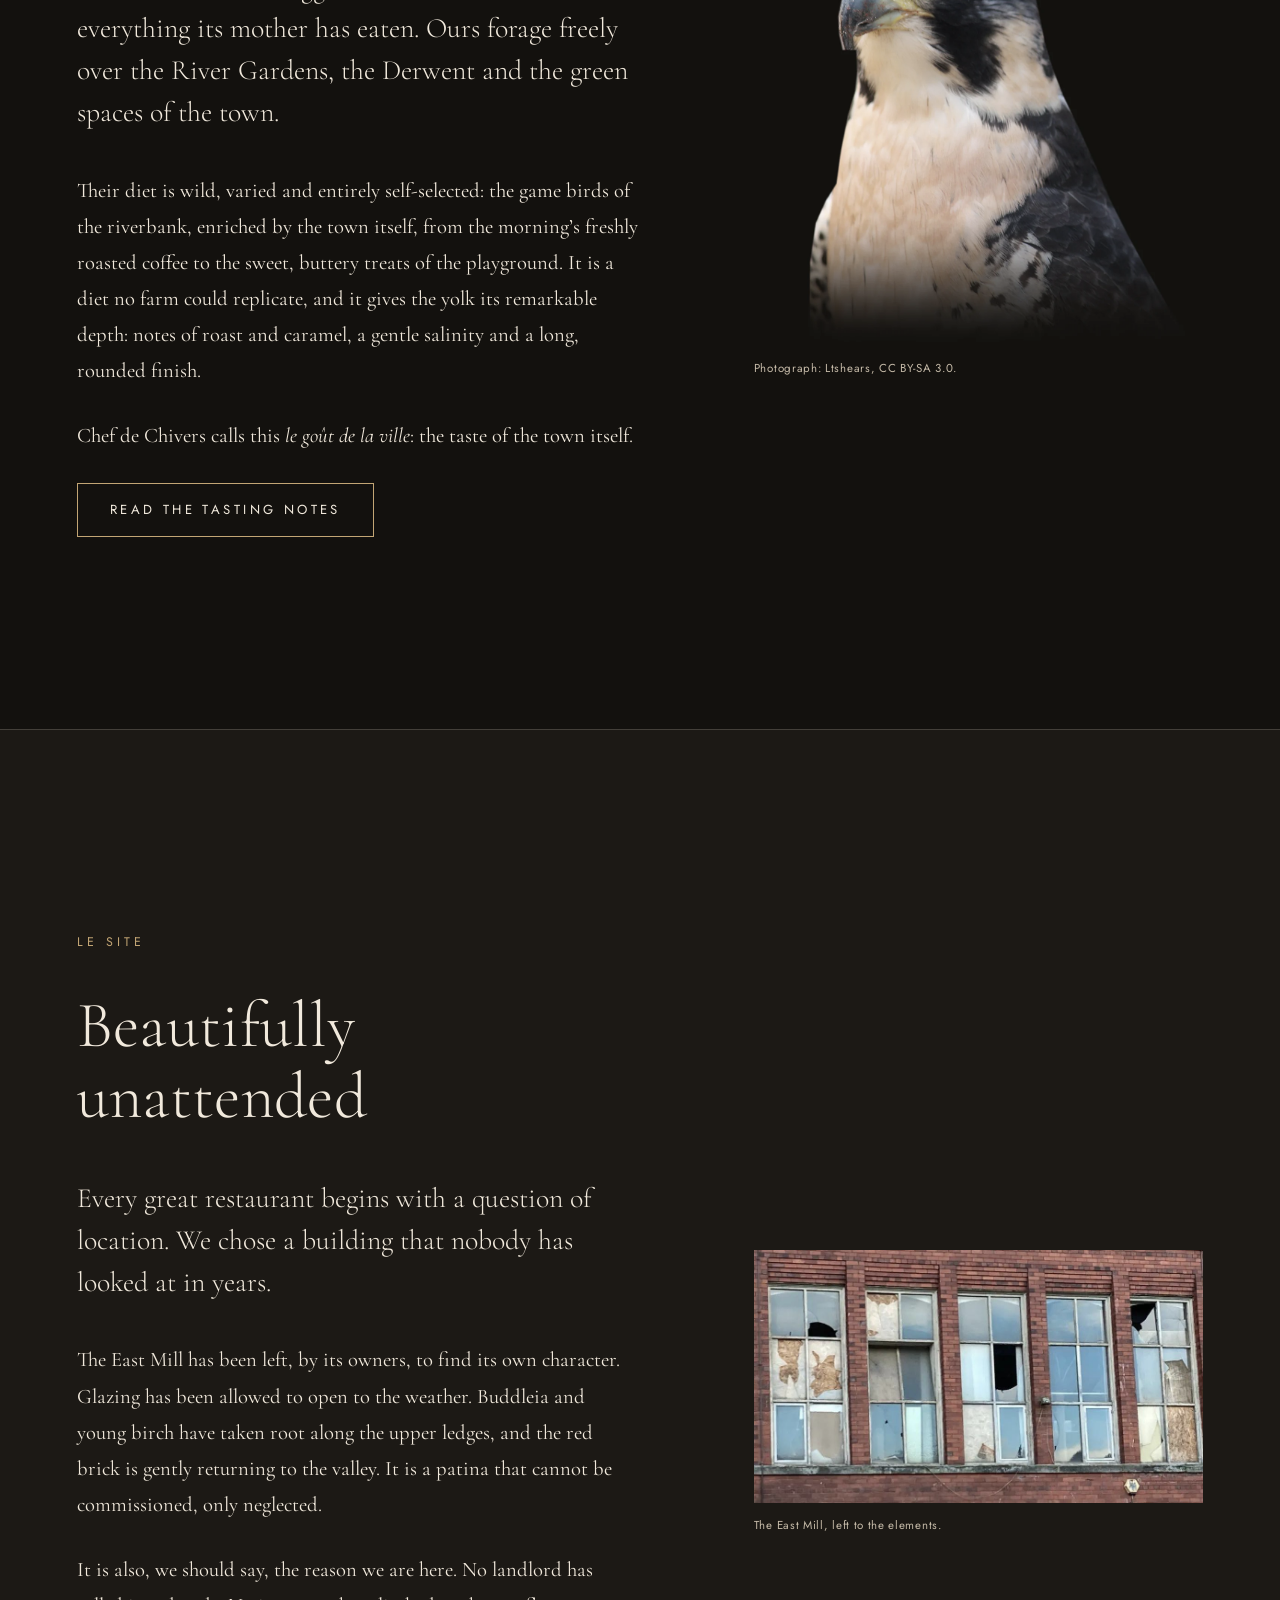
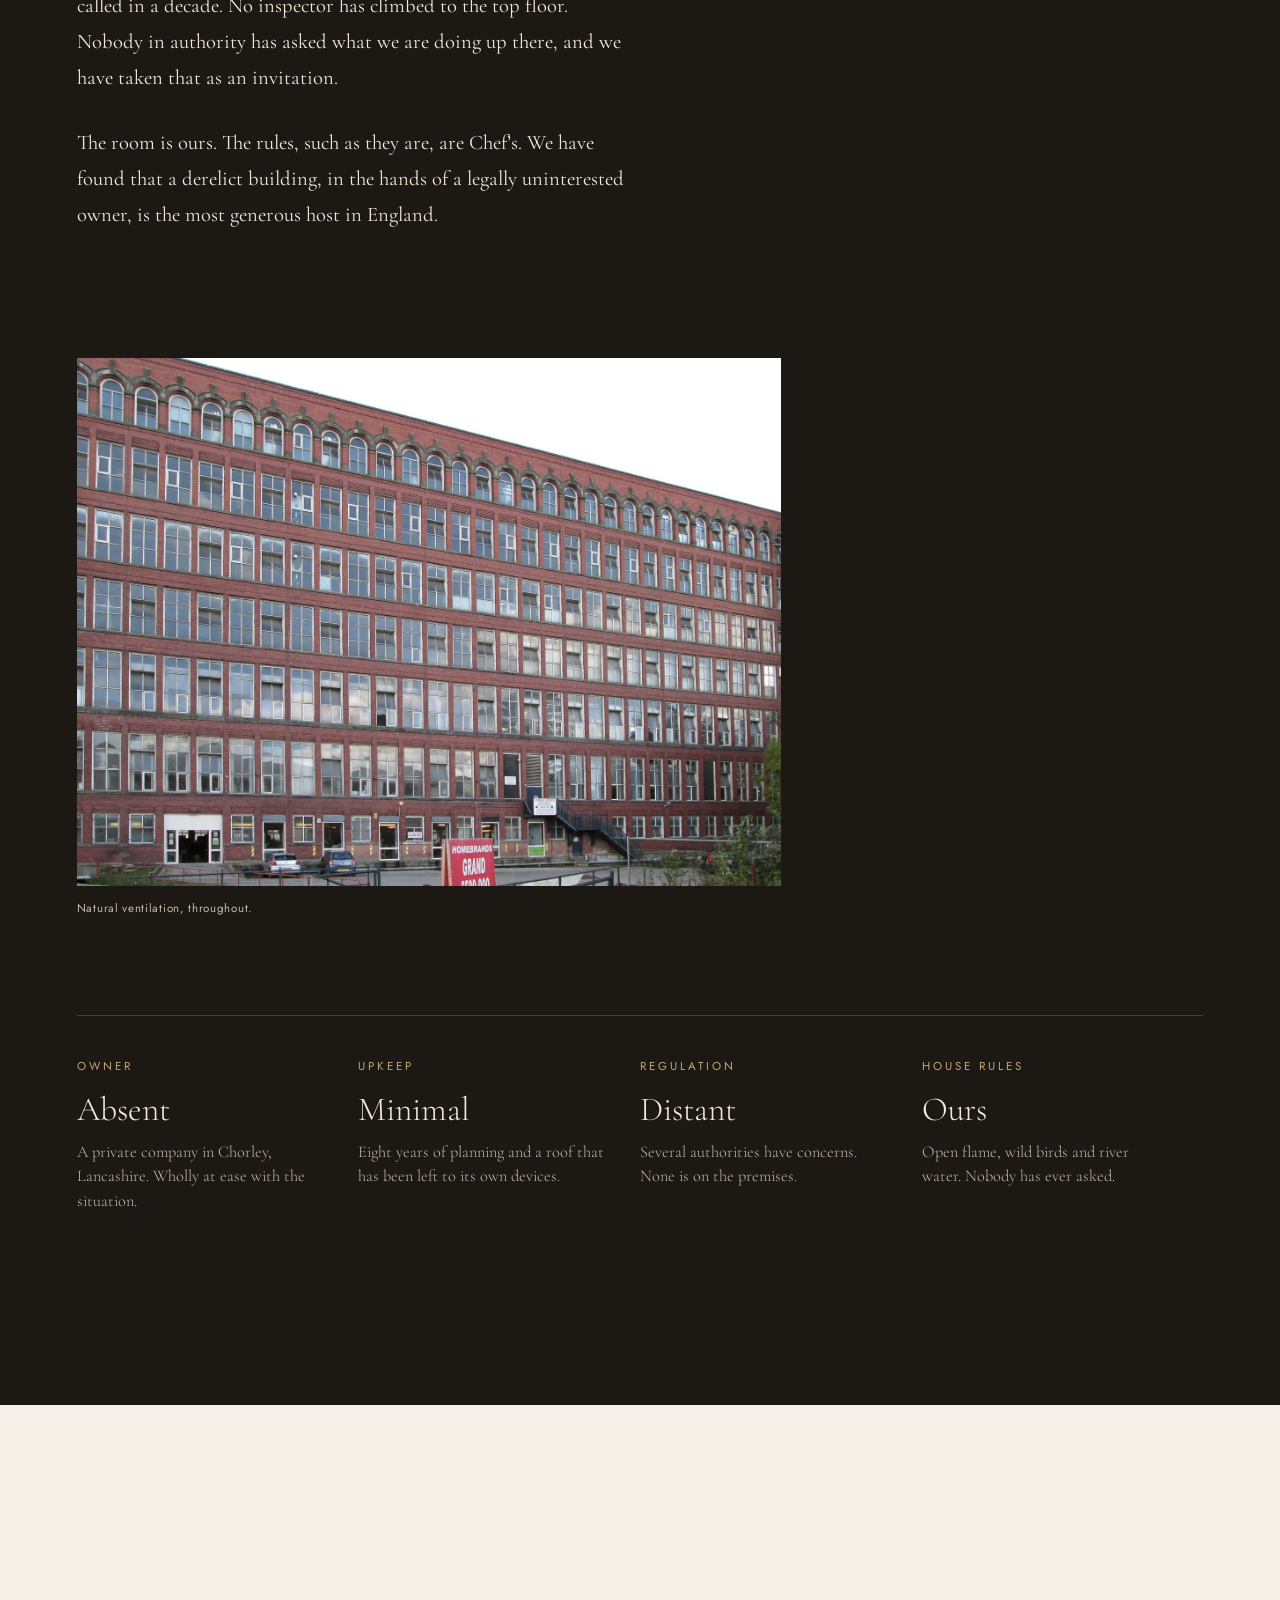
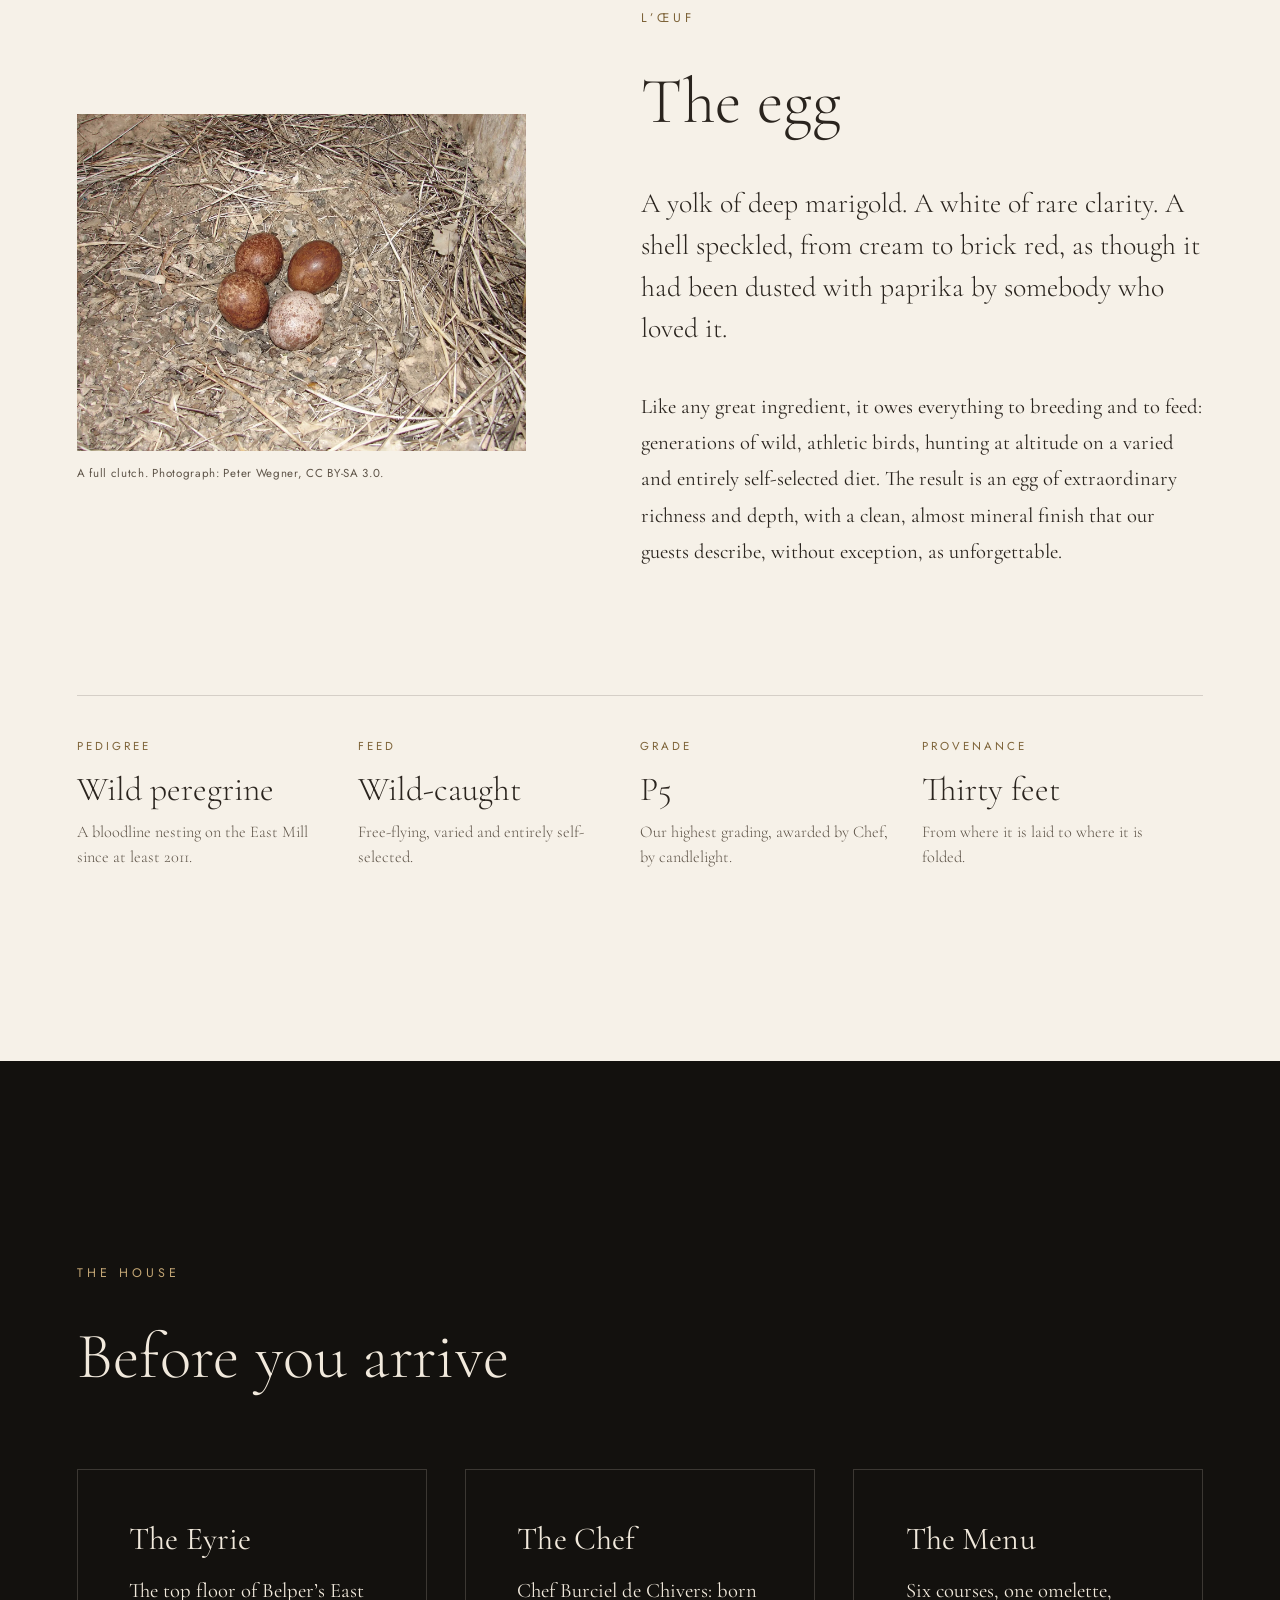
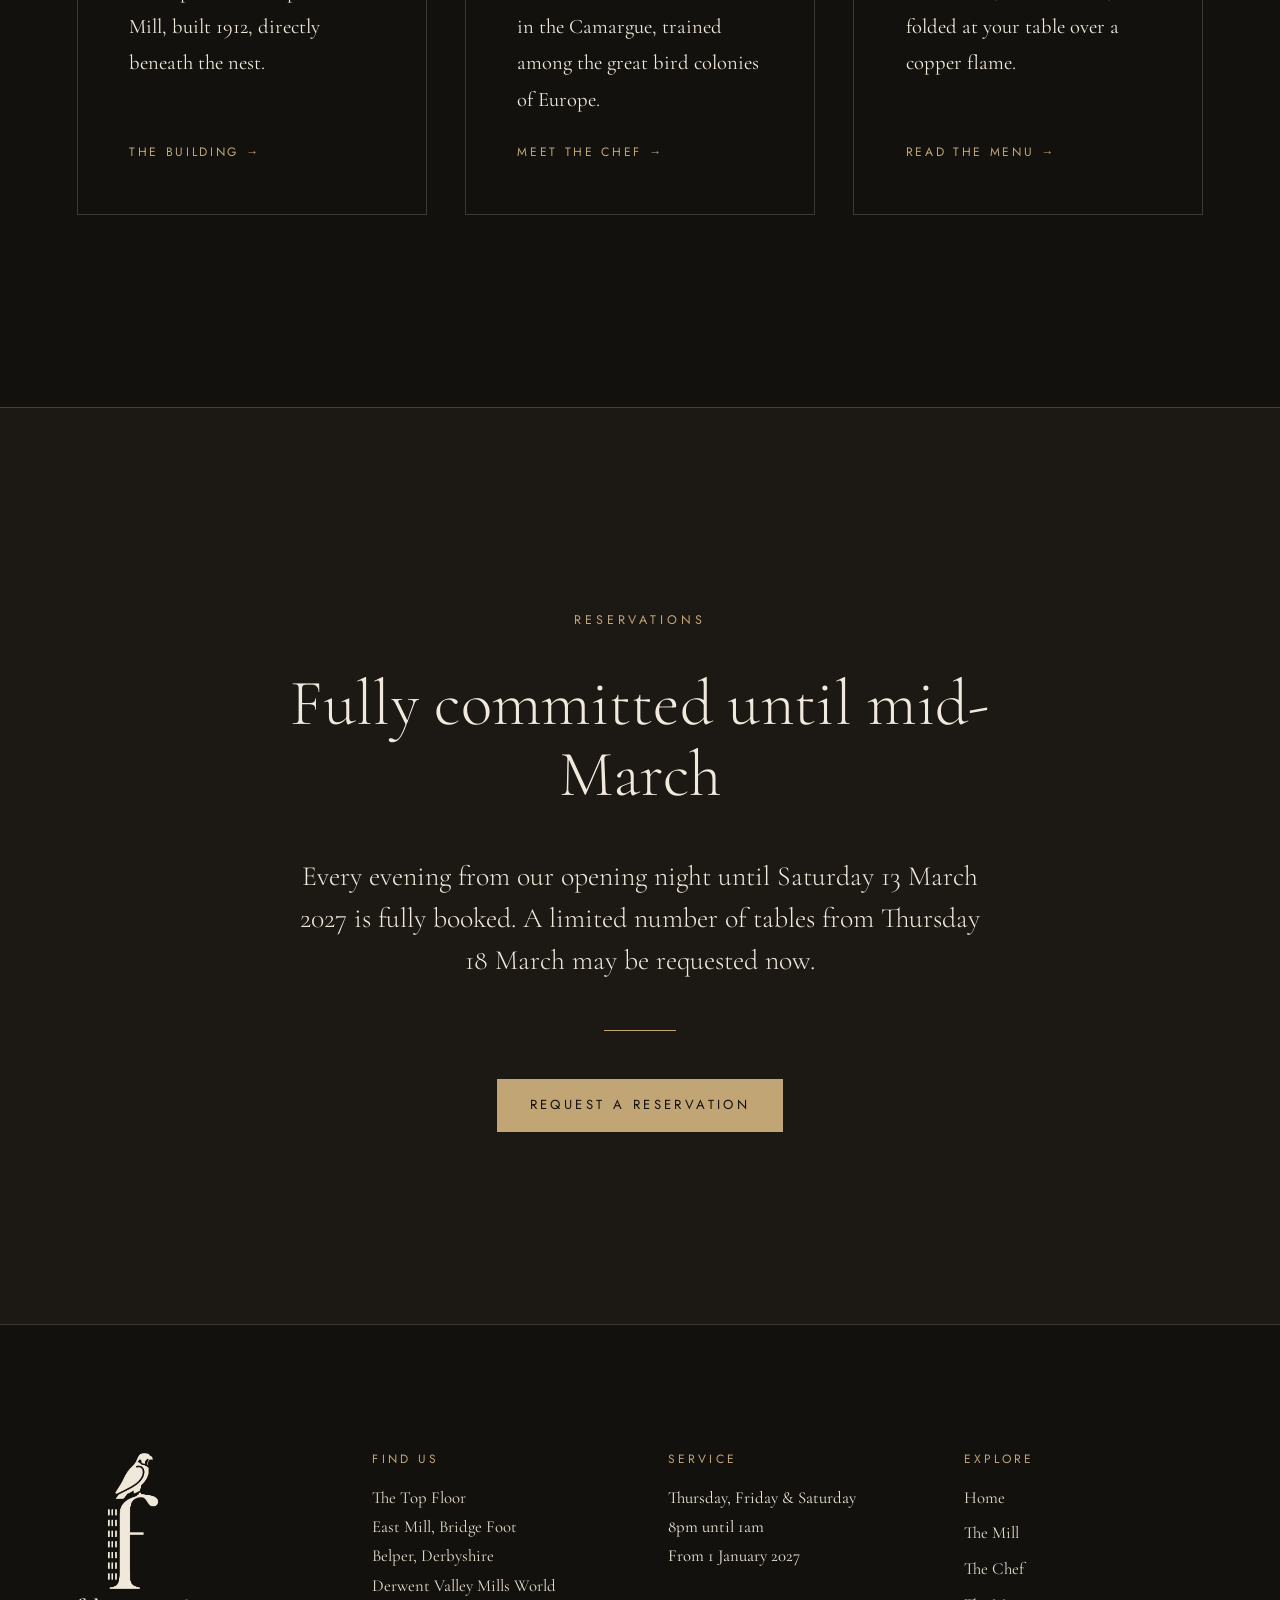
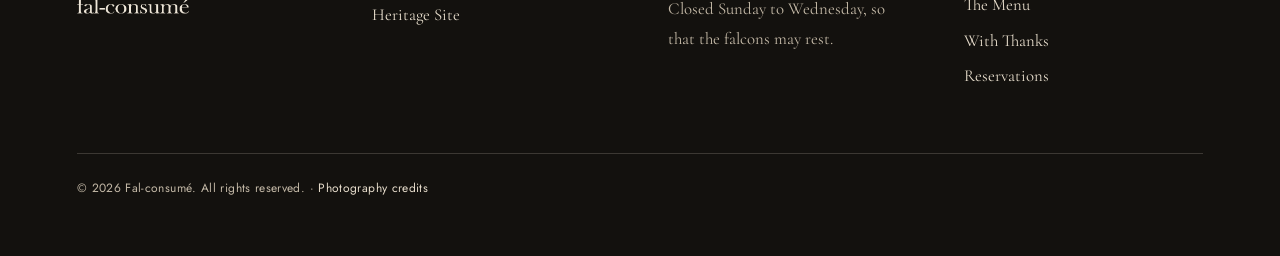
==== commit e83d48db: "Use BBC broken-windows photo beside mill section, trim gallery Co-Authored-By: Claude Sonnet 5.5 <no" ====
--- a/index.html
+++ b/index.html
@@ -106,9 +106,9 @@
     <nav id="site-nav" class="site-nav" aria-label="Main">
       <ul>
         <li><a href="/" aria-current="page">Home</a></li>
+        <li><a href="/mill">The Mill</a></li>
+        <li><a href="/chef">The Chef</a></li>
         <li><a href="/menu">The Menu</a></li>
-        <li><a href="/chef">The Chef</a></li>
-        <li><a href="/mill">The Mill</a></li>
         <li><a href="/thanks">With Thanks</a></li>
         <li class="nav-cta"><a href="/reservations">Reservations</a></li>
       </ul>
@@ -191,8 +191,8 @@
         <p>The room is ours. The rules, such as they are, are Chef’s. We have found that a derelict building, in the hands of a legally uninterested owner, is the most generous host in England.</p>
       </div>
       <figure class="figure figure--free reveal">
-        <img src="/assets/img/east-mill-valley.webp" alt="The East Mill seen across the valley, the red brick mill hemmed in by woodland, its long windows dark." width="1600" height="1200" loading="lazy">
-        <figcaption>The East Mill, left to the valley.</figcaption>
+        <img src="/assets/img/east-mill-windows.jpg" alt="Red-brick wall of the East Mill with tall windows, their glass smashed and the panes patched with boards and peeling paper." width="976" height="549" loading="lazy">
+        <figcaption>The East Mill, left to the elements.</figcaption>
       </figure>
     </div>
 
@@ -200,10 +200,6 @@
       <li class="reveal">
         <img src="/assets/img/east-mill-top-floor.webp" alt="Six storeys of the East Mill’s red-brick elevation, rank upon rank of windows hanging open or missing glass." width="1600" height="1224" loading="lazy">
         <p>Natural ventilation, throughout.</p>
-      </li>
-      <li class="reveal">
-        <img src="/assets/img/east-mill-tower.webp" alt="The East Mill water tower and elevation, half hidden by trees that have grown up around it." width="1600" height="1061" loading="lazy">
-        <p>Landscaping: self-seeding.</p>
       </li>
     </ul>
 
@@ -245,9 +241,9 @@
     <h2 id="explore-title">Before you arrive</h2>
     <div class="cards mt-lg">
       <article class="card reveal">
-        <h3>The Menu</h3>
-        <p>Six courses, one omelette, folded at your table over a copper flame.</p>
-        <a class="card__link" href="/menu">Read the menu<span class="visually-hidden">: The Menu</span></a>
+        <h3>The Eyrie</h3>
+        <p>The top floor of Belper’s East Mill, built 1912, directly beneath the nest.</p>
+        <a class="card__link" href="/mill">The building<span class="visually-hidden">: the East Mill</span></a>
       </article>
       <article class="card reveal">
         <h3>The Chef</h3>
@@ -255,9 +251,9 @@
         <a class="card__link" href="/chef">Meet the chef<span class="visually-hidden">: Chef Burciel de Chivers</span></a>
       </article>
       <article class="card reveal">
-        <h3>The Eyrie</h3>
-        <p>The top floor of Belper’s East Mill, built 1912, directly beneath the nest.</p>
-        <a class="card__link" href="/mill">The building<span class="visually-hidden">: the East Mill</span></a>
+        <h3>The Menu</h3>
+        <p>Six courses, one omelette, folded at your table over a copper flame.</p>
+        <a class="card__link" href="/menu">Read the menu<span class="visually-hidden">: The Menu</span></a>
       </article>
     </div>
   </div>
@@ -298,9 +294,9 @@
         <h2>Explore</h2>
         <ul>
           <li><a href="/">Home</a></li>
+          <li><a href="/mill">The Mill</a></li>
+          <li><a href="/chef">The Chef</a></li>
           <li><a href="/menu">The Menu</a></li>
-          <li><a href="/chef">The Chef</a></li>
-          <li><a href="/mill">The Mill</a></li>
           <li><a href="/thanks">With Thanks</a></li>
           <li><a href="/reservations">Reservations</a></li>
         </ul>
--- a/assets/css/style.css
+++ b/assets/css/style.css
@@ -1092,3 +1092,5 @@
 .on-mid .egg-facts { border-color: var(--line-light); }
 .on-mid .egg-facts dt { color: var(--gold); }
 .on-mid .egg-facts dd small { color: var(--muted-light); }
+.gallery li:only-child { max-width: 44rem; }
+.gallery li:only-child img { aspect-ratio: 4 / 3; }
